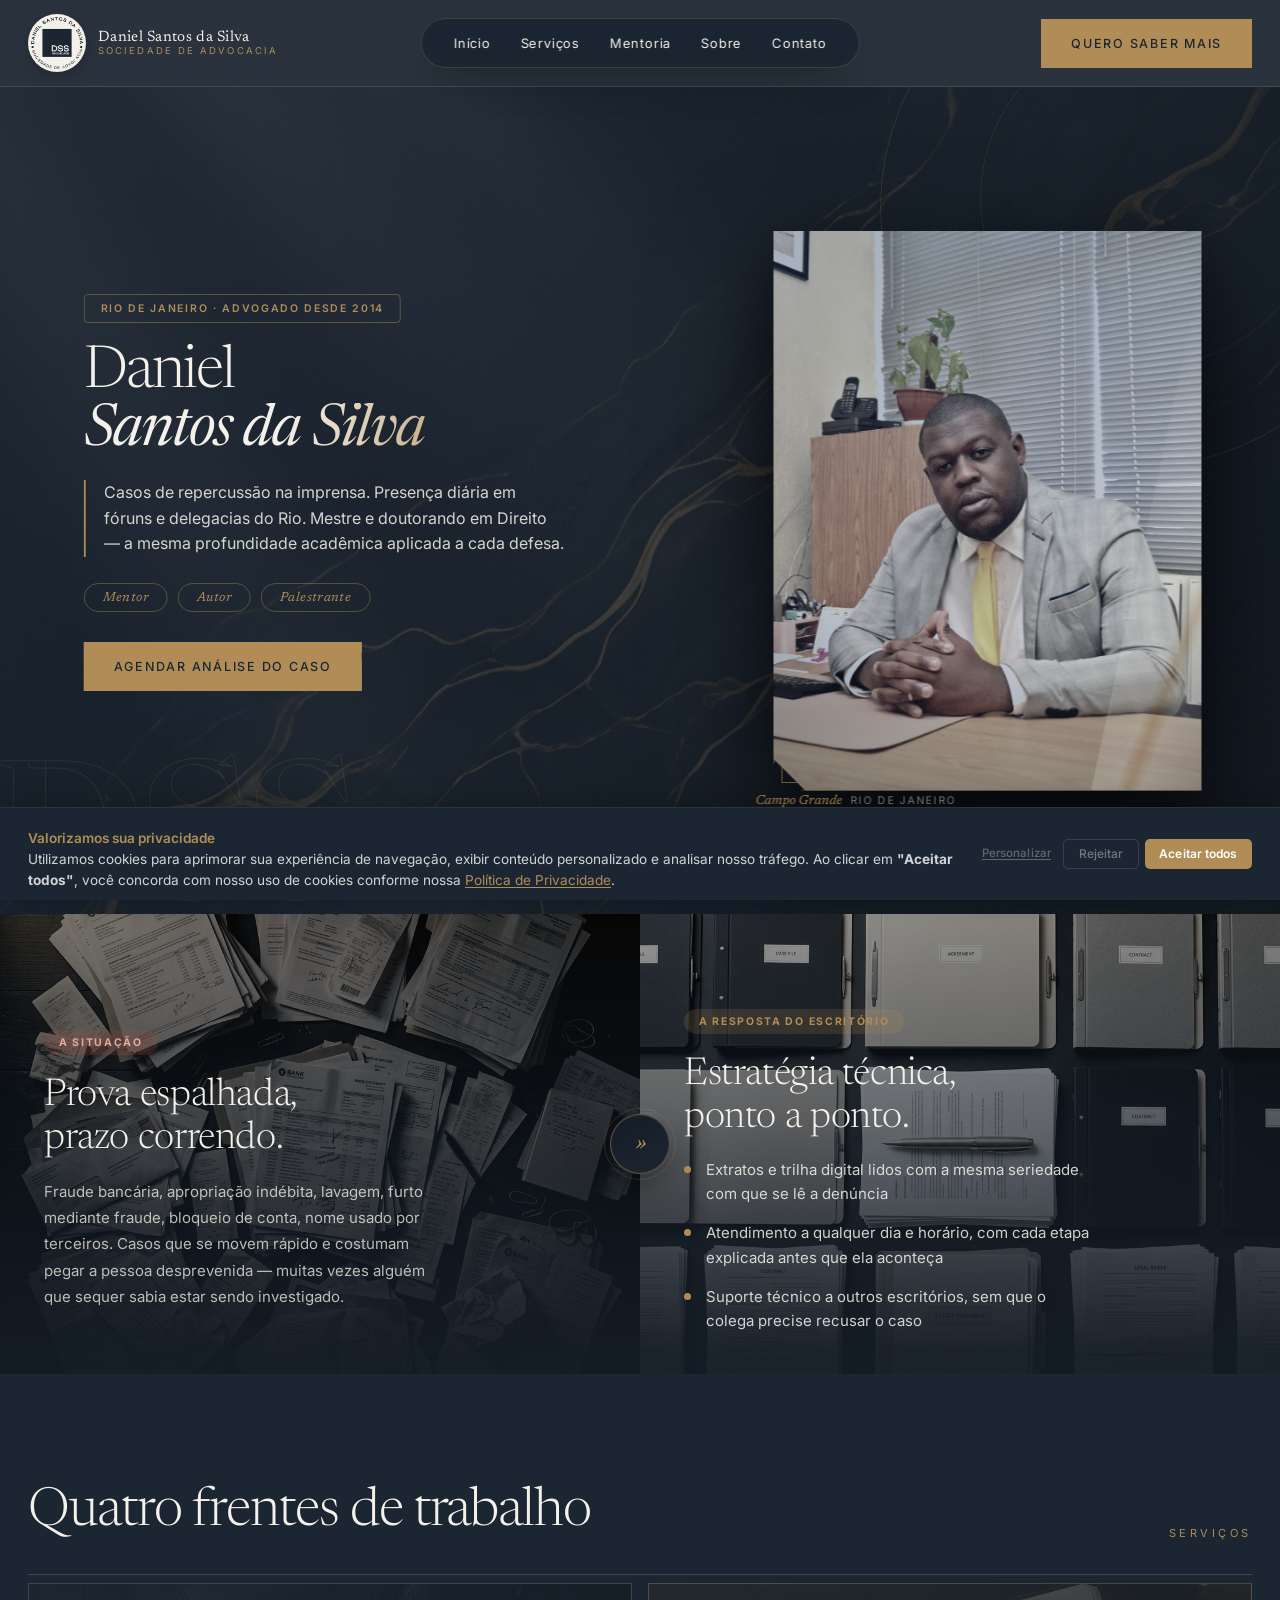
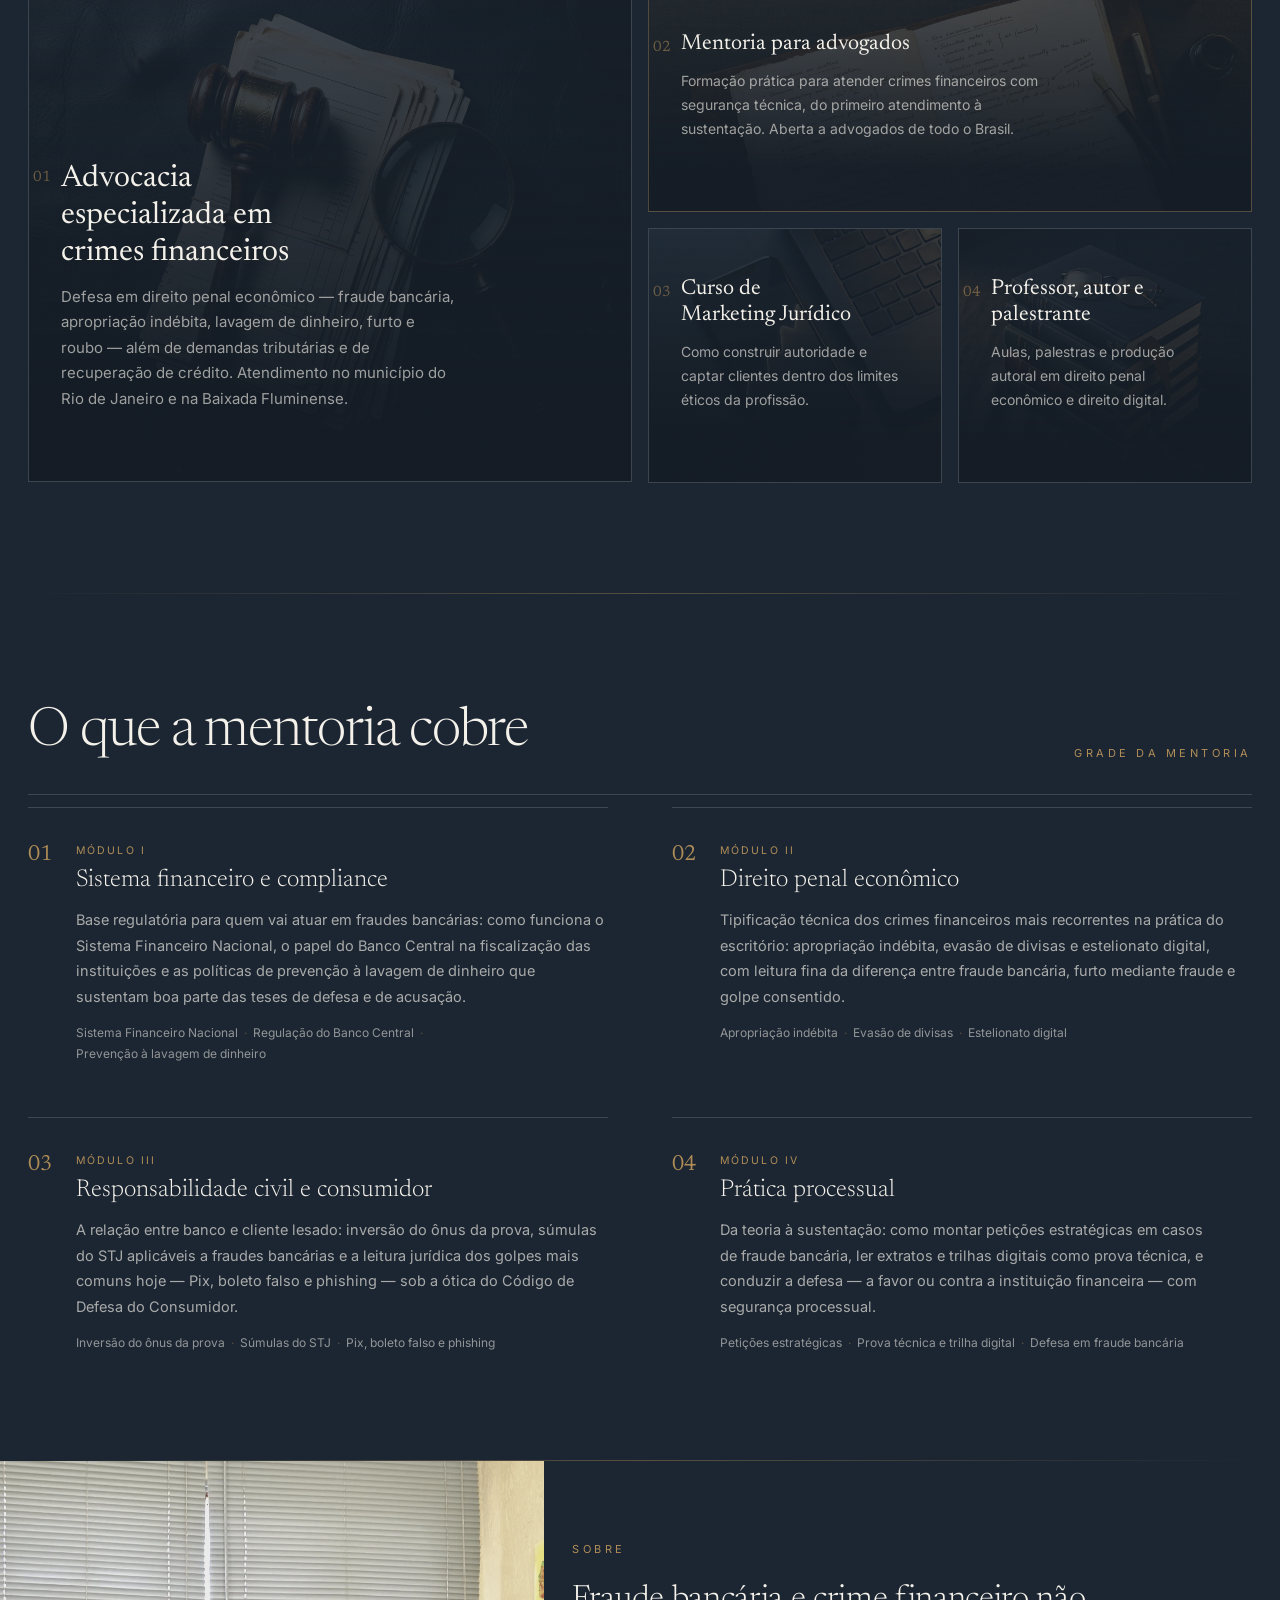
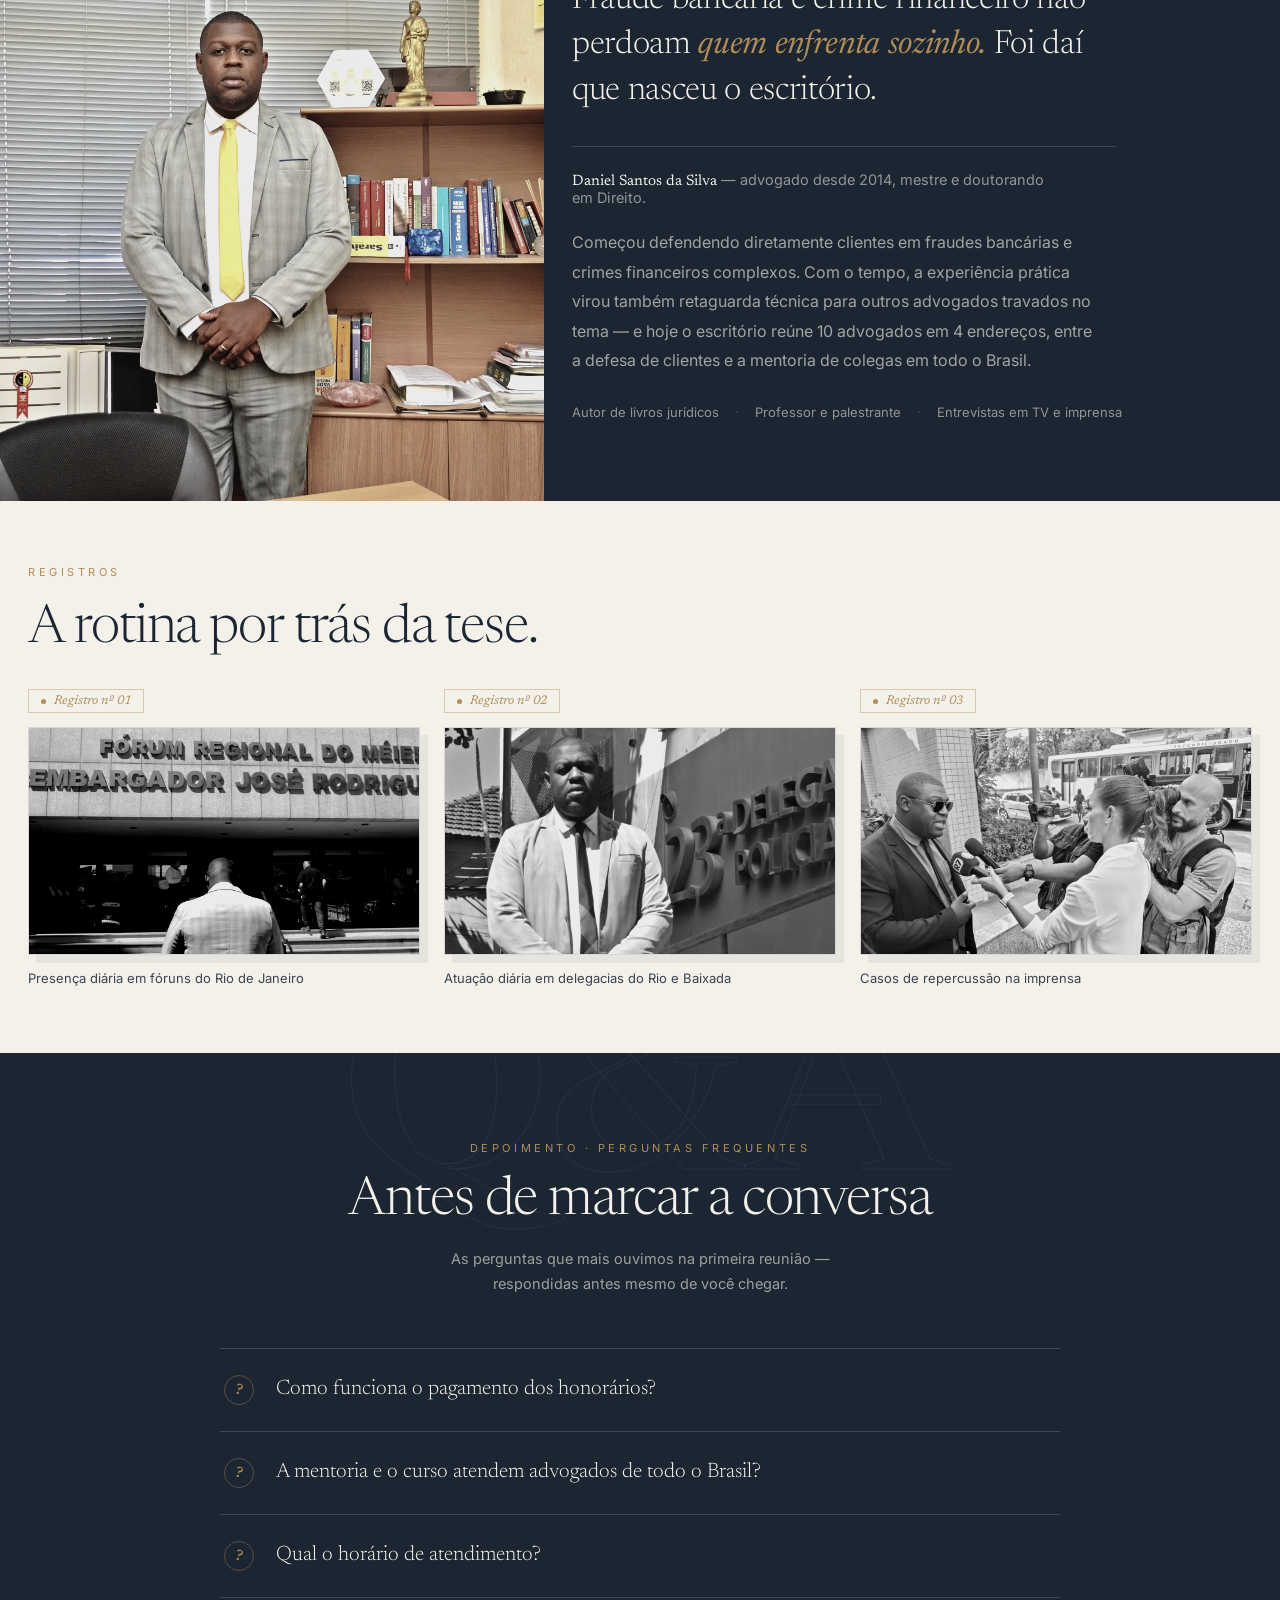
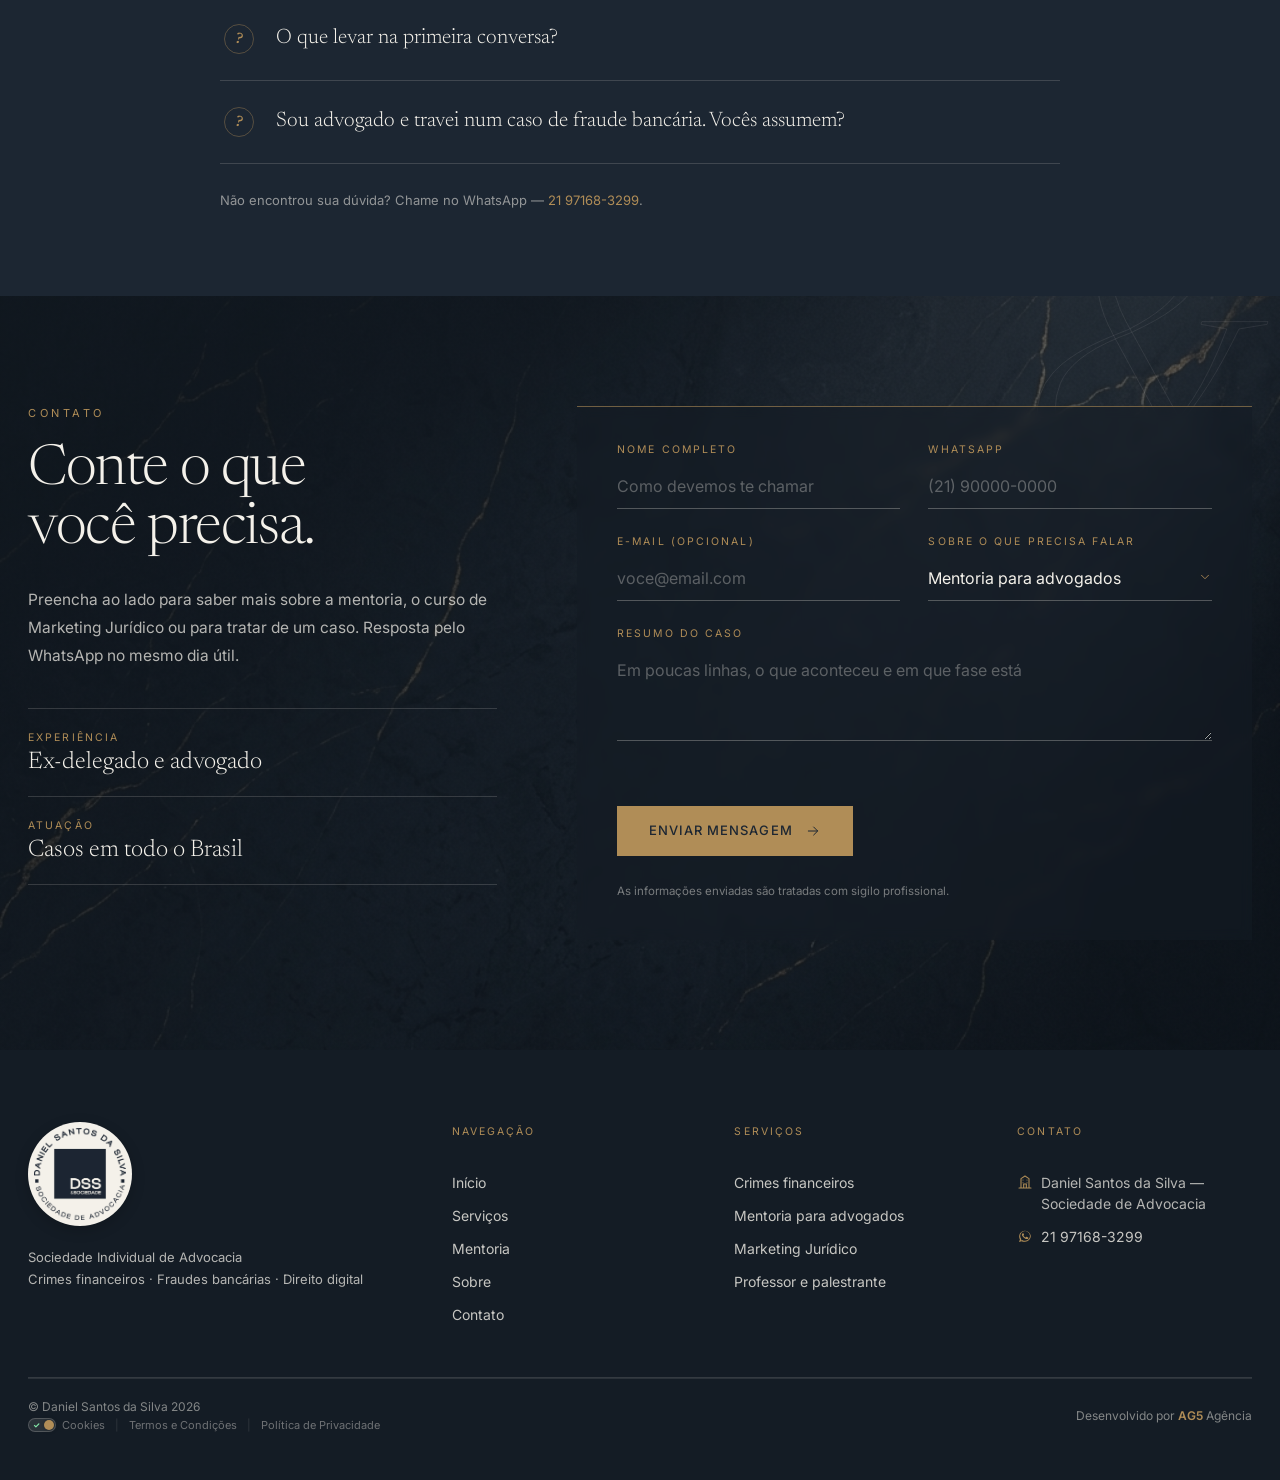
==== index.html @ ee77923a "LP Daniel Santos da Silva — versão inicial" ====
<!DOCTYPE html>
<html lang="pt-BR">
<head>
<meta charset="UTF-8">
<meta name="viewport" content="width=device-width, initial-scale=1">
<title>Daniel Santos da Silva — Advogado especialista em crimes financeiros | Rio de Janeiro</title>
<meta name="description" content="Advocacia especializada em crimes financeiros, fraudes bancárias e direito digital. Mestre e doutorando em Direito. Campo Grande, Rio de Janeiro. 21 97168-3299.">
<link rel="preconnect" href="https://fonts.googleapis.com">
<link rel="preconnect" href="https://fonts.gstatic.com" crossorigin>
<link href="https://fonts.googleapis.com/css2?family=Newsreader:ital,opsz,wght@0,6..72,300;0,6..72,400;0,6..72,500;1,6..72,300;1,6..72,400&family=Inter:wght@300;400;500;600&display=swap" rel="stylesheet">
<link rel="icon" href="assets/favicon-dr-daniel-santos.ico">
<link rel="stylesheet" href="style.css">
<link rel="stylesheet" href="cookie-banner.css">
</head>
<body id="topo">

<header class="nav">
  <div class="nav__inner">
    <a class="brand" href="#topo">
      <span class="brand__mark"><img src="assets/logo-desktop-dr-daniel-santos.webp" alt="DSS &amp; Sociedade de Advocacia"></span>
      <span class="brand__text">
        <span class="brand__name">Daniel Santos da Silva</span>
        <span class="brand__sub">Sociedade de Advocacia</span>
      </span>
    </a>
    <nav class="nav__pill">
      <a href="#topo">Início</a>
      <a href="#servicos">Serviços</a>
      <a href="#grade-mentoria">Mentoria</a>
      <a href="#sobre">Sobre</a>
      <a href="#contato">Contato</a>
    </nav>
    <a class="btn btn--gold-flat nav__cta" href="https://wa.me/5521971683299?text=Ol%C3%A1%2C%20vim%20atrav%C3%A9s%20do%20site%20e%20gostaria%20de%20saber%20mais." target="_blank" rel="noopener"><span>Quero saber mais</span></a>
    <button class="nav__toggle" type="button" aria-expanded="false" aria-controls="drawer" aria-label="Abrir menu"><span></span><span></span><span></span></button>
  </div>
</header>

<main>

<section class="hero">
  <span class="hero__noise" aria-hidden="true"></span>
  <span class="hero__ring hero__ring--lg" aria-hidden="true"></span>
  <span class="hero__ring hero__ring--sm" aria-hidden="true"></span>
  <span class="hero__num" aria-hidden="true">DSS</span>
  <div class="wrap hero__inner">
    <div class="hero__grid">
      <div class="hero__copy">
        <span class="hero__badge">Rio de Janeiro · Advogado desde 2014</span>
        <h1 class="hero__title"><span class="hero__title-ln">Daniel</span><span class="hero__title-ln hero__title-ln--it">Santos da Silva</span></h1>
        <p class="hero__desc">Casos de repercussão na imprensa. Presença diária em fóruns e delegacias do Rio. Mestre e doutorando em Direito — a mesma profundidade acadêmica aplicada a cada defesa.</p>
        <ul class="hero__tags">
          <li>Mentor</li>
          <li>Autor</li>
          <li>Palestrante</li>
        </ul>
        <div class="btn-row">
          <a class="btn btn--gold" href="#contato">Agendar análise do caso</a>
        </div>
      </div>
      <figure class="hero__figure">
        <span class="hero__glow" aria-hidden="true"></span>
        <span class="hero__frame" aria-hidden="true"></span>
        <span class="hero__frame hero__frame--in" aria-hidden="true"></span>
        <span class="hero__corner" aria-hidden="true"></span>
        <div class="hero__ph">
          <img src="assets/daniel-santos-advogado-retrato-mesa-escritorio.webp" alt="Dr. Daniel Santos da Silva, advogado especialista em crimes financeiros, em seu escritório em Campo Grande, Rio de Janeiro">
          <span class="hero__sweep" aria-hidden="true"></span>
        </div>
        <figcaption class="hero__cap"><span>Campo Grande</span>Rio de Janeiro</figcaption>
      </figure>
    </div>
  </div>
</section>

<section class="ds" id="atuacao">
  <article class="ds__half ds__half--problem" data-reveal>
    <img class="ds__bg" src="assets/problema-documentos-financeiros.png" alt="Documentos financeiros e extratos bancários espalhados, representando a confusão de um processo por fraude bancária" loading="lazy">
    <div class="ds__scrim" aria-hidden="true"></div>
    <div class="ds__content">
      <span class="ds__tag ds__tag--problem">A situação</span>
      <h2 class="ds__title">Prova espalhada,<br>prazo correndo.</h2>
      <p class="ds__text">Fraude bancária, apropriação indébita, lavagem, furto mediante fraude, bloqueio de conta, nome usado por terceiros. Casos que se movem rápido e costumam pegar a pessoa desprevenida — muitas vezes alguém que sequer sabia estar sendo investigado.</p>
    </div>
  </article>

  <span class="ds__pivot" aria-hidden="true">
    <span class="ds__pivot-arrow">»</span>
  </span>

  <article class="ds__half ds__half--solution" data-reveal>
    <img class="ds__bg" src="assets/solucao-documentos-organizados.png" alt="Documentos jurídicos e pastas impecavelmente organizados, representando controle e estratégia técnica" loading="lazy">
    <div class="ds__scrim" aria-hidden="true"></div>
    <div class="ds__content">
      <span class="ds__tag ds__tag--solution">A resposta do escritório</span>
      <h2 class="ds__title">Estratégia técnica,<br>ponto a ponto.</h2>
      <ul class="ds__list">
        <li>Extratos e trilha digital lidos com a mesma seriedade com que se lê a denúncia</li>
        <li>Atendimento a qualquer dia e horário, com cada etapa explicada antes que ela aconteça</li>
        <li>Suporte técnico a outros escritórios, sem que o colega precise recusar o caso</li>
      </ul>
    </div>
  </article>
</section>

<section class="section section--dark" id="servicos">
  <div class="wrap">
    <div class="section__head" data-reveal>
      <h2 class="h2">Quatro frentes de trabalho</h2>
      <p class="eyebrow">Serviços</p>
    </div>
    <div class="bento">
      <article class="bento__tile bento__tile--lg bento__tile--has-bg" data-reveal>
        <div class="bento__bg">
          <img src="assets/servico-crimes-financeiros.png" alt="Martelo da justiça ao lado de extratos bancários empilhados e lupa sobre superfície escura com iluminação dourada" loading="lazy" width="800" height="600">
        </div>
        <span class="bento__num">01</span>
        <h3 class="bento__title">Advocacia especializada em crimes financeiros</h3>
        <p class="bento__text">Defesa em direito penal econômico — fraude bancária, apropriação indébita, lavagem de dinheiro, furto e roubo — além de demandas tributárias e de recuperação de crédito. Atendimento no município do Rio de Janeiro e na Baixada Fluminense.</p>
        <span class="bento__arw" aria-hidden="true">↗</span>
      </article>
      <article class="bento__tile bento__tile--gold bento__tile--has-bg" data-reveal>
        <div class="bento__bg">
          <img src="assets/servico-mentoria-advogados.png" alt="Caderno encadernado em couro aberto com anotações manuais, caneta tinteiro e livros jurídicos sobre superfície escura" loading="lazy" width="800" height="600">
        </div>
        <span class="bento__num">02</span>
        <h3 class="bento__title">Mentoria para advogados</h3>
        <p class="bento__text">Formação prática para atender crimes financeiros com segurança técnica, do primeiro atendimento à sustentação. Aberta a advogados de todo o Brasil.</p>
        <span class="bento__arw" aria-hidden="true">↗</span>
      </article>
      <article class="bento__tile bento__tile--has-bg" data-reveal>
        <div class="bento__bg">
          <img src="assets/servico-marketing-juridico.png" alt="Smartphone exibindo gráfico sutil ao lado de teclado de laptop sobre superfície escura com reflexo dourado" loading="lazy" width="800" height="600">
        </div>
        <span class="bento__num">03</span>
        <h3 class="bento__title">Curso de Marketing Jurídico</h3>
        <p class="bento__text">Como construir autoridade e captar clientes dentro dos limites éticos da profissão.</p>
        <span class="bento__arw" aria-hidden="true">↗</span>
      </article>
      <article class="bento__tile bento__tile--has-bg" data-reveal>
        <div class="bento__bg">
          <img src="assets/servico-professor-autor-palestrante.png" alt="Pilha de livros de autoria jurídica com fita marcadora de página e óculos de leitura sobre superfície escura" loading="lazy" width="800" height="600">
        </div>
        <span class="bento__num">04</span>
        <h3 class="bento__title">Professor, autor e palestrante</h3>
        <p class="bento__text">Aulas, palestras e produção autoral em direito penal econômico e direito digital.</p>
        <span class="bento__arw" aria-hidden="true">↗</span>
      </article>
    </div>
  </div>
</section>

<div class="section--dark divider-wrap"><div class="wrap divider" aria-hidden="true"></div></div>

<section class="section section--dark" id="grade-mentoria">
  <div class="wrap">
    <div class="section__head" data-reveal>
      <h2 class="h2">O que a mentoria cobre</h2>
      <p class="eyebrow">Grade da mentoria</p>
    </div>
    <div class="curr">
      <article class="curr__item" data-reveal>
        <span class="curr__num">01</span>
        <div>
          <span class="curr__lbl">Módulo I</span>
          <h3 class="curr__title">Sistema financeiro e compliance</h3>
          <p class="curr__text">Base regulatória para quem vai atuar em fraudes bancárias: como funciona o Sistema Financeiro Nacional, o papel do Banco Central na fiscalização das instituições e as políticas de prevenção à lavagem de dinheiro que sustentam boa parte das teses de defesa e de acusação.</p>
          <ul class="curr__tags"><li>Sistema Financeiro Nacional</li><li>Regulação do Banco Central</li><li>Prevenção à lavagem de dinheiro</li></ul>
        </div>
      </article>

      <article class="curr__item" data-reveal>
        <span class="curr__num">02</span>
        <div>
          <span class="curr__lbl">Módulo II</span>
          <h3 class="curr__title">Direito penal econômico</h3>
          <p class="curr__text">Tipificação técnica dos crimes financeiros mais recorrentes na prática do escritório: apropriação indébita, evasão de divisas e estelionato digital, com leitura fina da diferença entre fraude bancária, furto mediante fraude e golpe consentido.</p>
          <ul class="curr__tags"><li>Apropriação indébita</li><li>Evasão de divisas</li><li>Estelionato digital</li></ul>
        </div>
      </article>

      <article class="curr__item" data-reveal>
        <span class="curr__num">03</span>
        <div>
          <span class="curr__lbl">Módulo III</span>
          <h3 class="curr__title">Responsabilidade civil e consumidor</h3>
          <p class="curr__text">A relação entre banco e cliente lesado: inversão do ônus da prova, súmulas do STJ aplicáveis a fraudes bancárias e a leitura jurídica dos golpes mais comuns hoje — Pix, boleto falso e phishing — sob a ótica do Código de Defesa do Consumidor.</p>
          <ul class="curr__tags"><li>Inversão do ônus da prova</li><li>Súmulas do STJ</li><li>Pix, boleto falso e phishing</li></ul>
        </div>
      </article>

      <article class="curr__item" data-reveal>
        <span class="curr__num">04</span>
        <div>
          <span class="curr__lbl">Módulo IV</span>
          <h3 class="curr__title">Prática processual</h3>
          <p class="curr__text">Da teoria à sustentação: como montar petições estratégicas em casos de fraude bancária, ler extratos e trilhas digitais como prova técnica, e conduzir a defesa — a favor ou contra a instituição financeira — com segurança processual.</p>
          <ul class="curr__tags"><li>Petições estratégicas</li><li>Prova técnica e trilha digital</li><li>Defesa em fraude bancária</li></ul>
        </div>
      </article>
    </div>
  </div>
</section>

<div class="section--dark divider-wrap"><div class="wrap divider" aria-hidden="true"></div></div>

<section class="profile" id="sobre">
  <figure class="profile__pic">
    <img src="assets/daniel-santos-advogado-estante-livros-juridicos.webp" alt="Advogado Daniel Santos da Silva ao lado de estante com livros jurídicos" loading="lazy">
  </figure>
  <div class="profile__content">
    <p class="eyebrow">Sobre</p>
    <blockquote class="profile__quote" data-reveal>
      Fraude bancária e crime financeiro não perdoam <em>quem enfrenta sozinho.</em> Foi daí que nasceu o escritório.
    </blockquote>
    <p class="profile__id" data-reveal><strong>Daniel Santos da Silva</strong> — advogado desde 2014, mestre e doutorando em Direito.</p>
    <p class="profile__text" data-reveal>Começou defendendo diretamente clientes em fraudes bancárias e crimes financeiros complexos. Com o tempo, a experiência prática virou também retaguarda técnica para outros advogados travados no tema — e hoje o escritório reúne 10 advogados em 4 endereços, entre a defesa de clientes e a mentoria de colegas em todo o Brasil.</p>
    <ul class="profile__facts" data-reveal>
      <li>Autor de livros jurídicos</li>
      <li>Professor e palestrante</li>
      <li>Entrevistas em TV e imprensa</li>
    </ul>
  </div>
</section>

<section class="dossie">
  <div class="wrap dossie__head" data-reveal>
    <p class="eyebrow">Registros</p>
    <h2 class="h2">A rotina por trás da tese.</h2>
  </div>
  <div class="wrap dossie__grid">
    <figure class="dossie__file" data-reveal>
      <span class="dossie__tag">Registro nº 01</span>
      <div class="dossie__frame">
        <img src="assets/daniel-santos-advogado-forum-regional-meier.webp" alt="Advogado Daniel Santos da Silva em frente ao Fórum Regional do Méier, Rio de Janeiro" loading="lazy">
      </div>
      <figcaption>Presença diária em fóruns do Rio de Janeiro</figcaption>
    </figure>
    <figure class="dossie__file" data-reveal>
      <span class="dossie__tag">Registro nº 02</span>
      <div class="dossie__frame">
        <img class="pos-low" src="assets/daniel-santos-advogado-23-delegacia-policial.webp" alt="Advogado Daniel Santos da Silva na 23ª Delegacia Policial, Rio de Janeiro" loading="lazy">
      </div>
      <figcaption>Atuação diária em delegacias do Rio e Baixada</figcaption>
    </figure>
    <figure class="dossie__file" data-reveal>
      <span class="dossie__tag">Registro nº 03</span>
      <div class="dossie__frame">
        <img src="assets/daniel-santos-advogado-entrevista-equipe-jornalismo.webp" alt="Advogado Daniel Santos da Silva concedendo entrevista à imprensa sobre caso de repercussão" loading="lazy">
      </div>
      <figcaption>Casos de repercussão na imprensa</figcaption>
    </figure>
  </div>
</section>

<section class="section section--dark depo" id="faq">
  <span class="depo__mark" aria-hidden="true">Q&amp;A</span>
  <div class="wrap depo__head" data-reveal>
    <p class="eyebrow">Depoimento · Perguntas frequentes</p>
    <h2 class="h2">Antes de marcar a conversa</h2>
    <p class="depo__sub">As perguntas que mais ouvimos na primeira reunião — respondidas antes mesmo de você chegar.</p>
  </div>
  <div class="wrap depo__list">
    <button class="depo__row" type="button" data-reveal data-ans="As condições são definidas caso a caso, na primeira conversa, e há possibilidade de acerto ao final do processo. Nada é contratado sem que o valor e a forma de pagamento estejam claros por escrito.">
      <span class="depo__q-tag">?</span>
      <span class="depo__q">Como funciona o pagamento dos honorários?</span>
      <span class="depo__go" aria-hidden="true">Ver resposta<svg viewBox="0 0 24 24" fill="none" stroke="currentColor" stroke-width="1.5" stroke-linecap="round" stroke-linejoin="round" width="13" height="13"><path d="M5 12h14M13 6l6 6-6 6"/></svg></span>
    </button>
    <button class="depo__row" type="button" data-reveal data-ans="Sim. Mentoria, curso e suporte técnico a outros escritórios são 100% remotos e abertos a advogados de qualquer estado.">
      <span class="depo__q-tag">?</span>
      <span class="depo__q">A mentoria e o curso atendem advogados de todo o Brasil?</span>
      <span class="depo__go" aria-hidden="true">Ver resposta<svg viewBox="0 0 24 24" fill="none" stroke="currentColor" stroke-width="1.5" stroke-linecap="round" stroke-linejoin="round" width="13" height="13"><path d="M5 12h14M13 6l6 6-6 6"/></svg></span>
    </button>
    <button class="depo__row" type="button" data-reveal data-ans="O escritório funciona de segunda a sexta, das 09h às 17h. Urgências de clientes em curso são tratadas fora desse horário — é o ponto mais citado nas avaliações.">
      <span class="depo__q-tag">?</span>
      <span class="depo__q">Qual o horário de atendimento?</span>
      <span class="depo__go" aria-hidden="true">Ver resposta<svg viewBox="0 0 24 24" fill="none" stroke="currentColor" stroke-width="1.5" stroke-linecap="round" stroke-linejoin="round" width="13" height="13"><path d="M5 12h14M13 6l6 6-6 6"/></svg></span>
    </button>
    <button class="depo__row" type="button" data-reveal data-ans="Documento de identidade e tudo que já existir sobre o caso: intimações, boletim de ocorrência, extratos, prints de conversas, contratos e e-mails. Quanto mais completa a documentação, mais precisa é a análise.">
      <span class="depo__q-tag">?</span>
      <span class="depo__q">O que levar na primeira conversa?</span>
      <span class="depo__go" aria-hidden="true">Ver resposta<svg viewBox="0 0 24 24" fill="none" stroke="currentColor" stroke-width="1.5" stroke-linecap="round" stroke-linejoin="round" width="13" height="13"><path d="M5 12h14M13 6l6 6-6 6"/></svg></span>
    </button>
    <button class="depo__row" type="button" data-reveal data-ans="O modelo é de parceria: o cliente continua sendo seu, e o escritório entra como suporte técnico especializado na tese, na prova e na estratégia. Também é o conteúdo central da mentoria.">
      <span class="depo__q-tag">?</span>
      <span class="depo__q">Sou advogado e travei num caso de fraude bancária. Vocês assumem?</span>
      <span class="depo__go" aria-hidden="true">Ver resposta<svg viewBox="0 0 24 24" fill="none" stroke="currentColor" stroke-width="1.5" stroke-linecap="round" stroke-linejoin="round" width="13" height="13"><path d="M5 12h14M13 6l6 6-6 6"/></svg></span>
    </button>
  </div>
  <p class="wrap depo__more" data-reveal>Não encontrou sua dúvida? Chame no WhatsApp — <a href="https://wa.me/5521971683299?text=Ol%C3%A1%2C%20vim%20atrav%C3%A9s%20do%20site%20e%20gostaria%20de%20tirar%20uma%20d%C3%BAvida%20sobre%20meu%20caso." target="_blank" rel="noopener">21 97168-3299</a>.</p>
</section>

<section class="section section--dark ctt" id="contato">
  <span class="ctt__mark" aria-hidden="true">&</span>
  <div class="wrap ctt__grid">
    <div class="ctt__intro" data-reveal>
      <p class="eyebrow">Contato</p>
      <h2 class="h2 h2--xl">Conte o que<br>você precisa.</h2>
      <p class="body body--light">Preencha ao lado para saber mais sobre a mentoria, o curso de Marketing Jurídico ou para tratar de um caso. Resposta pelo WhatsApp no mesmo dia útil.</p>
      <div class="ctt__list">
        <div class="ctt__item">
          <span class="ctt__item-lbl">Experiência</span>
          <span class="ctt__item-val">Ex-delegado e advogado</span>
        </div>
        <div class="ctt__item">
          <span class="ctt__item-lbl">Atuação</span>
          <span class="ctt__item-val">Casos em todo o Brasil</span>
        </div>
      </div>
    </div>
    <form class="ctt__form" id="form-contato" novalidate data-reveal>
      <div class="ctt__row">
        <div class="ctt__field">
          <label for="f-nome">Nome completo</label>
          <input type="text" name="nome" required placeholder="Como devemos te chamar" id="f-nome">
        </div>
        <div class="ctt__field">
          <label for="f-tel">WhatsApp</label>
          <input type="tel" name="telefone" required placeholder="(21) 90000-0000" id="f-tel">
        </div>
      </div>
      <div class="ctt__row">
        <div class="ctt__field">
          <label for="f-mail">E-mail (opcional)</label>
          <input type="email" name="email" placeholder="voce@email.com" id="f-mail">
        </div>
        <div class="ctt__field">
          <label for="f-assunto">Sobre o que precisa falar</label>
          <div class="ctt__select-wrap">
            <select name="assunto" id="f-assunto">
              <option>Mentoria para advogados</option>
              <option>Curso de Marketing Jurídico</option>
              <option>Palestra ou aula</option>
              <option>Defesa em crime financeiro / fraude bancária</option>
              <option>Direito tributário ou recuperação de crédito</option>
              <option>Outro assunto</option>
            </select>
            <svg class="ctt__select-ico" viewBox="0 0 24 24" fill="none" stroke="currentColor" stroke-width="1.5" stroke-linecap="round" stroke-linejoin="round" width="14" height="14" aria-hidden="true"><path d="M6 9l6 6 6-6"/></svg>
          </div>
        </div>
      </div>
      <div class="ctt__field">
        <label for="f-msg">Resumo do caso</label>
        <textarea name="mensagem" rows="3" required placeholder="Em poucas linhas, o que aconteceu e em que fase está" id="f-msg"></textarea>
      </div>
      <p class="form__status" id="form-status" role="status" aria-live="polite"></p>
      <button class="ctt__submit" type="submit">
        <span>Enviar mensagem</span>
        <svg viewBox="0 0 24 24" fill="none" stroke="currentColor" stroke-width="1.5" stroke-linecap="round" stroke-linejoin="round" width="16" height="16" aria-hidden="true"><path d="M5 12h14M13 6l6 6-6 6"/></svg>
      </button>
      <p class="form__note">As informações enviadas são tratadas com sigilo profissional.</p>
    </form>
  </div>
</section>

</main>

<footer class="footer">
  <div class="wrap footer__grid">
    <div>
      <span class="brand__mark brand__mark--lg"><img src="assets/logo-desktop-dr-daniel-santos.webp" alt="DSS &amp; Sociedade de Advocacia"></span>
      <p>Sociedade Individual de Advocacia<br>Crimes financeiros · Fraudes bancárias · Direito digital</p>
    </div>
    <div class="footer-list">
      <p class="footer__label">Navegação</p>
      <a href="#topo">Início</a>
      <a href="#servicos">Serviços</a>
      <a href="#grade-mentoria">Mentoria</a>
      <a href="#sobre">Sobre</a>
      <a href="#contato">Contato</a>
    </div>
    <div class="footer-list">
      <p class="footer__label">Serviços</p>
      <a href="#servicos">Crimes financeiros</a>
      <a href="#servicos">Mentoria para advogados</a>
      <a href="#servicos">Marketing Jurídico</a>
      <a href="#servicos">Professor e palestrante</a>
    </div>
    <div class="footer-contact">
      <p class="footer__label">Contato</p>
      <span class="footer-contact__item">
        <svg width="16" height="16" viewBox="0 0 24 24" fill="none" stroke="currentColor" stroke-width="1.6" stroke-linecap="round" stroke-linejoin="round" aria-hidden="true"><path d="M3 21h18M6 21V7l6-4 6 4v14M10 21v-6h4v6M9 9h.01M15 9h.01M9 13h.01M15 13h.01"/></svg>
        <span>Daniel Santos da Silva — Sociedade de Advocacia</span>
      </span>
      <a class="footer-contact__item" href="https://wa.me/5521971683299?text=Ol%C3%A1%2C%20vim%20atrav%C3%A9s%20do%20site%20e%20gostaria%20de%20agendar%20uma%20consulta%20jur%C3%ADdica." target="_blank" rel="noopener">
        <svg width="16" height="16" viewBox="0 0 24 24" fill="currentColor" aria-hidden="true"><path d="M17.6 6.3A8.7 8.7 0 0 0 12 4a8.8 8.8 0 0 0-7.6 13.2L3 21l3.9-1.3A8.8 8.8 0 0 0 12 20.7 8.7 8.7 0 0 0 20.7 12a8.7 8.7 0 0 0-3.1-5.7Zm-5.6 13a7.3 7.3 0 0 1-3.7-1l-.3-.2-2.2.7.7-2.1-.2-.3a7.3 7.3 0 1 1 5.7 2.9Zm4-5.5c-.2-.1-1.3-.6-1.5-.7-.2-.1-.3-.1-.5.1l-.7.8c-.1.2-.3.2-.5.1a6 6 0 0 1-1.8-1.1 6.6 6.6 0 0 1-1.2-1.5c-.1-.2 0-.4.1-.5l.4-.4.2-.4v-.4l-.7-1.6c-.2-.4-.4-.4-.5-.4h-.5c-.2 0-.4.1-.6.3-.2.2-.8.8-.8 1.9s.8 2.2 1 2.4c.1.1 1.7 2.6 4.1 3.6.6.2 1 .4 1.4.5.6.2 1.1.1 1.5.1.5-.1 1.3-.5 1.5-1 .2-.5.2-.9.1-1l-.4-.2Z"/></svg>
        <span>21 97168-3299</span>
      </a>
    </div>
  </div>
  <div class="wrap footer__credits">
    <div class="footer-credits-left">
      <span class="footer__copyright">© Daniel Santos da Silva 2026</span>
      <div class="footer-legal-links">
        <a href="#" id="ck-prefs-link" class="footer__cookie">
          <span id="cookie-toggle" class="footer__cookie-toggle active" aria-hidden="true">
            <span class="footer__cookie-check">✓</span>
            <span class="footer__cookie-cross">✕</span>
            <span id="cookie-toggle-dot" class="footer__cookie-dot"></span>
          </span>
          Cookies
        </a>
        <span class="footer-legal-sep" aria-hidden="true">|</span>
        <a href="termos-e-condicoes.html">Termos e Condições</a>
        <span class="footer-legal-sep" aria-hidden="true">|</span>
        <a href="politica-de-privacidade.html">Política de Privacidade</a>
      </div>
    </div>
    <div class="footer-credits-right">Desenvolvido por <a href="https://www.ag5agencia.com.br" target="_blank" rel="noopener">AG5</a> Agência</div>
  </div>
</footer>

<div class="drawer-overlay" id="drawer-overlay" hidden></div>
<aside class="drawer" id="drawer" aria-hidden="true">
  <div class="drawer__head">
    <span class="brand__mark"><img src="assets/logo-desktop-dr-daniel-santos.webp" alt="DSS &amp; Sociedade de Advocacia"></span>
    <button class="drawer__close" type="button" aria-label="Fechar menu">&times;</button>
  </div>
  <nav class="drawer__menu">
    <a href="#topo">Início</a>
    <a href="#servicos">Serviços</a>
    <a href="#grade-mentoria">Mentoria</a>
    <a href="#sobre">Sobre</a>
    <a href="#contato">Contato</a>
    <a class="btn btn--gold drawer__cta" href="https://wa.me/5521971683299?text=Ol%C3%A1%2C%20vim%20atrav%C3%A9s%20do%20site%20e%20gostaria%20de%20saber%20mais." target="_blank" rel="noopener">Quero saber mais</a>
  </nav>
</aside>

<!-- ========== BANNER DE COOKIES ========== -->
<div id="ck-banner" class="ck-banner" role="dialog" aria-modal="true" aria-label="Aviso de cookies" aria-live="polite" aria-hidden="true">
  <div class="ck-banner__inner">
    <div class="ck-banner__content">
      <h2 class="ck-banner__title">Valorizamos sua privacidade</h2>
      <p class="ck-banner__text">
        Utilizamos cookies para aprimorar sua experiência de navegação, exibir conteúdo
        personalizado e analisar nosso tráfego. Ao clicar em <strong>"Aceitar todos"</strong>,
        você concorda com nosso uso de cookies conforme nossa
        <a href="politica-de-privacidade.html" class="ck-banner__link">Política de Privacidade</a>.
      </p>
    </div>
    <div class="ck-banner__actions">
      <button id="ck-customize" class="ck-btn ck-btn--ghost">Personalizar</button>
      <button id="ck-reject" class="ck-btn ck-btn--outline">Rejeitar</button>
      <button id="ck-accept-all" class="ck-btn ck-btn--primary">Aceitar todos</button>
    </div>
  </div>
</div>

<!-- ========== MODAL DE PERSONALIZAÇÃO DE COOKIES ========== -->
<div id="ck-modal" class="ck-modal" role="dialog" aria-modal="true" aria-label="Personalizar preferências de cookies" aria-hidden="true">
  <div class="ck-modal__overlay" id="ck-modal-overlay"></div>
  <div class="ck-modal__box">

    <div class="ck-modal__header">
      <h2 class="ck-modal__title">Personalizar preferências de consentimento</h2>
      <button class="ck-modal__close" id="ck-modal-close" aria-label="Fechar modal">
        <svg width="18" height="18" viewBox="0 0 24 24" fill="none" aria-hidden="true">
          <path d="M18 6L6 18M6 6l12 12" stroke="currentColor" stroke-width="2" stroke-linecap="round" stroke-linejoin="round" />
        </svg>
      </button>
    </div>

    <div class="ck-modal__body">
      <p class="ck-modal__intro">
        Utilizamos cookies para ajudar você a navegar com eficiência e executar certas funções.
        Os cookies classificados como <strong>"Necessário"</strong> são essenciais para o
        funcionamento básico do site e não podem ser desativados.
      </p>

      <div class="ck-category">
        <div class="ck-category__header">
          <div class="ck-category__info">
            <h3 class="ck-category__name">Necessário</h3>
            <p class="ck-category__desc">Essenciais para o funcionamento do site. Não armazenam dados pessoalmente identificáveis.</p>
          </div>
          <span class="ck-category__badge">Sempre ativo</span>
        </div>
      </div>

      <div class="ck-category">
        <div class="ck-category__header">
          <div class="ck-category__info">
            <h3 class="ck-category__name">Funcional</h3>
            <p class="ck-category__desc">Ajudam a executar funcionalidades como compartilhamento em mídia social e recursos de terceiros.</p>
          </div>
          <label class="ck-toggle" aria-label="Ativar cookies funcionais">
            <input type="checkbox" id="ck-functional" name="functional">
            <span class="ck-toggle__slider"></span>
          </label>
        </div>
      </div>

      <div class="ck-category">
        <div class="ck-category__header">
          <div class="ck-category__info">
            <h3 class="ck-category__name">Analítico</h3>
            <p class="ck-category__desc">Usados para entender como os visitantes interagem com o site (visitantes, taxa de rejeição, etc.).</p>
          </div>
          <label class="ck-toggle" aria-label="Ativar cookies analíticos">
            <input type="checkbox" id="ck-analytics" name="analytics">
            <span class="ck-toggle__slider"></span>
          </label>
        </div>
      </div>

      <div class="ck-category">
        <div class="ck-category__header">
          <div class="ck-category__info">
            <h3 class="ck-category__name">Desempenho</h3>
            <p class="ck-category__desc">Analisam índices de desempenho do site para oferecer melhor experiência ao visitante.</p>
          </div>
          <label class="ck-toggle" aria-label="Ativar cookies de desempenho">
            <input type="checkbox" id="ck-performance" name="performance">
            <span class="ck-toggle__slider"></span>
          </label>
        </div>
      </div>

      <div class="ck-category">
        <div class="ck-category__header">
          <div class="ck-category__info">
            <h3 class="ck-category__name">Publicidade</h3>
            <p class="ck-category__desc">Entregam anúncios personalizados com base nas páginas visitadas anteriormente.</p>
          </div>
          <label class="ck-toggle" aria-label="Ativar cookies de publicidade">
            <input type="checkbox" id="ck-advertising" name="advertising">
            <span class="ck-toggle__slider"></span>
          </label>
        </div>
      </div>

    </div>

    <div class="ck-modal__footer">
      <button id="ck-modal-reject" class="ck-btn ck-btn--outline">Rejeitar</button>
      <button id="ck-modal-save" class="ck-btn ck-btn--ghost">Salvar Preferências</button>
      <button id="ck-modal-accept-all" class="ck-btn ck-btn--primary">Aceitar todos</button>
    </div>

  </div>
</div>

<!-- Modal de Dúvidas -->
<div class="obj-modal" id="obj-modal" aria-hidden="true">
  <div class="obj-modal__overlay" id="obj-modal-overlay"></div>
  <div class="obj-modal__box" role="dialog" aria-modal="true" aria-labelledby="obj-modal-q">
    <button class="obj-modal__close" id="obj-modal-close" aria-label="Fechar">
      <svg viewBox="0 0 24 24" fill="none" stroke="currentColor" stroke-width="2" stroke-linecap="round" width="16" height="16" aria-hidden="true"><path d="M18 6L6 18M6 6l12 12"/></svg>
    </button>
    <span class="obj-modal__mark" aria-hidden="true">?</span>
    <p class="obj-modal__q" id="obj-modal-q"></p>
    <span class="obj-modal__lbl">Resposta direta</span>
    <p class="obj-modal__a" id="obj-modal-a"></p>
  </div>
</div>

<!-- WhatsApp Premium Experience -->
<div class="wa-premium-container">
  <!-- Balão de Mensagem Glassmorphism -->
  <div id="wa-message-bubble" class="wa-bubble">
    <button class="wa-close" id="wa-close-btn" aria-label="Fechar balão de mensagem">
      <svg viewBox="0 0 24 24" fill="none" stroke="currentColor" stroke-width="2.5" stroke-linecap="round" width="14" height="14" aria-hidden="true"><path d="M18 6L6 18M6 6l12 12"/></svg>
    </button>
    <div class="wa-content">
      <div class="wa-header">
        <div class="wa-avatar-wrapper">
          <img src="assets/daniel-santos-advogado-retrato-perfil-estudio.webp" alt="Dr. Daniel Santos" class="wa-avatar" width="48" height="48">
        </div>
        <div class="wa-info">
          <span class="wa-name">Dr. Daniel Santos</span>
        </div>
      </div>
      <div id="wa-typing" class="wa-typing">
        <span></span><span></span><span></span>
      </div>
      <div id="wa-real-message" class="wa-message-text" style="display:none;">
        <p>Olá! Estamos à disposição para esclarecer suas dúvidas. <strong>Atendimento humanizado.</strong></p>
      </div>
    </div>
  </div>

  <!-- Botão Flutuante Redondo (SVG oficial WhatsApp com cauda) -->
  <a href="https://wa.me/5521971683299?text=Ol%C3%A1%2C%20vim%20atrav%C3%A9s%20do%20site%20e%20gostaria%20de%20agendar%20uma%20consulta%20jur%C3%ADdica."
     class="wa-float-btn" target="_blank" rel="noopener noreferrer"
     id="wa-main-btn" aria-label="Fale conosco pelo WhatsApp">
    <svg viewBox="0 0 24 24" fill="currentColor" aria-hidden="true" width="30" height="30">
      <path d="M17.472 14.382c-.297-.149-1.758-.867-2.03-.967-.273-.099-.471-.148-.67.15-.197.297-.767.966-.94 1.164-.173.199-.347.223-.644.075-.297-.15-1.255-.463-2.39-1.475-.883-.788-1.48-1.761-1.653-2.059-.173-.297-.018-.458.13-.606.134-.133.298-.347.446-.52.149-.174.198-.298.298-.497.099-.198.05-.371-.025-.52-.075-.149-.669-1.612-.916-2.207-.242-.579-.487-.5-.669-.51-.173-.008-.371-.01-.57-.01-.198 0-.52.074-.792.372-.272.297-1.04 1.016-1.04 2.479 0 1.462 1.065 2.875 1.213 3.074.149.198 2.096 3.2 5.077 4.487.709.306 1.262.489 1.694.625.712.227 1.36.195 1.871.118.571-.085 1.758-.719 2.006-1.413.248-.694.248-1.289.173-1.413-.074-.124-.272-.198-.57-.347m-5.421 7.403h-.004a9.87 9.87 0 01-5.031-1.378l-.361-.214-3.741.982.998-3.648-.235-.374a9.86 9.86 0 01-1.51-5.26c.001-5.45 4.436-9.884 9.888-9.884 2.64 0 5.122 1.03 6.988 2.898a9.825 9.825 0 012.893 6.994c-.003 5.45-4.437 9.884-9.885 9.884m8.413-18.297A11.815 11.815 0 0012.05 0C5.495 0 .16 5.335.157 11.892c0 2.096.547 4.142 1.588 5.945L.057 24l6.305-1.654a11.882 11.882 0 005.683 1.448h.005c6.554 0 11.89-5.335 11.893-11.893a11.821 11.821 0 00-3.48-8.413z"/>
    </svg>
    <span class="wa-badge" id="wa-notification" aria-hidden="true">1</span>
  </a>
</div>

<script src="script.js"></script>
<script src="cookie-banner.js" defer></script>
</body>
</html>
---- style.css ----
:root{
  --ink:#1c2632;
  --ink-deep:#141c25;
  --paper:#F4F1EA;
  --gold:#B08D57;
  --gray:#3A4450;
  --white:#fff;
  --wrap:1280px;
  --pad-y:110px;
  --pad-x:28px;
  --serif:"Newsreader",Georgia,serif;
  --sans:"Inter",system-ui,-apple-system,sans-serif;
  --ease:cubic-bezier(.16,1,.3,1);
}
*,*::before,*::after{box-sizing:border-box}
html{scroll-behavior:smooth;scrollbar-width:thin;scrollbar-color:var(--gold) var(--ink)}
::-webkit-scrollbar{width:10px}
::-webkit-scrollbar-track{background:var(--ink)}
::-webkit-scrollbar-thumb{background:var(--gold);border:2px solid var(--ink);border-radius:999px}
::-webkit-scrollbar-thumb:hover{background:#c9a876}
::-webkit-scrollbar-button{display:none;height:0;width:0}
body{margin:0;background:var(--paper);color:var(--ink);font-family:var(--sans);font-size:16px;-webkit-font-smoothing:antialiased;text-wrap:pretty}
img{max-width:100%;display:block}
a{color:var(--gold);text-decoration:none;transition:color .25s ease}
a:hover{color:#8f6f3f}
::selection{background:var(--gold);color:#fff}
.wrap{max-width:var(--wrap);margin:0 auto;width:100%}

/* ---------- reveal ---------- */
[data-reveal]{opacity:0;transform:translateY(28px);transition:opacity .55s ease-out,transform .55s ease-out;will-change:transform,opacity}
[data-reveal].is-in{opacity:1;transform:none}
@keyframes heroUp{from{opacity:0;transform:translateY(24px)}to{opacity:1;transform:none}}
@keyframes heroImg{from{opacity:0;transform:scale(.96)}to{opacity:1;transform:scale(1)}}
@keyframes heroImgShift{from{opacity:0;transform:translateX(-16%) translateY(26px)}to{opacity:1;transform:translateX(-16%) translateY(0)}}
@keyframes heroSweep{from{transform:translateX(-140%) skewX(-12deg)}to{transform:translateX(220%) skewX(-12deg)}}
@media (prefers-reduced-motion:reduce){
  html{scroll-behavior:auto}
  *{animation:none!important;transition:none!important}
  [data-reveal]{opacity:1;transform:none}
}

/* ---------- type ---------- */
.eyebrow{font-size:11px;letter-spacing:.32em;text-transform:uppercase;color:var(--gold);margin:0 0 22px}
.h2{font-family:var(--serif);font-weight:300;font-size:clamp(34px,4.2vw,60px);line-height:1.05;letter-spacing:-.02em;margin:0}
.h2--xl{font-size:clamp(36px,4.4vw,64px);letter-spacing:-.025em;margin-bottom:26px}
.body{font-size:15.5px;line-height:1.8;color:var(--gray);margin:28px 0 0;max-width:46ch}
.body--light{color:rgba(244,241,234,.72);margin:0 0 18px}

/* ---------- buttons ---------- */
.btn{display:inline-block;position:relative;overflow:hidden;font-size:12.5px;letter-spacing:.14em;text-transform:uppercase;padding:17px 30px;font-weight:500;border:0;cursor:pointer;transition:background .3s ease,color .3s ease,border-color .3s ease}
.btn--gold{background:var(--gold);color:var(--ink)}
.btn--gold::before{content:"";position:absolute;inset:0;background:var(--paper);transform:translateX(-102%);transition:transform .4s var(--ease);z-index:0}
.btn--gold{isolation:isolate}
.btn--gold:hover::before{transform:translateX(0)}
.btn--gold:hover{color:var(--ink)}
.btn--gold-flat{background:var(--gold);color:var(--ink);display:inline-flex;align-items:center;gap:10px}
.btn--gold-flat:hover{color:var(--ink)}
.btn--gold-flat svg{transition:transform .3s var(--ease)}
.btn--gold-flat:hover svg{transform:translateX(4px)}
.btn--dark{background:var(--ink);color:var(--paper);padding:16px 28px}
.btn--dark:hover{background:var(--gold);color:var(--ink)}
.btn--outline-light{border:1px solid rgba(244,241,234,.3);color:var(--paper)}
.btn--outline-light:hover{border-color:var(--gold);color:var(--gold)}
.btn--outline-dark{border:1px solid rgba(28,38,50,.3);color:var(--ink);padding:16px 28px}
.btn--outline-dark:hover{border-color:var(--gold);color:var(--gold)}
.btn--ghost-gold{border:1px solid var(--gold);color:var(--gold);font-size:12px;padding:10px 18px}
.btn--ghost-gold:hover{background:var(--gold);color:var(--ink)}
.btn--block{width:100%;text-align:center}
.btn-row{display:flex;flex-wrap:wrap;gap:14px}

/* ---------- nav (pill flutuante) ---------- */
.nav{position:sticky;top:0;z-index:50;background:rgba(28,38,50,.94);backdrop-filter:blur(10px);border-bottom:1px solid rgba(244,241,234,.12)}
.nav__inner{position:relative;display:flex;align-items:center;justify-content:space-between;gap:20px;max-width:var(--wrap);margin:0 auto;padding:14px var(--pad-x)}
.brand{display:flex;align-items:center;gap:12px;color:var(--paper);pointer-events:auto}
.brand:hover{color:var(--paper)}
.brand__mark{display:block;width:58px;height:58px;border-radius:50%;background:var(--paper);padding:3px;flex:none;box-shadow:0 4px 14px rgba(0,0,0,.18)}
.brand__mark img{width:100%;height:100%;object-fit:contain}
.brand__mark--lg{width:104px;height:104px;padding:6px;margin-bottom:20px}
.brand__text{display:flex;flex-direction:column;line-height:1.15}
.brand__name{font-family:var(--serif);font-size:15px;letter-spacing:.02em}
.brand__sub{font-size:9.5px;letter-spacing:.22em;text-transform:uppercase;color:var(--gold)}
.nav__pill{position:absolute;left:50%;top:50%;transform:translate(-50%,-50%);display:flex;align-items:center;gap:30px;background:rgba(28,38,50,.86);backdrop-filter:blur(14px);border:1px solid rgba(176,141,87,.28);border-radius:999px;padding:14px 32px;box-shadow:0 16px 40px -16px rgba(0,0,0,.5);pointer-events:auto}
.nav__pill a{position:relative;color:var(--paper);font-size:13px;letter-spacing:.06em;padding:2px 0}
.nav__pill a::after{content:"";position:absolute;left:0;right:100%;bottom:-2px;height:1px;background:var(--gold);transition:right .3s var(--ease)}
.nav__pill a:hover::after{right:0}
.nav__pill a:hover{color:var(--gold)}
.nav__cta{pointer-events:auto;flex:none}
.nav__toggle{display:none;flex-direction:column;gap:5px;background:none;border:0;padding:8px;cursor:pointer;pointer-events:auto}
.nav__toggle span{display:block;width:24px;height:1.5px;background:var(--paper);transition:transform .3s var(--ease),opacity .2s ease}
.nav__toggle[aria-expanded="true"] span:nth-child(1){transform:translateY(6.5px) rotate(45deg)}
.nav__toggle[aria-expanded="true"] span:nth-child(2){opacity:0}
.nav__toggle[aria-expanded="true"] span:nth-child(3){transform:translateY(-6.5px) rotate(-45deg)}

/* ---------- drawer (menu mobile) ---------- */
.drawer-overlay{position:fixed;inset:0;background:rgba(20,28,37,.6);backdrop-filter:blur(2px);z-index:9998;opacity:0;transition:opacity .35s ease}
.drawer-overlay.is-open{opacity:1}
.drawer{position:fixed;top:0;right:0;bottom:0;width:min(340px,84vw);background:var(--ink);z-index:9999;display:flex;flex-direction:column;transform:translateX(100%);transition:transform .4s var(--ease);box-shadow:-24px 0 48px rgba(0,0,0,.28)}
.drawer.is-open{transform:translateX(0)}
.drawer__head{display:flex;align-items:center;justify-content:space-between;padding:24px var(--pad-x);border-bottom:1px solid rgba(244,241,234,.14)}
.drawer__close{background:none;border:0;color:var(--paper);font-size:30px;line-height:1;cursor:pointer;padding:4px 8px;transition:color .25s ease}
.drawer__close:hover{color:var(--gold)}
.drawer__menu{display:flex;flex-direction:column;padding:12px var(--pad-x) 32px;overflow-y:auto}
.drawer__menu a{color:var(--paper);font-size:16px;letter-spacing:.03em;padding:16px 0;border-bottom:1px solid rgba(244,241,234,.1);opacity:.82;transition:opacity .25s ease,color .25s ease}
.drawer__menu a:hover{opacity:1;color:var(--gold)}
.drawer__cta{margin-top:22px;text-align:center;border:0}
body.drawer-open{overflow:hidden}
@media (min-width:1025px){
  .drawer,.drawer-overlay{display:none}
}

/* ---------- hero ---------- */
.hero{position:relative;background:linear-gradient(135deg, rgba(28, 38, 50, 0.82) 0%, rgba(20, 28, 37, 0.65) 100%), url("assets/hero-bg-luxury.png") center/cover no-repeat;color:var(--paper);padding:48px var(--pad-x) 64px;overflow:hidden;min-height:calc(100vh - 73px);display:flex;align-items:center}
.hero__noise{position:absolute;inset:0;pointer-events:none;opacity:.05;mix-blend-mode:overlay;background-image:url("data:image/svg+xml,%3Csvg xmlns='http://www.w3.org/2000/svg' width='120' height='120'%3E%3Cfilter id='n'%3E%3CfeTurbulence type='fractalNoise' baseFrequency='0.9' numOctaves='2' stitchTiles='stitch'/%3E%3C/filter%3E%3Crect width='100%25' height='100%25' filter='url(%23n)'/%3E%3C/svg%3E")}
.hero__ring{position:absolute;border-radius:50%;pointer-events:none}
.hero__ring--lg{top:-140px;right:-120px;width:520px;height:520px;border:1px solid rgba(176,141,87,.18)}
.hero__ring--sm{top:-60px;right:-40px;width:340px;height:340px;border:1px solid rgba(176,141,87,.12)}
.hero__num{position:absolute;left:-.04em;bottom:-.18em;font-family:var(--serif);font-weight:600;font-size:clamp(110px,15vw,200px);line-height:1;letter-spacing:-.04em;color:transparent;-webkit-text-stroke:1px rgba(176,141,87,.14);pointer-events:none;user-select:none}
.hero__inner{position:relative;width:100%}
.hero__grid{display:grid;grid-template-columns:minmax(0,1.3fr) minmax(0,.7fr);gap:0;align-items:center;min-height:min(560px,calc(100vh - 210px))}
.hero__copy{display:flex;flex-direction:column;justify-content:center;transform:translateX(7%)}
.hero__badge{animation:heroUp .7s cubic-bezier(.22,1,.36,1) both;align-self:flex-start;display:inline-block;width:fit-content;border:1px solid rgba(176,141,87,.45);color:var(--gold);font-size:10.5px;font-weight:600;letter-spacing:.16em;text-transform:uppercase;padding:7px 16px;border-radius:4px;margin-bottom:22px}
.hero__title{animation:heroUp .8s cubic-bezier(.22,1,.36,1) 60ms both;font-family:var(--serif);font-weight:300;font-size:clamp(38px,4.6vw,68px);line-height:.98;letter-spacing:-.03em;margin:0;max-width:16ch;display:flex;flex-direction:column}
.hero__title-ln--it{font-style:italic;font-weight:400;color:var(--gold)}
@supports (background-clip:text) or (-webkit-background-clip:text){
  .hero__title-ln--it{background:linear-gradient(100deg,var(--paper) 35%,var(--gold) 78%);-webkit-background-clip:text;background-clip:text;color:transparent}
}
.hero__desc{animation:heroUp .7s cubic-bezier(.22,1,.36,1) 130ms both;font-size:16px;line-height:1.6;color:rgba(244,241,234,.86);max-width:48ch;margin:20px 0 0;padding-left:18px;border-left:2px solid var(--gold)}
.hero__tags{display:flex;flex-wrap:wrap;gap:10px;list-style:none;margin:26px 0 0;padding:0}
.hero__tags li{font-family:var(--serif);font-style:italic;font-size:13px;letter-spacing:.03em;color:var(--gold);padding:7px 18px;border:1px solid rgba(176,141,87,.4);border-radius:999px;transition:background .3s ease,color .3s ease,border-color .3s ease}
.hero__tags li:hover{background:var(--gold);color:var(--ink);border-color:var(--gold)}
.hero__copy .btn-row{margin-top:30px}
.hero__figure{position:relative;margin:0;height:100%;min-height:380px;filter:drop-shadow(0 50px 60px rgba(0,0,0,.55)) drop-shadow(0 20px 26px rgba(0,0,0,.4));animation:heroImgShift 1s var(--ease) 260ms both}
.hero__glow{position:absolute;inset:-46px -26px -26px 24px;background:radial-gradient(closest-side,rgba(176,141,87,.5),transparent 72%);filter:blur(22px);pointer-events:none;z-index:0}
.hero__frame{position:absolute;inset:18px -18px -18px 18px;border:1px solid rgba(176,141,87,.5);z-index:1;clip-path:polygon(0 0,100% 0,100% 100%,28px 100%,0 calc(100% - 28px))}
.hero__frame::after{content:"";position:absolute;inset:0;box-shadow:inset 0 0 0 1px rgba(176,141,87,.15);clip-path:inherit}
.hero__frame--in{inset:26px -10px -10px 26px;border-color:rgba(176,141,87,.25)}
.hero__corner{position:absolute;left:26px;bottom:-10px;width:28px;height:28px;border-left:1px solid rgba(176,141,87,.6);border-bottom:1px solid rgba(176,141,87,.6);z-index:1;pointer-events:none}
.hero__ph{position:absolute;inset:18px -18px -18px 18px;z-index:1;overflow:hidden;clip-path:polygon(0 0,100% 0,100% 100%,32px 100%,0 calc(100% - 32px))}
.hero__ph::before{content:"";position:absolute;inset:0;z-index:2;pointer-events:none;background:radial-gradient(120% 100% at 50% 20%,transparent 55%,rgba(20,28,37,.45) 100%),linear-gradient(160deg,rgba(24,56,110,.32),rgba(24,56,110,.14))}
.hero__ph::after{content:"";position:absolute;inset:0;z-index:2;pointer-events:none;opacity:.08;mix-blend-mode:overlay;background-image:url("data:image/svg+xml,%3Csvg xmlns='http://www.w3.org/2000/svg' width='120' height='120'%3E%3Cfilter id='n'%3E%3CfeTurbulence type='fractalNoise' baseFrequency='0.9' numOctaves='2' stitchTiles='stitch'/%3E%3C/filter%3E%3Crect width='100%25' height='100%25' filter='url(%23n)'/%3E%3C/svg%3E")}
.hero__sweep{position:absolute;inset:0;z-index:3;pointer-events:none;width:40%;background:linear-gradient(100deg,transparent,rgba(244,241,234,.22) 45%,rgba(176,141,87,.3) 50%,rgba(244,241,234,.22) 55%,transparent);animation:heroSweep 1.6s cubic-bezier(.65,0,.35,1) 900ms 1 both}
.hero__figure img{position:relative;z-index:1;display:block;width:100%;height:100%;min-height:380px;object-fit:cover;object-position:58% 20%;filter:saturate(.4) contrast(1.14) brightness(.9);transition:transform 1.2s var(--ease),filter .8s ease}
.hero__figure:hover img{filter:saturate(.5) contrast(1.14) brightness(.98)}
.hero__cap{position:absolute;left:0;bottom:-34px;z-index:1;font-size:10.5px;letter-spacing:.16em;text-transform:uppercase;color:rgba(244,241,234,.5);display:flex;align-items:baseline;gap:8px}
.hero__cap span{color:var(--gold);font-family:var(--serif);font-style:italic;font-size:13px;letter-spacing:0;text-transform:none}

/* ---------- sections ---------- */
.section{padding:var(--pad-y) var(--pad-x)}
.divider-wrap{padding:0 var(--pad-x)}
.divider{height:1px;background:linear-gradient(90deg,transparent,rgba(176,141,87,.4) 50%,transparent)}
.section--paper{background:var(--paper)}
.section--dark{background:var(--ink);color:var(--paper)}
.section__head{display:flex;flex-wrap:wrap;gap:24px;align-items:flex-end;justify-content:space-between;border-bottom:1px solid rgba(244,241,234,.16);padding-bottom:34px}
.section__head .eyebrow{margin:0}
.section__head--paper{border:0;padding:0;margin-bottom:50px}
.section__head--paper .h2{max-width:16ch}
.section__note{font-size:13px;line-height:1.7;color:var(--gray);margin:0;max-width:34ch}
.section__note strong{color:var(--ink)}
.section__foot{margin:34px 0 0;font-size:13px;color:var(--gray)}
.section__foot a{border-bottom:1px solid rgba(176,141,87,.5)}
.split{display:grid;align-items:start;gap:80px}
.split--a{grid-template-columns:minmax(0,.85fr) minmax(0,1.15fr)}
.split--b{grid-template-columns:minmax(0,.6fr) minmax(0,1.4fr);gap:72px}
.split--c{grid-template-columns:minmax(0,.85fr) minmax(0,1.15fr);gap:64px;align-items:center}
.split--d{grid-template-columns:minmax(0,1fr) minmax(0,1fr)}

/* ---------- dor & solução (split full-bleed) ---------- */
.ds{position:relative;display:grid;grid-template-columns:1fr 1fr;min-height:460px}
.ds__half{position:relative;overflow:hidden;display:flex;align-items:flex-end}
.ds__bg{position:absolute;inset:0;width:100%;height:100%;object-fit:cover;transition:transform 1.2s var(--ease)}
.ds__half--problem .ds__bg{filter:saturate(.3) contrast(1.12) brightness(.62)}
.ds__half--solution .ds__bg{filter:saturate(.4) contrast(1.08) brightness(.7) sepia(.06)}
.ds__half:hover .ds__bg{transform:scale(1.015)}
.ds__half[data-reveal]{transform:translateY(12px)}
.ds__half[data-reveal].is-in{transform:none}
.ds__scrim{position:absolute;inset:0;pointer-events:none}
.ds__half--problem .ds__scrim{background:linear-gradient(0deg,rgba(20,28,37,.95) 5%,rgba(20,28,37,.55) 55%,rgba(28,26,25,.25) 100%)}
.ds__half--solution .ds__scrim{background:linear-gradient(0deg,rgba(20,28,37,.95) 5%,rgba(28,38,50,.5) 55%,rgba(20,28,37,.15) 100%)}
.ds__content{position:relative;z-index:1;padding:40px 44px;max-width:500px}
.ds__half--problem .ds__content{padding-bottom:64px}
.ds__tag{display:inline-block;font-size:10.5px;font-weight:700;letter-spacing:.16em;text-transform:uppercase;padding:6px 15px;border-radius:999px;margin-bottom:20px}
.ds__tag--problem{color:#e7a894;background:rgba(161,75,61,.22)}
.ds__tag--solution{color:var(--gold);background:rgba(176,141,87,.18)}
.ds__title{font-family:var(--serif);font-weight:300;font-size:clamp(28px,3vw,42px);line-height:1.12;letter-spacing:-.01em;margin:0 0 18px;color:var(--paper)}
.ds__text{font-size:15px;line-height:1.75;color:rgba(244,241,234,.75);margin:0;max-width:44ch}
.ds__list{list-style:none;margin:0;padding:0;display:flex;flex-direction:column;gap:14px}
.ds__list li{position:relative;padding-left:22px;font-size:15px;line-height:1.65;color:rgba(244,241,234,.85)}
.ds__list li::before{content:"";position:absolute;left:0;top:8px;width:7px;height:7px;border-radius:50%;background:var(--gold)}
.ds__pivot{position:absolute;left:50%;top:50%;z-index:3;transform:translate(-50%,-50%);display:flex;align-items:center;justify-content:center;pointer-events:none}
.ds__pivot-arrow{position:relative;flex:none;width:60px;height:60px;display:flex;align-items:center;justify-content:center;border-radius:50%;background:linear-gradient(150deg,var(--ink-deep),var(--ink));border:1px solid rgba(176,141,87,.45);box-shadow:0 16px 34px -10px rgba(0,0,0,.65),inset 0 0 0 1px rgba(176,141,87,.08);color:var(--gold);font-family:var(--serif);font-style:italic;font-size:22px;letter-spacing:-3px}
.ds__pivot-arrow::before{content:"";position:absolute;inset:-7px;border-radius:50%;border:1px solid rgba(176,141,87,.2)}

/* ---------- services (bento mosaic) ---------- */
.bento{display:grid;grid-template-columns:repeat(4,1fr);grid-template-rows:repeat(2,minmax(180px,auto));gap:16px;margin-top:8px}
.bento__tile{position:relative;overflow:hidden;display:flex;flex-direction:column;justify-content:flex-end;padding:32px;background:rgba(244,241,234,.03);border:1px solid rgba(244,241,234,.12);transition:background .4s ease,border-color .4s ease,transform .4s var(--ease)}
.bento__tile:hover{background:rgba(244,241,234,.06);border-color:rgba(176,141,87,.4);transform:translateY(-4px)}
.bento__tile--lg{grid-column:span 2;grid-row:span 2}
.bento__tile--gold{grid-column:span 2;background:linear-gradient(150deg,rgba(176,141,87,.16),rgba(176,141,87,.04));border-color:rgba(176,141,87,.3)}
.bento__tile--gold:hover{background:linear-gradient(150deg,rgba(176,141,87,.24),rgba(176,141,87,.08))}
.bento__num{position:absolute;top:24px;right:28px;font-family:var(--serif);font-size:15px;color:rgba(176,141,87,.55)}
.bento__title{font-family:var(--serif);font-weight:400;font-size:clamp(20px,1.7vw,27px);line-height:1.2;margin:0 0 12px;max-width:22ch}
.bento__tile--lg .bento__title{font-size:clamp(26px,2.4vw,36px);max-width:16ch}
.bento__text{font-size:14px;line-height:1.7;color:rgba(244,241,234,.62);margin:0;max-width:40ch}
.bento__tile--lg .bento__text{font-size:15px;max-width:44ch}
.bento__arw{position:absolute;bottom:26px;right:28px;width:38px;height:38px;display:flex;align-items:center;justify-content:center;border-radius:50%;border:1px solid rgba(176,141,87,.35);color:var(--gold);font-size:16px;opacity:0;transform:translate(-6px,6px);transition:opacity .35s ease,transform .35s var(--ease)}
.bento__tile--has-bg{position:relative}
.bento__bg{position:absolute;inset:0;z-index:0;overflow:hidden}
.bento__bg img{width:100%;height:100%;object-fit:cover;opacity:.28;filter:contrast(1.1) brightness(.9);transition:transform .6s var(--ease),opacity .6s ease}
.bento__tile--has-bg:hover .bento__bg img{transform:scale(1.015);opacity:.34}
.bento__tile--has-bg::after{content:"";position:absolute;inset:0;z-index:1;background:linear-gradient(180deg,rgba(20,28,37,.3) 0%,rgba(20,28,37,.94) 82%);pointer-events:none}
.bento__tile--has-bg .bento__num,.bento__tile--has-bg .bento__title,.bento__tile--has-bg .bento__text,.bento__tile--has-bg .bento__arw{position:relative;z-index:2}

/* ---------- grade da mentoria ---------- */
.curr{display:grid;grid-template-columns:1fr 1fr;gap:56px 64px;margin-top:12px}
.curr__item{display:flex;gap:24px;padding-top:36px;border-top:1px solid rgba(244,241,234,.16)}
.curr__num{flex:none;font-family:var(--serif);font-size:22px;color:var(--gold)}
.curr__lbl{display:block;font-size:10.5px;letter-spacing:.2em;text-transform:uppercase;color:var(--gold);margin-bottom:8px}
.curr__title{font-family:var(--serif);font-weight:300;font-size:clamp(21px,1.9vw,26px);line-height:1.25;margin:0 0 12px;color:var(--paper)}
.curr__text{font-size:14.5px;line-height:1.75;color:rgba(244,241,234,.65);margin:0}
.curr__tags{list-style:none;display:flex;flex-wrap:wrap;gap:6px;margin:16px 0 0;padding:0}
.curr__tags li{font-size:12px;color:rgba(244,241,234,.55)}
.curr__tags li:not(:last-child)::after{content:"·";margin-left:6px;color:rgba(176,141,87,.4)}

/* ---------- dossiê (registros) ---------- */
.dossie{background:var(--paper);padding:64px 0}
.dossie__head{padding:0 var(--pad-x);margin-bottom:32px}
.dossie__head .h2{max-width:20ch}
.dossie__grid{padding:0 var(--pad-x);display:grid;grid-template-columns:repeat(3,1fr);gap:24px}
.dossie__file{position:relative;margin:0;display:flex;flex-direction:column}
.dossie__tag{display:inline-flex;align-self:flex-start;align-items:center;gap:8px;font-family:var(--serif);font-style:italic;font-size:12.5px;color:var(--gold);border:1px solid rgba(176,141,87,.4);padding:5px 12px;margin-bottom:14px;background:var(--paper)}
.dossie__tag::before{content:"";width:5px;height:5px;border-radius:50%;background:var(--gold)}
.dossie__frame{position:relative;overflow:hidden;height:228px;border:1px solid rgba(28,38,50,.12);box-shadow:8px 8px 0 rgba(28,38,50,.06)}
.dossie__frame img{width:100%;height:100%;object-fit:cover;filter:grayscale(1) contrast(1.08) brightness(.92);transition:transform 1.1s var(--ease),filter .7s ease}
.dossie__frame img.pos-low{object-position:50% 30%}
.dossie__file:hover .dossie__frame img{transform:scale(1.045);filter:grayscale(0) saturate(.7) contrast(1.04) brightness(.98)}
.dossie__file figcaption{margin-top:14px;font-size:13px;line-height:1.5;color:var(--gray)}

/* ---------- sobre (perfil editorial) ---------- */
.profile{position:relative;display:grid;grid-template-columns:minmax(0,.85fr) minmax(0,1.15fr);background:var(--ink);color:var(--paper);min-height:640px}
.profile__pic{position:relative;margin:0;overflow:hidden}
.profile__pic img{width:100%;height:100%;object-fit:cover;object-position:65% 15%;filter:grayscale(.3) saturate(.7) contrast(1.08) brightness(.92)}
.profile__content{position:relative;display:flex;flex-direction:column;justify-content:center;padding:80px var(--pad-x);max-width:600px}
.profile__quote{margin:0 0 32px;font-family:var(--serif);font-weight:300;font-size:clamp(24px,2.6vw,34px);line-height:1.36;letter-spacing:-.01em;color:var(--paper)}
.profile__quote em{font-style:italic;font-weight:400;color:var(--gold)}
.profile__id{margin:0 0 22px;padding-top:24px;font-size:14.5px;color:rgba(244,241,234,.55);border-top:1px solid rgba(244,241,234,.16)}
.profile__id strong{font-family:var(--serif);font-weight:400;font-size:15px;color:var(--paper)}
.profile__text{margin:0 0 28px;font-size:16px;line-height:1.85;color:rgba(244,241,234,.62);max-width:52ch}
.profile__facts{list-style:none;display:flex;flex-wrap:nowrap;gap:16px;margin:0;padding:0;font-size:13px;color:rgba(244,241,234,.55);white-space:nowrap}
.profile__facts li:not(:last-child)::after{content:"·";margin-left:16px;color:rgba(176,141,87,.4)}

/* ---------- testimonials ---------- */
.masonry{columns:3;column-gap:22px}
.quote{break-inside:avoid;margin:0 0 22px;background:var(--white);border:1px solid rgba(28,38,50,.1);padding:26px 28px}
.quote p{font-size:15px;line-height:1.7;color:var(--gray);margin:0 0 16px}
.quote footer{font-size:11px;letter-spacing:.16em;text-transform:uppercase;color:var(--gold)}
.quote--serif{padding:30px}
.quote--serif p{font-family:var(--serif);font-size:18.5px;line-height:1.57;color:var(--ink);margin-bottom:18px}
.quote--dark{background:var(--ink);border-color:var(--ink);padding:30px}
.quote--dark p{font-family:var(--serif);font-size:17px;line-height:1.6;color:var(--paper)}
.quote--gold{background:var(--gold);border-color:var(--gold)}
.quote--gold p{font-family:var(--serif);font-style:italic;font-size:22px;line-height:1.4;color:var(--ink)}
.quote--gold footer{color:rgba(28,38,50,.72)}
.quote--short{padding:22px 26px}
.quote--short p{font-family:var(--serif);font-style:italic;font-size:20px;line-height:1.4;color:var(--ink);margin-bottom:14px}
.quote--muted{background:rgba(28,38,50,.06);border-color:transparent}

/* ---------- dúvidas (depoimento / interrogatório) ---------- */
#faq{padding-top:88px;padding-bottom:88px}
.depo{position:relative;overflow:hidden}
.depo__mark{position:absolute;top:-.28em;left:50%;transform:translateX(-50%);font-family:var(--serif);font-weight:600;font-size:clamp(160px,20vw,320px);line-height:1;color:transparent;-webkit-text-stroke:1px rgba(244,241,234,.06);pointer-events:none;user-select:none;letter-spacing:-.02em}
.depo__head{position:relative;text-align:center;margin-bottom:52px}
.depo__head .eyebrow{margin-bottom:18px}
.depo__head .h2{margin:0 auto}
.depo__sub{max-width:46ch;margin:18px auto 0;font-size:14.5px;line-height:1.7;color:rgba(244,241,234,.6)}
.depo__list{position:relative;max-width:840px;border-top:1px solid rgba(244,241,234,.16)}
.depo__row{display:flex;align-items:center;gap:22px;width:100%;background:none;border:0;border-bottom:1px solid rgba(244,241,234,.16);cursor:pointer;text-align:left;padding:26px 4px;transition:padding-left .3s var(--ease)}
.depo__row:hover{padding-left:14px}
.depo__q-tag{flex:none;font-family:var(--serif);font-style:italic;font-weight:600;font-size:15px;color:var(--gold);border:1px solid rgba(176,141,87,.4);width:30px;height:30px;border-radius:50%;display:flex;align-items:center;justify-content:center;transition:background .3s ease,color .3s ease}
.depo__row:hover .depo__q-tag{background:var(--gold);color:var(--ink)}
.depo__q{flex:1;min-width:0;margin:0;font-family:var(--serif);font-weight:300;font-size:clamp(17px,1.7vw,21px);line-height:1.4;color:var(--paper);transition:color .3s ease}
.depo__row:hover .depo__q{color:var(--gold)}
.depo__go{flex:none;display:inline-flex;align-items:center;gap:6px;font-size:11px;letter-spacing:.12em;text-transform:uppercase;color:rgba(244,241,234,.4);opacity:0;transform:translateX(-6px);transition:opacity .3s ease,transform .3s var(--ease)}
.depo__row:hover .depo__go{opacity:1;transform:translateX(0);color:var(--gold)}
.depo__more{margin:28px auto 0;max-width:840px;font-size:13px;color:rgba(244,241,234,.55)}

/* ---------- modal de dúvidas ---------- */
.obj-modal{position:fixed;inset:0;z-index:9500;display:flex;align-items:center;justify-content:center;padding:24px;opacity:0;pointer-events:none;transition:opacity .3s ease}
.obj-modal.is-open{opacity:1;pointer-events:auto}
.obj-modal__overlay{position:fixed;inset:0;background:rgba(20,28,37,.75);backdrop-filter:blur(3px)}
.obj-modal__box{position:relative;z-index:1;background:var(--ink);border:1px solid rgba(176,141,87,.35);max-width:560px;width:100%;padding:48px 44px 44px;box-shadow:0 40px 80px -20px rgba(0,0,0,.6);transform:translateY(16px) scale(.97);transition:transform .35s var(--ease)}
.obj-modal.is-open .obj-modal__box{transform:translateY(0) scale(1)}
.obj-modal__close{position:absolute;top:18px;right:18px;width:34px;height:34px;display:flex;align-items:center;justify-content:center;border-radius:50%;background:rgba(244,241,234,.08);color:var(--paper);border:0;cursor:pointer;transition:background .25s ease,color .25s ease}
.obj-modal__close:hover{background:var(--gold);color:var(--ink)}
.obj-modal__mark{display:block;font-family:var(--serif);font-style:italic;font-weight:600;font-size:44px;color:transparent;-webkit-text-stroke:1px rgba(176,141,87,.5);margin-bottom:8px}
.obj-modal__q{margin:0 0 24px;font-family:var(--serif);font-style:italic;font-weight:300;font-size:clamp(20px,2.2vw,26px);line-height:1.35;color:var(--paper)}
.obj-modal__lbl{display:block;font-size:10px;font-weight:700;letter-spacing:.18em;text-transform:uppercase;color:var(--gold);margin-bottom:10px}
.obj-modal__a{margin:0;padding-left:18px;border-left:2px solid var(--gold);font-size:15px;line-height:1.8;color:rgba(244,241,234,.75)}

/* ---------- location ---------- */
.address{font-family:var(--serif);font-size:21px;line-height:1.6;color:var(--ink);margin:0 0 10px}
#localizacao .body{margin:0 0 32px}
.map{border:1px solid rgba(28,38,50,.14)}
.map iframe{display:block;width:100%;height:430px;border:0;filter:grayscale(.75) contrast(1.05)}

/* ---------- contato (editorial, ultra premium) ---------- */
.ctt{position:relative;overflow:hidden;background:linear-gradient(135deg, rgba(20, 28, 37, 0.78) 0%, rgba(20, 28, 37, 0.6) 100%), url("assets/contato-bg-luxury.png") center/cover no-repeat}
.ctt__mark{position:absolute;top:-.22em;right:2%;font-family:var(--serif);font-style:italic;font-weight:300;font-size:clamp(220px,26vw,420px);line-height:1;color:transparent;-webkit-text-stroke:1px rgba(244,241,234,.08);pointer-events:none;user-select:none;z-index:0}
.ctt__grid{position:relative;z-index:1;display:grid;grid-template-columns:minmax(0,.82fr) minmax(0,1.18fr);gap:80px;align-items:start}
.ctt__intro .h2--xl{line-height:1.05}
.ctt__list{margin-top:38px;display:grid;gap:0;border-top:1px solid rgba(244,241,234,.16)}
.ctt__item{display:flex;flex-direction:column;gap:6px;padding:22px 0;border-bottom:1px solid rgba(244,241,234,.16)}
.ctt__item-lbl{font-size:10.5px;letter-spacing:.2em;text-transform:uppercase;color:var(--gold)}
.ctt__item-val{font-family:var(--serif);font-size:24px;font-weight:300;color:var(--paper)}

.ctt__form{position:relative;border-top:1px solid rgba(176,141,87,.6);background:rgba(20,28,37,.55);backdrop-filter:blur(6px);-webkit-backdrop-filter:blur(6px);padding:36px 40px 40px;display:grid;gap:26px}
.ctt__row{display:grid;grid-template-columns:1fr 1fr;gap:28px}
.ctt__field{display:grid;gap:10px}
.ctt__field label{font-size:10.5px;letter-spacing:.2em;text-transform:uppercase;color:var(--gold)}
.ctt__field input,.ctt__field select,.ctt__field textarea{width:100%;background:transparent;border:0;border-bottom:1px solid rgba(244,241,234,.28);color:var(--paper);font:400 16px/1.5 var(--sans);padding:8px 0 10px;outline:none;transition:border-color .25s ease}
.ctt__field textarea{resize:vertical;min-height:50px}
.ctt__field input::placeholder,.ctt__field textarea::placeholder{color:rgba(244,241,234,.32)}
.ctt__field select{cursor:pointer;appearance:none;-webkit-appearance:none;padding-right:22px}
.ctt__field select option{background:var(--ink)}
.ctt__select-wrap{position:relative}
.ctt__select-ico{position:absolute;right:0;top:12px;color:var(--gold);pointer-events:none}
.ctt__field input:focus,.ctt__field textarea:focus,.ctt__field select:focus{border-bottom-color:var(--gold)}
.ctt__field input.is-error,.ctt__field textarea.is-error{border-bottom-color:#e0a05a}
.ctt__submit{justify-self:start;display:inline-flex;align-items:center;gap:12px;background:var(--gold);color:var(--ink);border:0;padding:17px 32px;font:500 13px/1 var(--sans);letter-spacing:.08em;text-transform:uppercase;cursor:pointer;transition:gap .25s var(--ease),background .25s ease}
.ctt__submit svg{transition:transform .25s var(--ease)}
.ctt__submit:hover{gap:18px;background:#c9a876}
.ctt__submit:hover svg{transform:translateX(3px)}
.form__status{margin:0;font-size:12.5px;line-height:1.6;color:rgba(244,241,234,.45);min-height:1em}
.form__status.is-error{color:#e0a05a}
.form__status.is-ok{color:var(--gold)}
.form__note{margin:0;font-size:11.5px;line-height:1.6;color:rgba(244,241,234,.45)}

/* ---------- footer ---------- */
.footer{background:var(--ink-deep);color:rgba(244,241,234,.72);padding:72px var(--pad-x) 28px;font-size:13.5px}
.footer__grid{display:grid;grid-template-columns:minmax(0,1.2fr) repeat(3,minmax(0,.75fr));gap:48px;padding-bottom:52px;border-bottom:1px solid rgba(244,241,234,.14)}
.footer p{margin:0;line-height:1.9}
.footer__grid>div>p:not(.footer__label):not(.footer__name){font-size:13px;line-height:1.7}
.footer-list{display:flex;flex-direction:column;gap:12px}
.footer-list a{font-size:14px;line-height:1.5}
.footer a{color:rgba(244,241,234,.8)}
.footer a:hover{color:var(--gold)}
.footer__name{font-family:var(--serif);font-size:21px;color:var(--paper);margin-bottom:8px!important}
.footer__label{font-size:10.5px;letter-spacing:.2em;text-transform:uppercase;color:var(--gold);margin-bottom:18px!important}
.footer__hours{font-size:11.5px;color:rgba(244,241,234,.4);margin-top:22px!important}
.footer-contact{display:flex;flex-direction:column;gap:12px}
.footer-contact__item{display:inline-flex;align-items:flex-start;gap:8px;font-size:14px;line-height:1.5;color:rgba(244,241,234,.72)}
a.footer-contact__item:hover{color:var(--gold)}
.footer-contact__item svg{flex:none;margin-top:2px;color:var(--gold)}
.footer__credits{border-top:1px solid rgba(244,241,234,.1);padding:20px 0;display:flex;align-items:center;justify-content:space-between;gap:16px;flex-wrap:wrap}
.footer-credits-left{display:flex;flex-direction:column;gap:4px}
.footer__copyright{font-size:12px;color:rgba(244,241,234,.5)}
.footer-credits-right{font-size:12px;color:rgba(244,241,234,.5);white-space:nowrap}
.footer-credits-right a{color:var(--gold);font-weight:600}
.footer-credits-right a:hover{color:#c9a876}
.footer-legal-links{display:flex;flex-wrap:wrap;align-items:center;gap:0;font-size:11px;color:rgba(244,241,234,.4)}
.footer-legal-links a{color:inherit;text-decoration:none;transition:color .3s ease}
.footer-legal-links a:hover{color:var(--gold)}
.footer-legal-sep{margin:0 10px;opacity:.3}
.footer__cookie{display:inline-flex;align-items:center;gap:6px;color:inherit!important;font-weight:400!important}
.footer__cookie-toggle{position:relative;display:inline-flex;align-items:center;width:28px;height:14px;background:rgba(244,241,234,.1);border-radius:10px;padding:2px;border:1px solid rgba(244,241,234,.2);font-size:8px;font-weight:700;transition:border-color .2s ease}
.footer__cookie:hover .footer__cookie-toggle{border-color:rgba(244,241,234,.4)}
.footer__cookie-check{color:#86EFAC;margin-left:2px}
.footer__cookie-cross{color:#FCA5A5;margin-left:auto;margin-right:2px}
.footer__cookie-dot{position:absolute;left:2px;width:10px;height:10px;background:#888;border-radius:50%;box-shadow:0 0 5px rgba(0,0,0,.3);transition:left .2s ease,background .2s ease}
.footer__cookie-toggle.active .footer__cookie-dot{left:15px;background:var(--gold)}
.footer__cookie-toggle.inactive .footer__cookie-dot{left:2px;background:#888}
.footer__cookie:hover .footer__cookie-dot{box-shadow:0 0 8px rgba(176,141,87,.5)}
@media (max-width:767px){
  .footer__credits{flex-direction:column;align-items:flex-start;gap:16px}
  .footer-credits-right{text-align:left}
}

/* ---------- responsive ---------- */
@media (max-width:1024px){
  :root{--pad-y:74px}
  .split,.hero__grid,.ctt__grid{grid-template-columns:minmax(0,1fr);gap:44px}
  .hero{min-height:0}
  .hero__grid{min-height:0}
  .hero__figure{height:auto;min-height:380px}
  .hero__figure img{min-height:380px}
  .bento{grid-template-columns:repeat(2,1fr)}
  .bento__tile--lg{grid-column:span 2;grid-row:span 1}
  .bento__tile--gold{grid-column:span 2}
  .profile{grid-template-columns:minmax(0,.9fr) minmax(0,1.1fr)}
  .footer__grid{grid-template-columns:repeat(2,minmax(0,1fr))}
  .masonry{columns:2}
  .nav__toggle{display:flex}
  .nav__pill{display:none}
  .nav__cta{display:none}
}
@media (max-width:768px){
  :root{--pad-x:20px;--pad-y:64px}
  .profile{grid-template-columns:1fr;min-height:0}
  .profile__pic{height:320px}
  .profile__content{padding:44px 22px}
  #faq{padding-top:48px;padding-bottom:48px}
  .depo__row{padding:18px 0;gap:14px}
  .depo__go{display:none}
  .depo__mark{font-size:140px}
  .obj-modal__box{padding:36px 26px 30px}
  .obj-modal__mark{font-size:34px}
  .hero{min-height:100svh;padding:0;display:block}
  .hero__ring,.hero__num,.hero__glow,.hero__corner,.hero__cap{display:none}
  .hero__inner{position:relative;min-height:100svh;display:flex;flex-direction:column;justify-content:flex-end;padding:32px 20px 40px}
  .hero__grid{display:block;margin-top:0}
  .hero__figure{position:absolute;inset:0;margin:0;z-index:0;animation:none;transform:none!important}
  .hero__frame{display:none}
  .hero__ph{position:absolute;inset:0;clip-path:none;height:100%}
  .hero__figure img{width:100%;height:100%;object-position:58% 20%;filter:saturate(.6) contrast(1.05) brightness(.9);box-shadow:none}
  .hero__figure::after{content:"";position:absolute;inset:0;background:linear-gradient(180deg,rgba(20,28,37,.15) 0%,rgba(20,28,37,.55) 45%,var(--ink) 92%),linear-gradient(100deg,rgba(20,28,37,.75) 0%,rgba(20,28,37,.15) 65%)}
  .hero__badge,.hero__title,.hero__desc,.hero__copy{position:relative;z-index:1}
  .hero__title{max-width:100%}
  .hero__copy{margin-top:18px}
  .masonry{columns:1}
  .footer__grid{grid-template-columns:minmax(0,1fr)}
  .dossie__grid{grid-template-columns:1fr;gap:20px}
  .dossie__frame{height:254px}
  .bento{grid-template-columns:1fr;grid-template-rows:none}
  .bento__tile--lg,.bento__tile--gold{grid-column:span 1;grid-row:span 1}
  .bento__tile{min-height:200px}
  .bento__arw{display:none}
  .svc__num{font-size:58px}
  .curr{grid-template-columns:1fr;gap:32px}
  .ds{grid-template-columns:1fr;min-height:0}
  .ds__half{min-height:480px}
  .ds__content{padding:40px 22px;max-width:100%}
  .ds__pivot{top:100%}
  .ds__pivot-arrow{transform:rotate(90deg)}
  .ctt__row{grid-template-columns:1fr;gap:22px}
  .ctt__form{padding:30px 22px 34px}
  .ctt__mark{font-size:200px;top:-.1em;right:-4%;opacity:.6}
  .ctt__item-val{font-size:20px}
}
@media (max-width:480px){
  .brand__sub{display:none}
  .btn{width:100%;text-align:center}
  .footer__credits{flex-direction:column;gap:8px}
}

/* ═══════════════════════════════════════════════════════
   WHATSAPP PREMIUM — Balão + botão flutuante (AG5 V4)
═══════════════════════════════════════════════════════ */
.wa-premium-container{position:fixed;bottom:25px;right:20px;z-index:2000;font-family:var(--sans)}

/* Balão Glassmorphism */
.wa-bubble{width:280px;position:absolute;bottom:68px;right:0;background:rgba(255,252,246,.98);backdrop-filter:blur(10px);-webkit-backdrop-filter:blur(10px);border:1px solid rgba(176,141,87,.25);border-radius:1rem;box-shadow:0 12px 32px -12px rgba(28,24,12,.18);padding:1rem 1.15rem;opacity:0;visibility:hidden;transform:translateY(20px) scale(.95);transition:all .6s cubic-bezier(.34,1.56,.64,1)}

/* Cauda triangular conectando o balão ao botão */
.wa-bubble::before{content:'';position:absolute;bottom:-10px;right:16px;width:20px;height:20px;background:inherit;border-right:1px solid rgba(176,141,87,.35);border-bottom:1px solid rgba(176,141,87,.35);transform:rotate(45deg);border-bottom-right-radius:4px;z-index:-1}

.wa-bubble.show{opacity:1;visibility:visible;transform:translateY(0) scale(1)}

/* Cabeçalho */
.wa-header{display:flex;align-items:center;gap:12px;margin-bottom:12px;padding-bottom:10px;border-bottom:1px solid rgba(0,0,0,.06)}
.wa-avatar-wrapper{position:relative;flex-shrink:0}
.wa-avatar{width:44px;height:44px;border-radius:50%;object-fit:cover;object-position:top;border:2px solid #25d366;display:block}
.wa-name{display:block;font-weight:700;color:#1a1a1a;font-size:14px;letter-spacing:.01em}

/* Digitação */
.wa-typing{display:flex;gap:4px;padding:6px 0}
.wa-typing span{width:5px;height:5px;background:#25d366;border-radius:50%;animation:wa-typing-ani 1.4s infinite;opacity:.4}
.wa-typing span:nth-child(2){animation-delay:.2s}
.wa-typing span:nth-child(3){animation-delay:.4s}
@keyframes wa-typing-ani{0%,100%{transform:translateY(0);opacity:.4}50%{transform:translateY(-4px);opacity:1}}

/* Mensagem */
.wa-message-text p{margin:0;font-size:13px;color:#333;line-height:1.5}
.wa-message-text p strong{color:var(--gold);font-weight:700}

/* Botão flutuante redondo */
.wa-float-btn{width:54px;height:54px;background:#25D366;color:#fff!important;border-radius:50%;display:flex;align-items:center;justify-content:center;box-shadow:0 8px 24px rgba(37,211,102,.3);text-decoration:none;transition:all .6s ease;opacity:0;visibility:hidden;transform:translateY(20px) scale(.8);position:relative}
.wa-float-btn.visible{opacity:1;visibility:visible;transform:translateY(0) scale(1)}
.wa-float-btn:hover{transform:scale(1.1) translateY(-3px)}
.wa-float-btn svg{display:block}

/* Badge de notificação (compacto — não invasivo; oculto em modo Compliance via JS) */
.wa-badge{position:absolute;top:-1px;right:-1px;background:#ff3b30;color:#fff;font-size:9px;line-height:1;width:15px;height:15px;border-radius:50%;display:flex;align-items:center;justify-content:center;font-weight:700;border:1.5px solid #fff;opacity:0;transform:scale(0);transition:all .4s ease}
.wa-badge.show{opacity:1;transform:scale(1)}

/* Botão fechar */
.wa-close{position:absolute;top:10px;right:10px;background:none;border:none;color:#999;cursor:pointer;padding:5px;transition:color .3s;display:flex;align-items:center;justify-content:center}
.wa-close:hover{color:#666}

/* Classes utilitárias (PageSpeed fix — evita inline style/forced reflow) */
.wa-typing.is-hidden{display:none!important}
.wa-message-text.is-visible{display:block!important;opacity:0;transition:opacity 500ms ease}
.wa-message-text.is-visible.is-in{opacity:1}

@media (max-width:480px){
  .wa-premium-container{bottom:16px;right:16px}
  .wa-bubble{width:260px;bottom:72px}
}
---- cookie-banner.css ----
/* ==========================================================
   COOKIE BANNER UNIVERSAL — Skill Profissional (Versão AG5)
   Versão: 2.1.0
   Compatível com: Qualquer site HTML/CSS/JS
   Sem dependências externas
   ========================================================== */

:root {
    /* ── Cores principais (sincronizadas com a paleta do site Daniel Santos da Silva) ── */
    --ck-bg: #1c2632;
    /* var(--ink) — grafite-azulado do projeto */
    --ck-accent: #B08D57;
    /* var(--gold) — dourado-bronze do projeto */
    --ck-accent-dark: #8f6f3f;
    /* mesmo tom usado no hover de links (a:hover) do projeto */
    --ck-accent-rgb: 176, 141, 87;
    /* RGB correspondente ao #B08D57 */

    /* ── Texto ── */
    --ck-text-primary: rgba(255, 255, 255, 0.95);
    --ck-text-muted: rgba(255, 255, 255, 0.8);
    /* Contraste aumentado para melhor legibilidade */
    --ck-text-link: var(--ck-accent);

    /* ── Modal (fundo claro) ── */
    --ck-modal-bg: #ffffff;
    --ck-modal-footer-bg: #f8f9fa;
    --ck-modal-border: rgba(0, 0, 0, 0.1);
    --ck-modal-text: #1a1a1a;
    --ck-modal-text-muted: #4a4a4a;
    /* Escurecido para melhor leitura */
    --ck-modal-category-name: #111111;

    /* ── Toggle ── */
    --ck-toggle-off: #d0d5db;
    --ck-toggle-on: var(--ck-accent);

    /* ── Layout ── */
    --ck-radius: 12px;
    --ck-radius-sm: 5px;
    --ck-max-width: 1280px;
    --ck-modal-max-width: 520px;

    /* ── Animação ── */
    --ck-transition: 280ms cubic-bezier(0.4, 0, 0.2, 1);
    --ck-ease-out: cubic-bezier(0.16, 1, 0.3, 1);

    /* ── Z-index ── */
    --ck-z-banner: 9000;
    --ck-z-overlay: 9050;
    --ck-z-modal: 9100;
    --ck-z-float: 8999;
}

/* ============================================================
   BANNER DE ACEITE
   ============================================================ */
.ck-banner {
    position: fixed;
    bottom: 0;
    left: 0;
    right: 0;
    z-index: var(--ck-z-banner);
    background: var(--ck-bg);
    border-top: 1px solid rgba(var(--ck-accent-rgb), 0.12);
    box-shadow: 0 -4px 24px rgba(0, 0, 0, 0.22);
    transform: translateY(100%);
    transition: transform 0.42s var(--ck-ease-out);
    font-family: 'Inter', -apple-system, BlinkMacSystemFont, 'Segoe UI', sans-serif;
    backdrop-filter: blur(10px);
    -webkit-backdrop-filter: blur(10px);
}

.ck-banner.ck-banner--visible {
    transform: translateY(0);
}

.ck-banner.ck-banner--hidden {
    transform: translateY(100%);
    pointer-events: none;
}

.ck-banner__inner {
    max-width: var(--ck-max-width);
    margin: 0 auto;
    padding: 10px 28px;
    display: flex;
    align-items: center;
    gap: 16px;
}

.ck-banner__content {
    flex: 1;
    min-width: 0;
}

.ck-banner__title {
    font-size: 0.85rem;
    font-weight: 600;
    color: var(--ck-accent);
    margin-bottom: 2px;
    line-height: 1.3;
}

.ck-banner__text {
    font-size: 0.85rem;
    color: var(--ck-text-muted);
    line-height: 1.5;
    margin: 0;
}

.ck-banner__link {
    color: var(--ck-text-link);
    text-decoration: underline;
    text-underline-offset: 2px;
    transition: color var(--ck-transition);
}

.ck-banner__link:hover {
    color: var(--ck-accent);
}

.ck-banner__actions {
    display: flex;
    align-items: center;
    gap: 6px;
    flex-shrink: 0;
}

/* ============================================================
   BOTÕES
   ============================================================ */
.ck-btn {
    display: inline-flex;
    align-items: center;
    justify-content: center;
    padding: 0.38rem 0.9rem;
    font-family: inherit;
    font-size: 0.75rem;
    font-weight: 500;
    border-radius: var(--ck-radius-sm);
    border: none;
    cursor: pointer;
    transition: all var(--ck-transition);
    white-space: nowrap;
    line-height: 1;
    min-height: 30px;
    letter-spacing: 0.1px;
}

/* Primário — Accent */
.ck-btn--primary {
    background: var(--ck-accent);
    color: #fff;
    font-weight: 600;
}

.ck-btn--primary:hover {
    background: var(--ck-accent-dark);
    transform: translateY(-1px);
}

/* Outline — Borda sutil */
.ck-btn--outline {
    background: transparent;
    border: 1px solid rgba(255, 255, 255, 0.12);
    color: rgba(255, 255, 255, 0.38);
}

.ck-btn--outline:hover {
    border-color: rgba(255, 255, 255, 0.28);
    color: rgba(255, 255, 255, 0.65);
}

/* Ghost — Link underline */
.ck-btn--ghost {
    background: transparent;
    color: rgba(255, 255, 255, 0.3);
    border: none;
    padding: 0.38rem 0.4rem;
    text-decoration: underline;
    text-underline-offset: 2px;
    font-size: 0.72rem;
}

/* ============================================================
   MODAL DE PERSONALIZAÇÃO
   ============================================================ */
.ck-modal {
    position: fixed;
    inset: 0;
    z-index: var(--ck-z-modal);
    display: flex;
    align-items: center;
    justify-content: center;
    padding: 20px;
    font-family: 'Inter', -apple-system, BlinkMacSystemFont, 'Segoe UI', sans-serif;
    pointer-events: none;
    opacity: 0;
    transition: opacity var(--ck-transition);
}

.ck-modal.ck-modal--visible {
    pointer-events: all;
    opacity: 1;
}

.ck-modal__overlay {
    position: fixed;
    inset: 0;
    background: rgba(0, 0, 0, 0.55);
    z-index: var(--ck-z-overlay);
    cursor: pointer;
}

.ck-modal__box {
    position: relative;
    z-index: calc(var(--ck-z-modal) + 10);
    background: var(--ck-modal-bg);
    border-radius: var(--ck-radius);
    box-shadow: 0 24px 64px rgba(0, 0, 0, 0.22);
    width: 100%;
    max-width: var(--ck-modal-max-width);
    max-height: 88vh;
    display: flex;
    flex-direction: column;
    overflow: hidden;
    transform: translateY(14px) scale(0.98);
    transition: transform var(--ck-transition);
    border-top: 2px solid var(--ck-accent);
}

.ck-modal.ck-modal--visible .ck-modal__box {
    transform: translateY(0) scale(1);
}

.ck-modal__header {
    display: flex;
    align-items: center;
    justify-content: space-between;
    gap: 12px;
    padding: 14px 18px 11px;
    border-bottom: 1px solid var(--ck-modal-border);
    background: var(--ck-bg);
}

.ck-modal__title {
    font-size: 0.88rem;
    font-weight: 600;
    color: var(--ck-accent);
    margin: 0;
    line-height: 1.3;
}

.ck-modal__close {
    display: flex;
    align-items: center;
    justify-content: center;
    width: 26px;
    height: 26px;
    border-radius: 50%;
    background: rgba(255, 255, 255, 0.08);
    color: rgba(255, 255, 255, 0.55);
    border: none;
    cursor: pointer;
    flex-shrink: 0;
    transition: all var(--ck-transition);
}

.ck-modal__body {
    flex: 1;
    overflow-y: auto;
    padding: 14px 18px;
}

.ck-modal__intro {
    font-size: 0.9rem;
    color: var(--ck-modal-text-muted);
    line-height: 1.6;
    margin-bottom: 12px;
    padding-bottom: 10px;
    border-bottom: 1px solid var(--ck-modal-border);
}

.ck-category__header {
    display: flex;
    align-items: center;
    justify-content: space-between;
    gap: 12px;
    padding: 9px 0;
}

.ck-category__name {
    font-size: 0.8rem;
    font-weight: 600;
    color: var(--ck-modal-category-name);
    margin-bottom: 1px;
}

.ck-category__desc {
    font-size: 0.85rem;
    color: #555;
    line-height: 1.5;
    margin: 0;
}

.ck-category__badge {
    display: inline-flex;
    align-items: center;
    padding: 2px 7px;
    background: rgba(var(--ck-accent-rgb), 0.1);
    color: var(--ck-accent-dark);
    font-size: 0.65rem;
    font-weight: 600;
    border-radius: 20px;
}

.ck-toggle {
    position: relative;
    display: inline-block;
    width: 34px;
    height: 19px;
    cursor: pointer;
}

.ck-toggle input {
    opacity: 0;
    width: 0;
    height: 0;
}

.ck-toggle__slider {
    position: absolute;
    inset: 0;
    background: var(--ck-toggle-off);
    border-radius: 20px;
    transition: background var(--ck-transition);
}

.ck-toggle__slider::before {
    content: '';
    position: absolute;
    width: 13px;
    height: 13px;
    left: 3px;
    top: 3px;
    background: #fff;
    border-radius: 50%;
    transition: transform var(--ck-transition);
}

.ck-toggle input:checked+.ck-toggle__slider {
    background: var(--ck-toggle-on);
}

.ck-toggle input:checked+.ck-toggle__slider::before {
    transform: translateX(15px);
}

.ck-modal__footer {
    display: flex;
    align-items: center;
    justify-content: flex-end;
    gap: 7px;
    padding: 10px 18px;
    border-top: 1px solid var(--ck-modal-border);
    background: var(--ck-modal-footer-bg);
}

/* ============================================================
   TOAST DE FEEDBACK
   ============================================================ */
.ck-toast {
    position: fixed;
    bottom: 20px;
    left: 50%;
    transform: translateX(-50%) translateY(16px);
    background: var(--ck-bg);
    color: var(--ck-accent);
    font-size: 0.82rem;
    font-weight: 600;
    padding: 8px 18px;
    border-radius: var(--ck-radius-sm);
    border: 1px solid rgba(var(--ck-accent-rgb), 0.28);
    box-shadow: 0 8px 24px rgba(0, 0, 0, 0.25);
    z-index: 9999;
    opacity: 0;
    transition: all 300ms ease;
    white-space: nowrap;
}

.ck-toast.ck-toast--visible {
    opacity: 1;
    transform: translateX(-50%) translateY(0);
}

@media (max-width: 767px) {
    .ck-banner__inner {
        flex-direction: column;
        align-items: flex-start;
        padding: 10px 16px;
    }

    .ck-banner__actions {
        width: 100%;
        gap: 5px;
    }

    .ck-banner__actions .ck-btn {
        flex: 1;
    }

    .ck-modal {
        align-items: flex-end;
        padding: 0;
    }

    .ck-modal__box {
        max-width: 100%;
        border-radius: var(--ck-radius) var(--ck-radius) 0 0;
    }

    .ck-modal__footer {
        flex-direction: column;
    }

    .ck-modal__footer .ck-btn {
        width: 100%;
    }
}
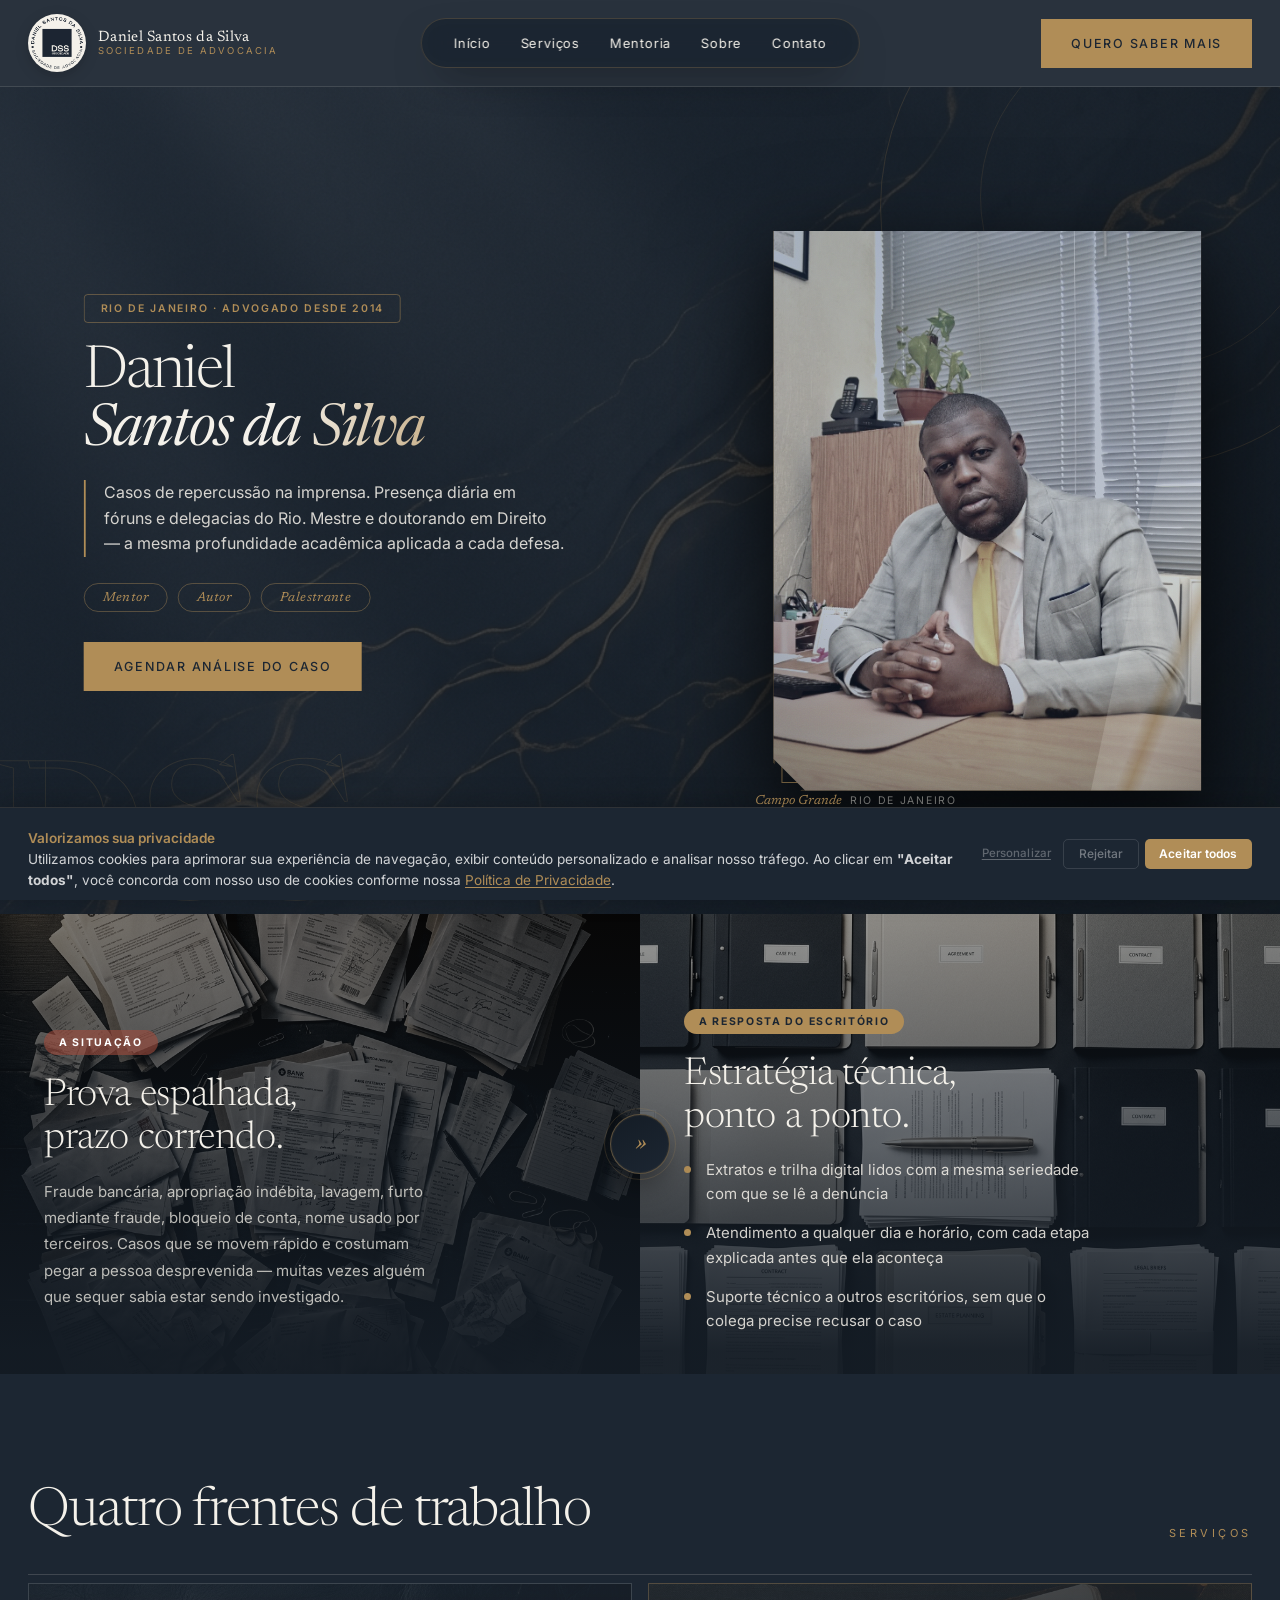
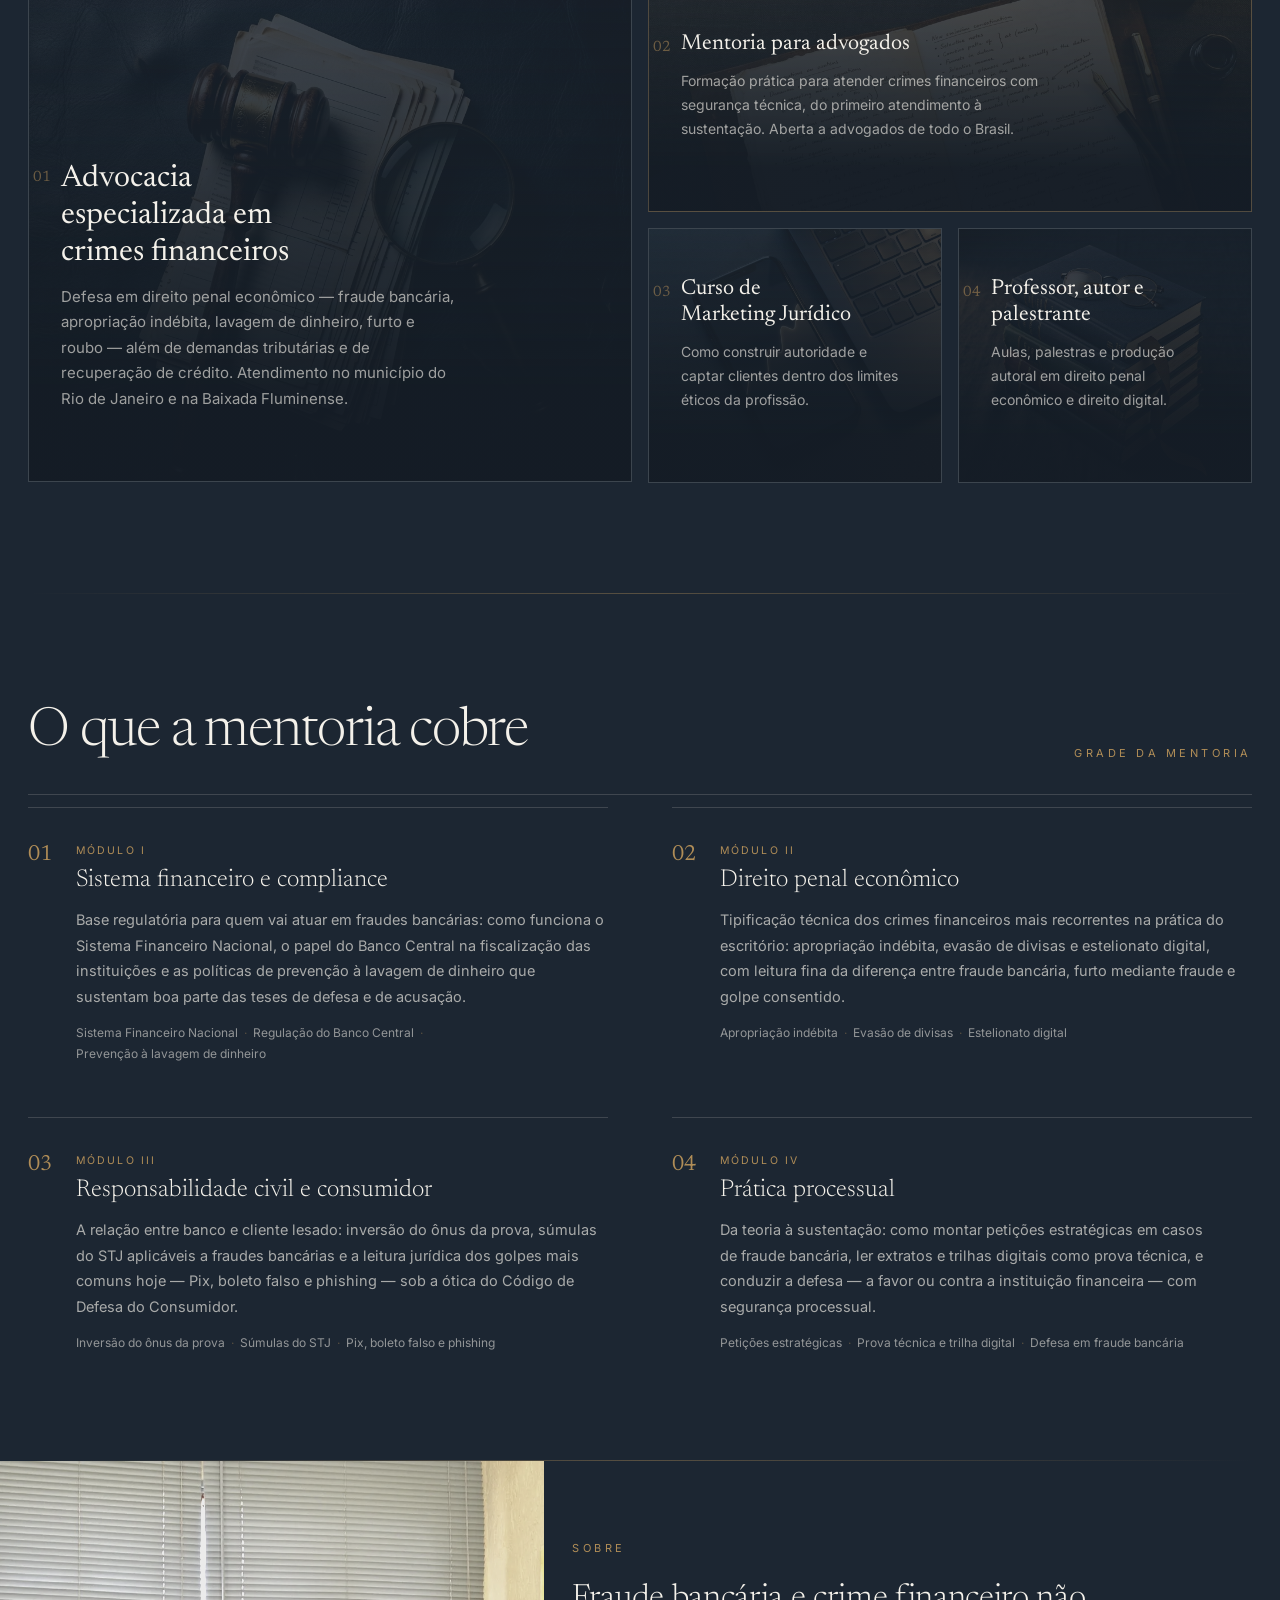
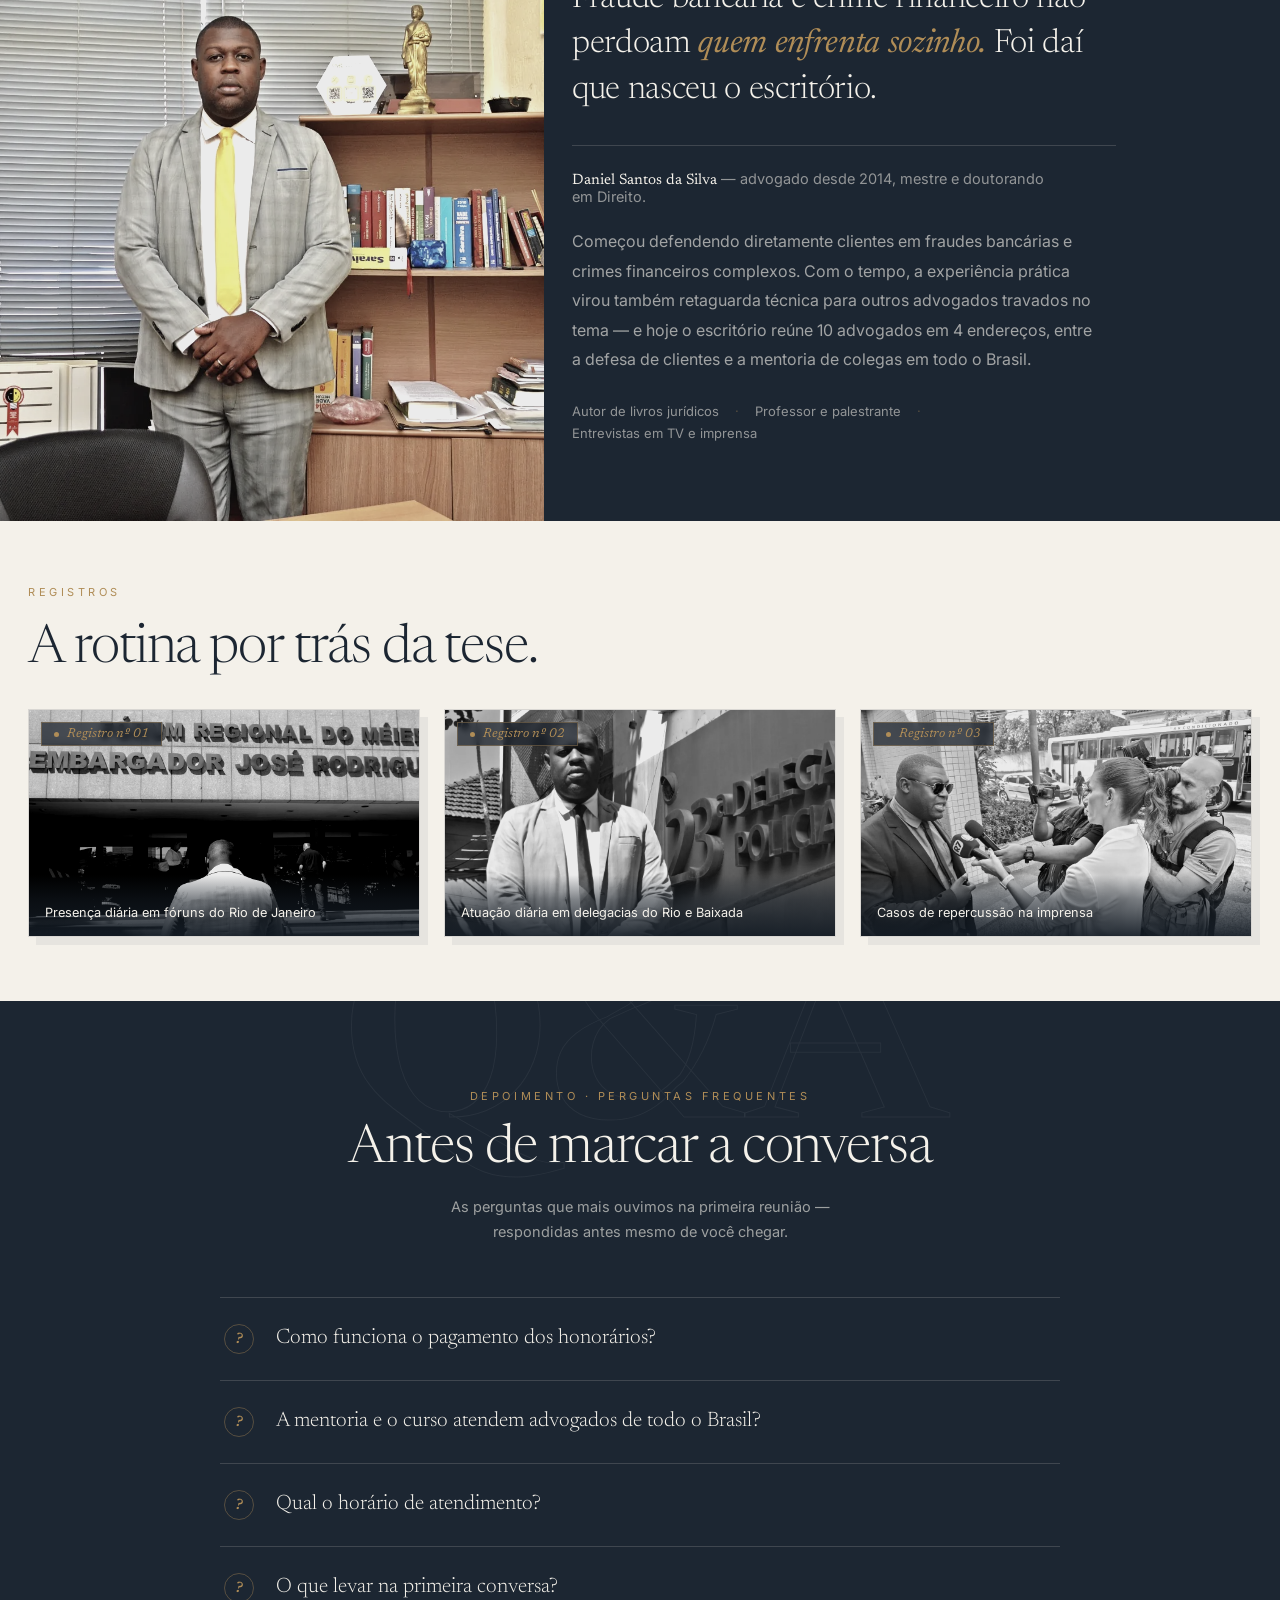
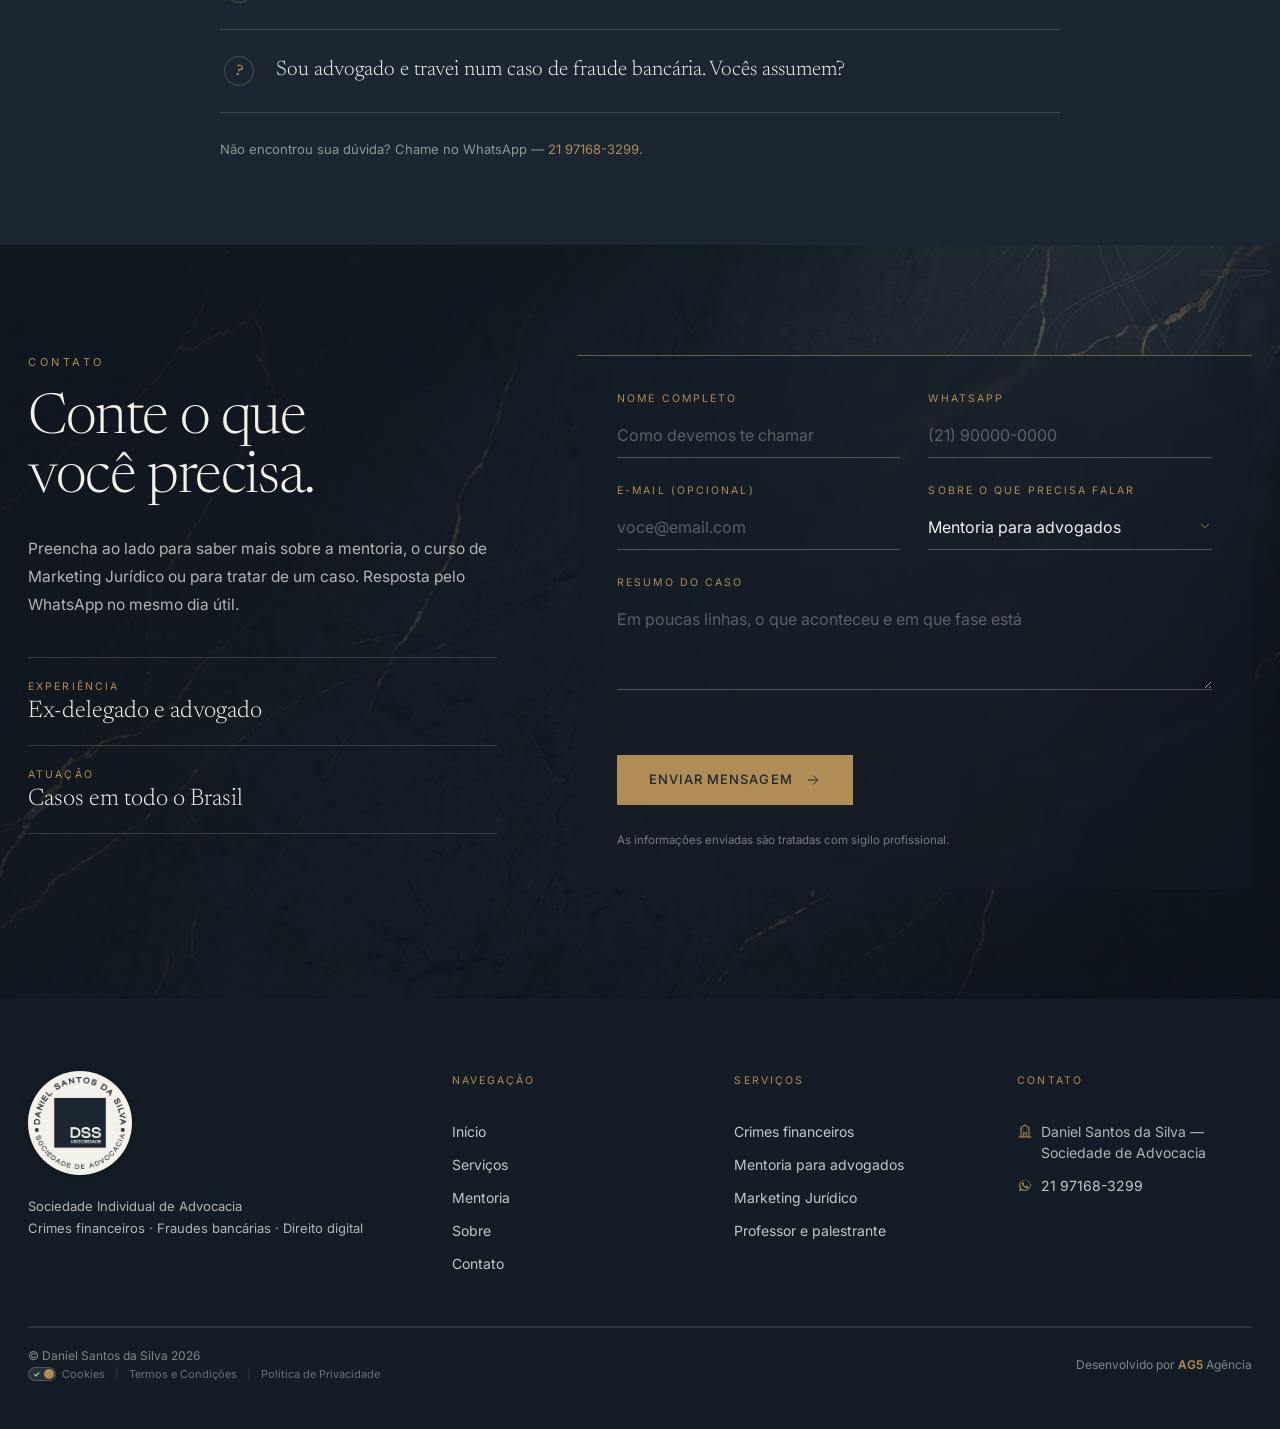
==== commit 9880799f: "feat: implement mobile lightbox for gallery images and lock hero height to prevent iOS zoom issues" ====
--- a/index.html
+++ b/index.html
@@ -229,25 +229,25 @@
   </div>
   <div class="wrap dossie__grid">
     <figure class="dossie__file" data-reveal>
-      <span class="dossie__tag">Registro nº 01</span>
-      <div class="dossie__frame">
+      <div class="dossie__frame" data-lightbox data-src="assets/daniel-santos-advogado-forum-regional-meier.webp" data-caption="Presença diária em fóruns do Rio de Janeiro">
+        <span class="dossie__tag">Registro nº 01</span>
         <img src="assets/daniel-santos-advogado-forum-regional-meier.webp" alt="Advogado Daniel Santos da Silva em frente ao Fórum Regional do Méier, Rio de Janeiro" loading="lazy">
-      </div>
-      <figcaption>Presença diária em fóruns do Rio de Janeiro</figcaption>
+        <figcaption>Presença diária em fóruns do Rio de Janeiro</figcaption>
+      </div>
     </figure>
     <figure class="dossie__file" data-reveal>
-      <span class="dossie__tag">Registro nº 02</span>
-      <div class="dossie__frame">
+      <div class="dossie__frame" data-lightbox data-src="assets/daniel-santos-advogado-23-delegacia-policial.webp" data-caption="Atuação diária em delegacias do Rio e Baixada">
+        <span class="dossie__tag">Registro nº 02</span>
         <img class="pos-low" src="assets/daniel-santos-advogado-23-delegacia-policial.webp" alt="Advogado Daniel Santos da Silva na 23ª Delegacia Policial, Rio de Janeiro" loading="lazy">
-      </div>
-      <figcaption>Atuação diária em delegacias do Rio e Baixada</figcaption>
+        <figcaption>Atuação diária em delegacias do Rio e Baixada</figcaption>
+      </div>
     </figure>
     <figure class="dossie__file" data-reveal>
-      <span class="dossie__tag">Registro nº 03</span>
-      <div class="dossie__frame">
+      <div class="dossie__frame" data-lightbox data-src="assets/daniel-santos-advogado-entrevista-equipe-jornalismo.webp" data-caption="Casos de repercussão na imprensa">
+        <span class="dossie__tag">Registro nº 03</span>
         <img src="assets/daniel-santos-advogado-entrevista-equipe-jornalismo.webp" alt="Advogado Daniel Santos da Silva concedendo entrevista à imprensa sobre caso de repercussão" loading="lazy">
-      </div>
-      <figcaption>Casos de repercussão na imprensa</figcaption>
+        <figcaption>Casos de repercussão na imprensa</figcaption>
+      </div>
     </figure>
   </div>
 </section>
@@ -421,7 +421,7 @@
     <a href="#grade-mentoria">Mentoria</a>
     <a href="#sobre">Sobre</a>
     <a href="#contato">Contato</a>
-    <a class="btn btn--gold drawer__cta" href="https://wa.me/5521971683299?text=Ol%C3%A1%2C%20vim%20atrav%C3%A9s%20do%20site%20e%20gostaria%20de%20saber%20mais." target="_blank" rel="noopener">Quero saber mais</a>
+    <a class="drawer__cta" href="https://wa.me/5521971683299?text=Ol%C3%A1%2C%20vim%20atrav%C3%A9s%20do%20site%20e%20gostaria%20de%20saber%20mais." target="_blank" rel="noopener">Quero saber mais</a>
   </nav>
 </aside>
 
@@ -539,6 +539,18 @@
   </div>
 </div>
 
+<!-- Lightbox de Registros (somente mobile) -->
+<div class="lightbox" id="lightbox" aria-hidden="true">
+  <div class="lightbox__overlay" id="lightbox-overlay"></div>
+  <div class="lightbox__box" role="dialog" aria-modal="true" aria-label="Imagem ampliada">
+    <button class="lightbox__close" id="lightbox-close" aria-label="Fechar">
+      <svg viewBox="0 0 24 24" fill="none" stroke="currentColor" stroke-width="2" stroke-linecap="round" width="18" height="18" aria-hidden="true"><path d="M18 6L6 18M6 6l12 12"/></svg>
+    </button>
+    <img id="lightbox-img" src="" alt="">
+    <p class="lightbox__caption" id="lightbox-caption"></p>
+  </div>
+</div>
+
 <!-- Modal de Dúvidas -->
 <div class="obj-modal" id="obj-modal" aria-hidden="true">
   <div class="obj-modal__overlay" id="obj-modal-overlay"></div>
--- a/style.css
+++ b/style.css
@@ -47,12 +47,12 @@
 .body--light{color:rgba(244,241,234,.72);margin:0 0 18px}
 
 /* ---------- buttons ---------- */
-.btn{display:inline-block;position:relative;overflow:hidden;font-size:12.5px;letter-spacing:.14em;text-transform:uppercase;padding:17px 30px;font-weight:500;border:0;cursor:pointer;transition:background .3s ease,color .3s ease,border-color .3s ease}
+.btn{display:inline-block;position:relative;z-index:0;overflow:hidden;font-size:12.5px;letter-spacing:.14em;text-transform:uppercase;padding:17px 30px;font-weight:500;border:0;cursor:pointer;transition:background .3s ease,color .3s ease,border-color .3s ease}
 .btn--gold{background:var(--gold);color:var(--ink)}
-.btn--gold::before{content:"";position:absolute;inset:0;background:var(--paper);transform:translateX(-102%);transition:transform .4s var(--ease);z-index:0}
+.btn--gold::before{content:"";position:absolute;inset:0;background:var(--ink);transform:translateX(-102%);transition:transform .4s var(--ease);z-index:-1}
 .btn--gold{isolation:isolate}
 .btn--gold:hover::before{transform:translateX(0)}
-.btn--gold:hover{color:var(--ink)}
+.btn--gold:hover{color:var(--paper)}
 .btn--gold-flat{background:var(--gold);color:var(--ink);display:inline-flex;align-items:center;gap:10px}
 .btn--gold-flat:hover{color:var(--ink)}
 .btn--gold-flat svg{transition:transform .3s var(--ease)}
@@ -102,7 +102,8 @@
 .drawer__menu{display:flex;flex-direction:column;padding:12px var(--pad-x) 32px;overflow-y:auto}
 .drawer__menu a{color:var(--paper);font-size:16px;letter-spacing:.03em;padding:16px 0;border-bottom:1px solid rgba(244,241,234,.1);opacity:.82;transition:opacity .25s ease,color .25s ease}
 .drawer__menu a:hover{opacity:1;color:var(--gold)}
-.drawer__cta{margin-top:22px;text-align:center;border:0}
+a.drawer__cta{display:block;margin-top:22px;padding:17px 30px;text-align:center;font-size:12.5px;letter-spacing:.14em;text-transform:uppercase;font-weight:500;background:#B08D57;color:#1c2632;text-decoration:none;-webkit-tap-highlight-color:transparent;-webkit-touch-callout:none;user-select:none}
+a.drawer__cta:hover,a.drawer__cta:focus,a.drawer__cta:active,a.drawer__cta:visited{background:#B08D57;color:#1c2632;text-decoration:none}
 body.drawer-open{overflow:hidden}
 @media (min-width:1025px){
   .drawer,.drawer-overlay{display:none}
@@ -179,8 +180,8 @@
 .ds__content{position:relative;z-index:1;padding:40px 44px;max-width:500px}
 .ds__half--problem .ds__content{padding-bottom:64px}
 .ds__tag{display:inline-block;font-size:10.5px;font-weight:700;letter-spacing:.16em;text-transform:uppercase;padding:6px 15px;border-radius:999px;margin-bottom:20px}
-.ds__tag--problem{color:#e7a894;background:rgba(161,75,61,.22)}
-.ds__tag--solution{color:var(--gold);background:rgba(176,141,87,.18)}
+.ds__tag--problem{color:#fff;background:rgba(161,75,61,.6)}
+.ds__tag--solution{color:var(--ink);background:var(--gold)}
 .ds__title{font-family:var(--serif);font-weight:300;font-size:clamp(28px,3vw,42px);line-height:1.12;letter-spacing:-.01em;margin:0 0 18px;color:var(--paper)}
 .ds__text{font-size:15px;line-height:1.75;color:rgba(244,241,234,.75);margin:0;max-width:44ch}
 .ds__list{list-style:none;margin:0;padding:0;display:flex;flex-direction:column;gap:14px}
@@ -227,13 +228,13 @@
 .dossie__head .h2{max-width:20ch}
 .dossie__grid{padding:0 var(--pad-x);display:grid;grid-template-columns:repeat(3,1fr);gap:24px}
 .dossie__file{position:relative;margin:0;display:flex;flex-direction:column}
-.dossie__tag{display:inline-flex;align-self:flex-start;align-items:center;gap:8px;font-family:var(--serif);font-style:italic;font-size:12.5px;color:var(--gold);border:1px solid rgba(176,141,87,.4);padding:5px 12px;margin-bottom:14px;background:var(--paper)}
+.dossie__tag{position:absolute;left:12px;top:12px;z-index:1;display:inline-flex;align-items:center;gap:8px;font-family:var(--serif);font-style:italic;font-size:12.75px;color:var(--gold);border:1px solid rgba(176,141,87,.4);padding:5px 12px;background:rgba(20,28,37,.7);backdrop-filter:blur(3px)}
 .dossie__tag::before{content:"";width:5px;height:5px;border-radius:50%;background:var(--gold)}
 .dossie__frame{position:relative;overflow:hidden;height:228px;border:1px solid rgba(28,38,50,.12);box-shadow:8px 8px 0 rgba(28,38,50,.06)}
 .dossie__frame img{width:100%;height:100%;object-fit:cover;filter:grayscale(1) contrast(1.08) brightness(.92);transition:transform 1.1s var(--ease),filter .7s ease}
 .dossie__frame img.pos-low{object-position:50% 30%}
 .dossie__file:hover .dossie__frame img{transform:scale(1.045);filter:grayscale(0) saturate(.7) contrast(1.04) brightness(.98)}
-.dossie__file figcaption{margin-top:14px;font-size:13px;line-height:1.5;color:var(--gray)}
+.dossie__frame figcaption{position:absolute;left:0;right:0;bottom:0;z-index:1;margin:0;padding:28px 16px 14px;font-size:12.75px;line-height:1.5;color:var(--paper);background:linear-gradient(0deg,rgba(20,28,37,.92) 0%,rgba(20,28,37,.5) 60%,transparent 100%)}
 
 /* ---------- sobre (perfil editorial) ---------- */
 .profile{position:relative;display:grid;grid-template-columns:minmax(0,.85fr) minmax(0,1.15fr);background:var(--ink);color:var(--paper);min-height:640px}
@@ -245,7 +246,7 @@
 .profile__id{margin:0 0 22px;padding-top:24px;font-size:14.5px;color:rgba(244,241,234,.55);border-top:1px solid rgba(244,241,234,.16)}
 .profile__id strong{font-family:var(--serif);font-weight:400;font-size:15px;color:var(--paper)}
 .profile__text{margin:0 0 28px;font-size:16px;line-height:1.85;color:rgba(244,241,234,.62);max-width:52ch}
-.profile__facts{list-style:none;display:flex;flex-wrap:nowrap;gap:16px;margin:0;padding:0;font-size:13px;color:rgba(244,241,234,.55);white-space:nowrap}
+.profile__facts{list-style:none;display:flex;flex-wrap:wrap;gap:6px 16px;margin:0;padding:0;font-size:13px;color:rgba(244,241,234,.55)}
 .profile__facts li:not(:last-child)::after{content:"·";margin-left:16px;color:rgba(176,141,87,.4)}
 
 /* ---------- testimonials ---------- */
@@ -282,6 +283,17 @@
 .depo__go{flex:none;display:inline-flex;align-items:center;gap:6px;font-size:11px;letter-spacing:.12em;text-transform:uppercase;color:rgba(244,241,234,.4);opacity:0;transform:translateX(-6px);transition:opacity .3s ease,transform .3s var(--ease)}
 .depo__row:hover .depo__go{opacity:1;transform:translateX(0);color:var(--gold)}
 .depo__more{margin:28px auto 0;max-width:840px;font-size:13px;color:rgba(244,241,234,.55)}
+
+/* ---------- lightbox (registros, só mobile) ---------- */
+.lightbox{position:fixed;inset:0;z-index:9600;display:flex;align-items:center;justify-content:center;padding:20px;opacity:0;pointer-events:none;transition:opacity .3s ease}
+.lightbox.is-open{opacity:1;pointer-events:auto}
+.lightbox__overlay{position:fixed;inset:0;background:rgba(20,28,37,.9);backdrop-filter:blur(3px)}
+.lightbox__box{position:relative;z-index:1;max-width:100%;max-height:100%;transform:scale(.96);transition:transform .35s var(--ease)}
+.lightbox.is-open .lightbox__box{transform:scale(1)}
+.lightbox__box img{display:block;width:100%;max-height:72svh;object-fit:contain;border:1px solid rgba(176,141,87,.35)}
+.lightbox__caption{margin:14px 0 0;text-align:center;font-size:13px;color:var(--paper)}
+.lightbox__close{position:absolute;top:-44px;right:0;width:34px;height:34px;display:flex;align-items:center;justify-content:center;border-radius:50%;background:rgba(244,241,234,.1);color:var(--paper);border:0;cursor:pointer;transition:background .25s ease,color .25s ease}
+.lightbox__close:hover{background:var(--gold);color:var(--ink)}
 
 /* ---------- modal de dúvidas ---------- */
 .obj-modal{position:fixed;inset:0;z-index:9500;display:flex;align-items:center;justify-content:center;padding:24px;opacity:0;pointer-events:none;transition:opacity .3s ease}
@@ -394,31 +406,44 @@
 }
 @media (max-width:768px){
   :root{--pad-x:20px;--pad-y:64px}
-  .profile{grid-template-columns:1fr;min-height:0}
-  .profile__pic{height:320px}
-  .profile__content{padding:44px 22px}
+  .profile{grid-template-columns:1fr;min-height:0;display:flex;flex-direction:column}
+  .profile__pic{height:280px;order:2}
+  .profile__content{display:contents}
+  .profile .eyebrow{order:1;padding:44px 22px 0}
+  .profile__quote{order:1;margin:0;padding:0 22px 24px}
+  .profile__id{order:3;margin:0 22px;padding:24px 0 0;border-top:1px solid rgba(244,241,234,.16)}
+  .profile__text{order:3;margin-top:20px;padding:0 22px;max-width:100%}
+  .profile__facts{order:3;padding:0 22px 44px}
   #faq{padding-top:48px;padding-bottom:48px}
   .depo__row{padding:18px 0;gap:14px}
   .depo__go{display:none}
   .depo__mark{font-size:140px}
   .obj-modal__box{padding:36px 26px 30px}
   .obj-modal__mark{font-size:34px}
-  .hero{min-height:100svh;padding:0;display:block}
+  .hero{min-height:560px;height:560px;padding:0;display:block;overflow:hidden;background:none}
+  .hero::before{content:"";position:absolute;inset:0;z-index:0;background:linear-gradient(135deg, rgba(28, 38, 50, 0.82) 0%, rgba(20, 28, 37, 0.65) 100%), url("assets/hero-bg-luxury.png") center/cover no-repeat}
   .hero__ring,.hero__num,.hero__glow,.hero__corner,.hero__cap{display:none}
-  .hero__inner{position:relative;min-height:100svh;display:flex;flex-direction:column;justify-content:flex-end;padding:32px 20px 40px}
+  .hero__inner{position:relative;z-index:1;height:100%;display:flex;flex-direction:column;justify-content:flex-start;padding:116px 20px 32px}
   .hero__grid{display:block;margin-top:0}
-  .hero__figure{position:absolute;inset:0;margin:0;z-index:0;animation:none;transform:none!important}
+  .hero__figure,.hero__figure *{animation:none!important;transition:none!important}
+  .hero__sweep{display:none!important}
+  .hero__figure{position:absolute;inset:0;margin:0;z-index:0;transform:none!important}
   .hero__frame{display:none}
-  .hero__ph{position:absolute;inset:0;clip-path:none;height:100%}
-  .hero__figure img{width:100%;height:100%;object-position:58% 20%;filter:saturate(.6) contrast(1.05) brightness(.9);box-shadow:none}
-  .hero__figure::after{content:"";position:absolute;inset:0;background:linear-gradient(180deg,rgba(20,28,37,.15) 0%,rgba(20,28,37,.55) 45%,var(--ink) 92%),linear-gradient(100deg,rgba(20,28,37,.75) 0%,rgba(20,28,37,.15) 65%)}
+  .hero__ph{position:absolute;inset:0;clip-path:none;height:100%;background:linear-gradient(180deg,rgba(20,28,37,.78) 0%,rgba(20,28,37,.5) 32%,rgba(20,28,37,.62) 65%,var(--ink) 94%),url("assets/daniel-santos-advogado-retrato-mesa-escritorio.webp");background-repeat:no-repeat;background-position:58% 20%;background-size:cover;background-attachment:fixed;filter:saturate(.6) contrast(1.05) brightness(.9)}
+  .hero__ph img{display:none!important}
+  .hero__figure::after{display:none!important}
   .hero__badge,.hero__title,.hero__desc,.hero__copy{position:relative;z-index:1}
   .hero__title{max-width:100%}
-  .hero__copy{margin-top:18px}
+  .hero__copy{margin-top:18px;transform:none}
+  .hero__badge{margin-bottom:14px;background:rgba(20,28,37,.55);backdrop-filter:blur(4px)}
+  .hero__tags li{background:rgba(20,28,37,.55);backdrop-filter:blur(4px)}
+  .hero__desc{margin-top:14px;font-size:14.5px}
+  .hero__tags{margin-top:16px}
+  .hero__copy .btn-row{margin-top:20px}
   .masonry{columns:1}
   .footer__grid{grid-template-columns:minmax(0,1fr)}
   .dossie__grid{grid-template-columns:1fr;gap:20px}
-  .dossie__frame{height:254px}
+  .dossie__frame{height:254px;cursor:pointer}
   .bento{grid-template-columns:1fr;grid-template-rows:none}
   .bento__tile--lg,.bento__tile--gold{grid-column:span 1;grid-row:span 1}
   .bento__tile{min-height:200px}
@@ -426,9 +451,9 @@
   .svc__num{font-size:58px}
   .curr{grid-template-columns:1fr;gap:32px}
   .ds{grid-template-columns:1fr;min-height:0}
-  .ds__half{min-height:480px}
-  .ds__content{padding:40px 22px;max-width:100%}
-  .ds__pivot{top:100%}
+  .ds__half{min-height:340px}
+  .ds__content{padding:28px 22px;max-width:100%}
+  .ds__pivot{left:50%;top:340px;transform:translate(-50%,-50%)}
   .ds__pivot-arrow{transform:rotate(90deg)}
   .ctt__row{grid-template-columns:1fr;gap:22px}
   .ctt__form{padding:30px 22px 34px}
@@ -436,7 +461,6 @@
   .ctt__item-val{font-size:20px}
 }
 @media (max-width:480px){
-  .brand__sub{display:none}
   .btn{width:100%;text-align:center}
   .footer__credits{flex-direction:column;gap:8px}
 }
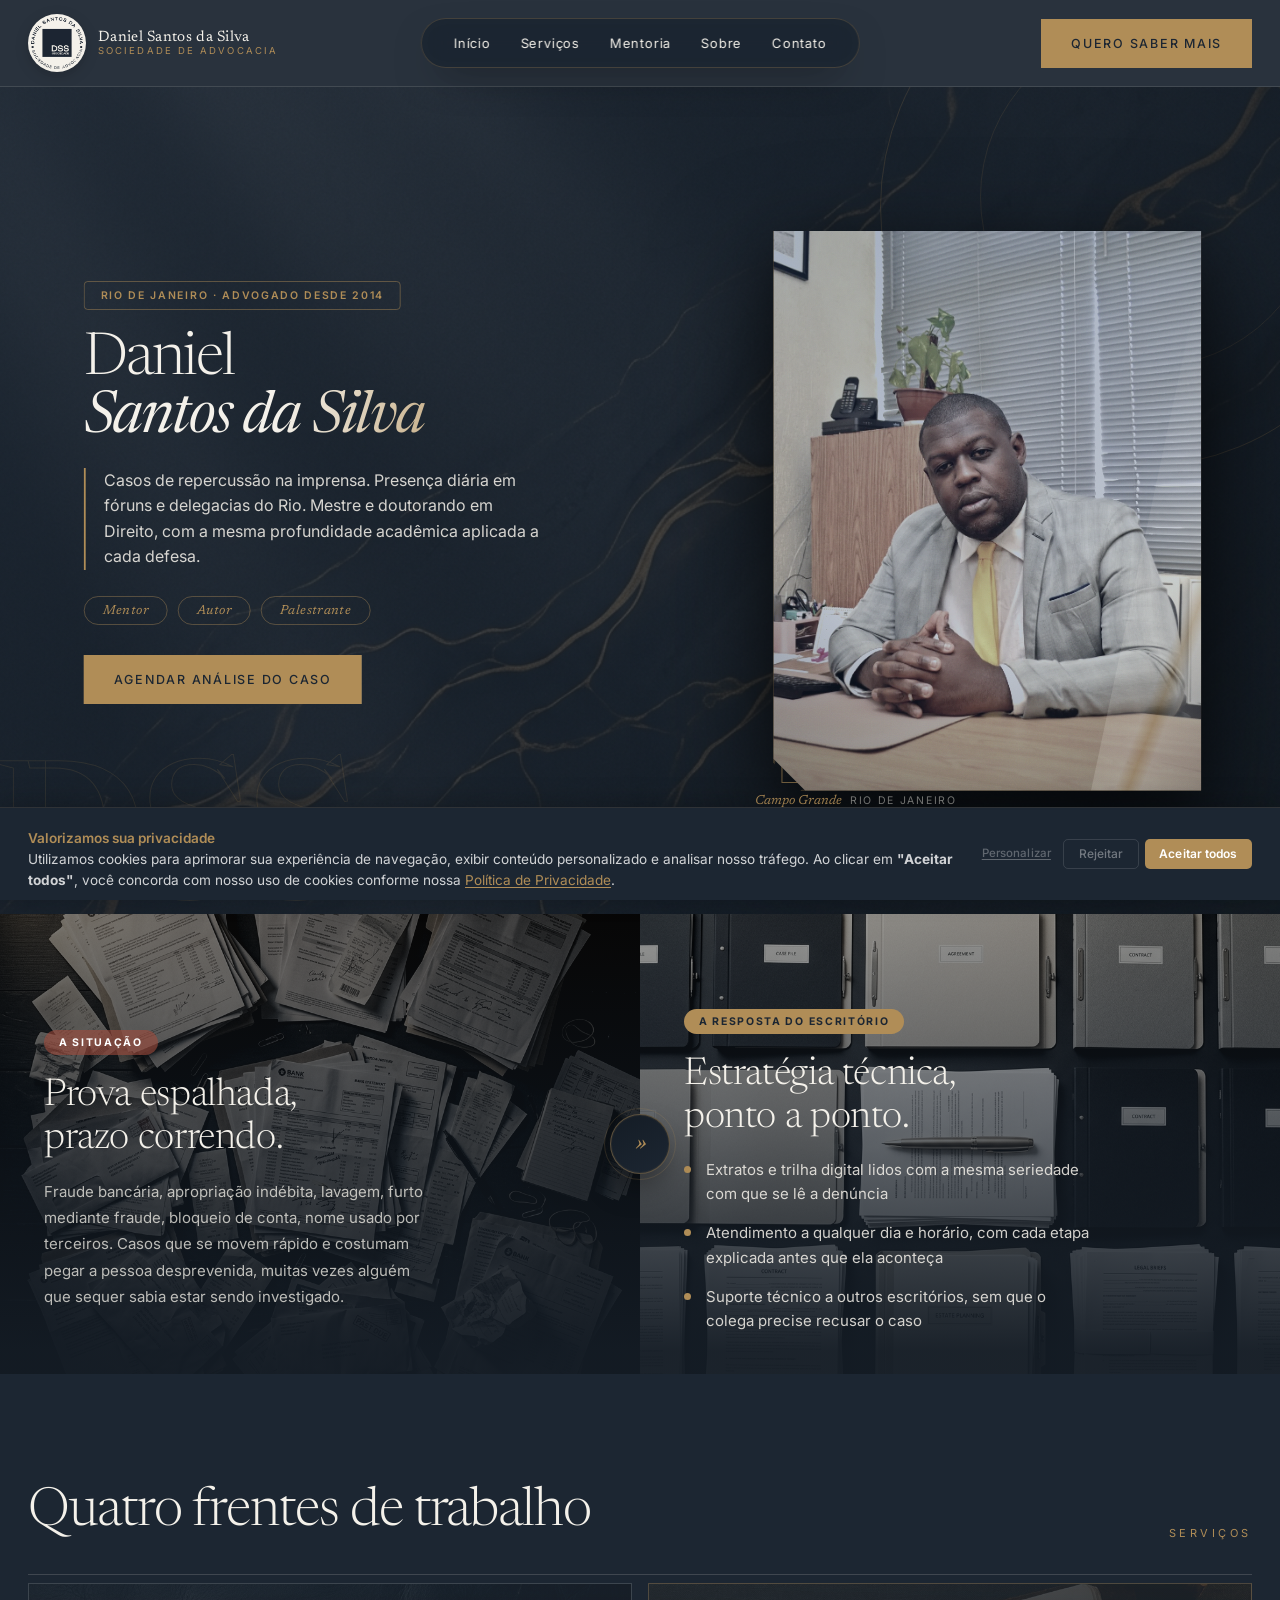
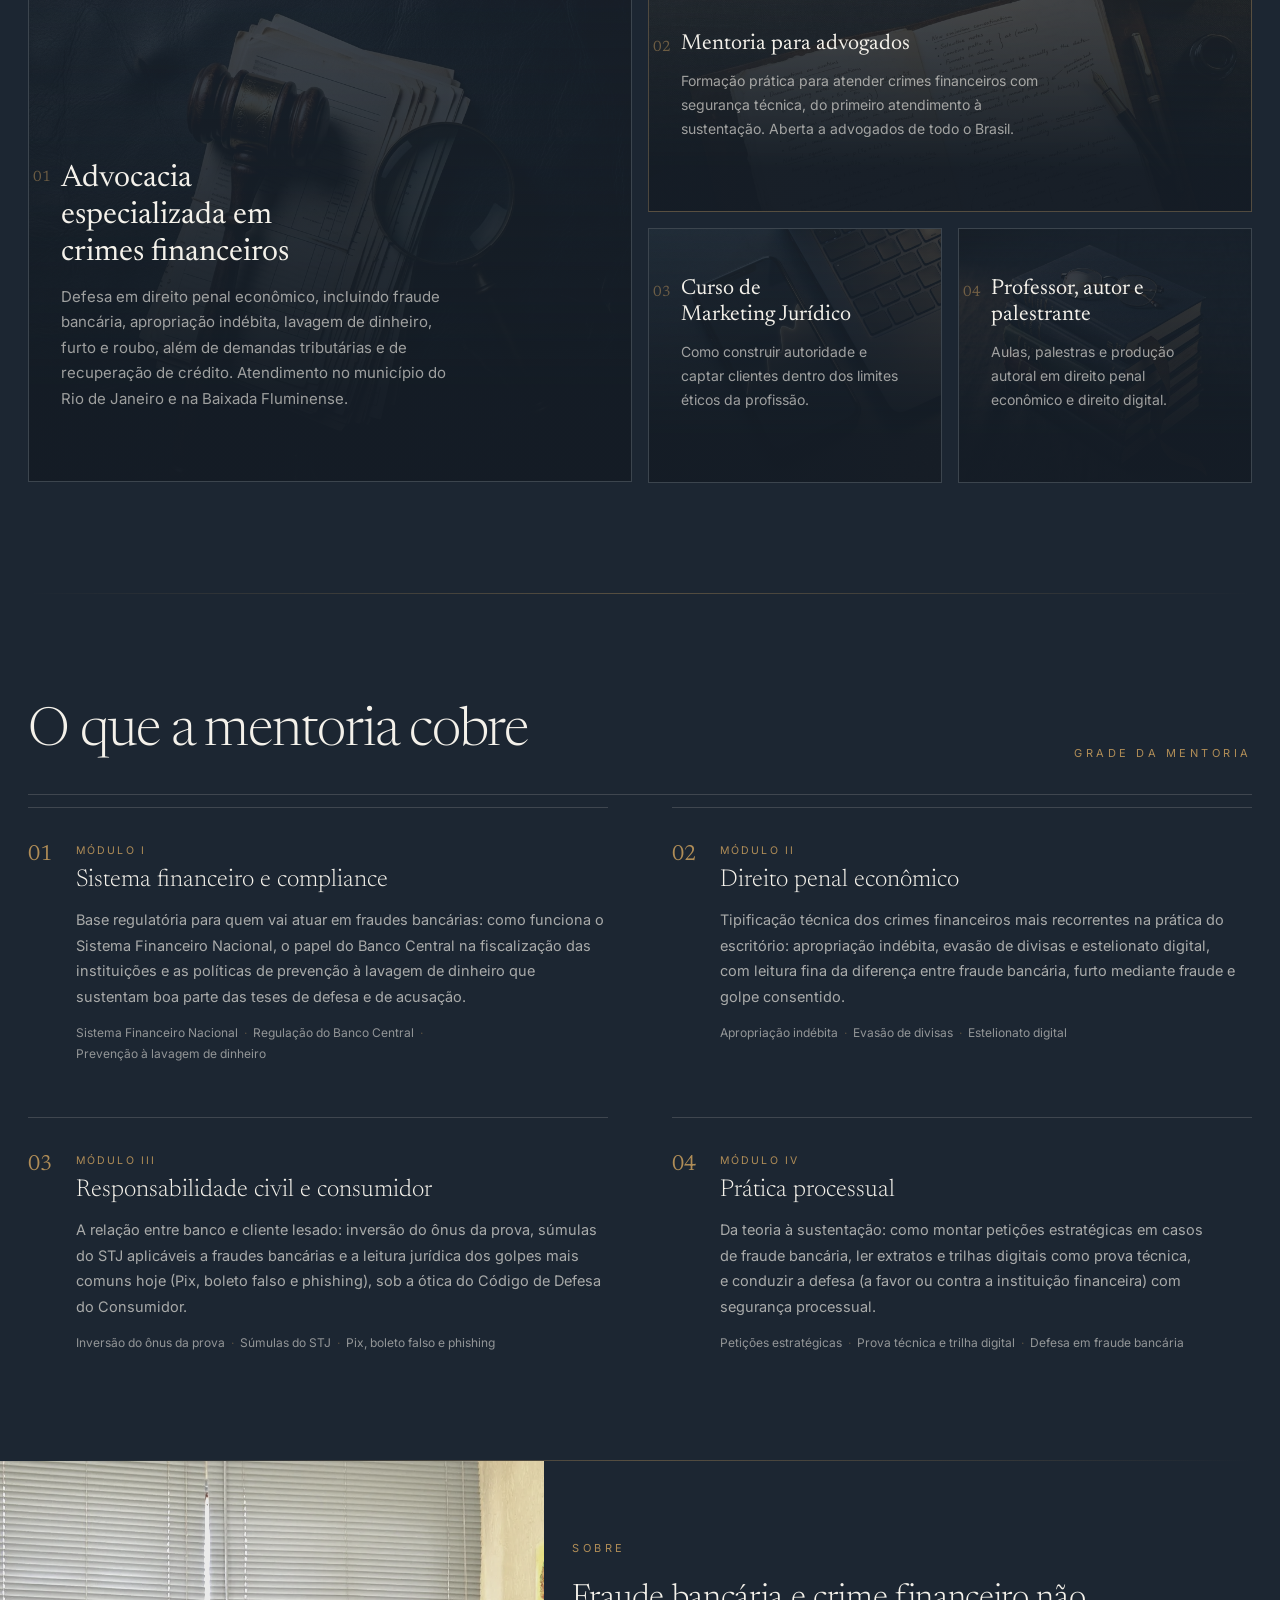
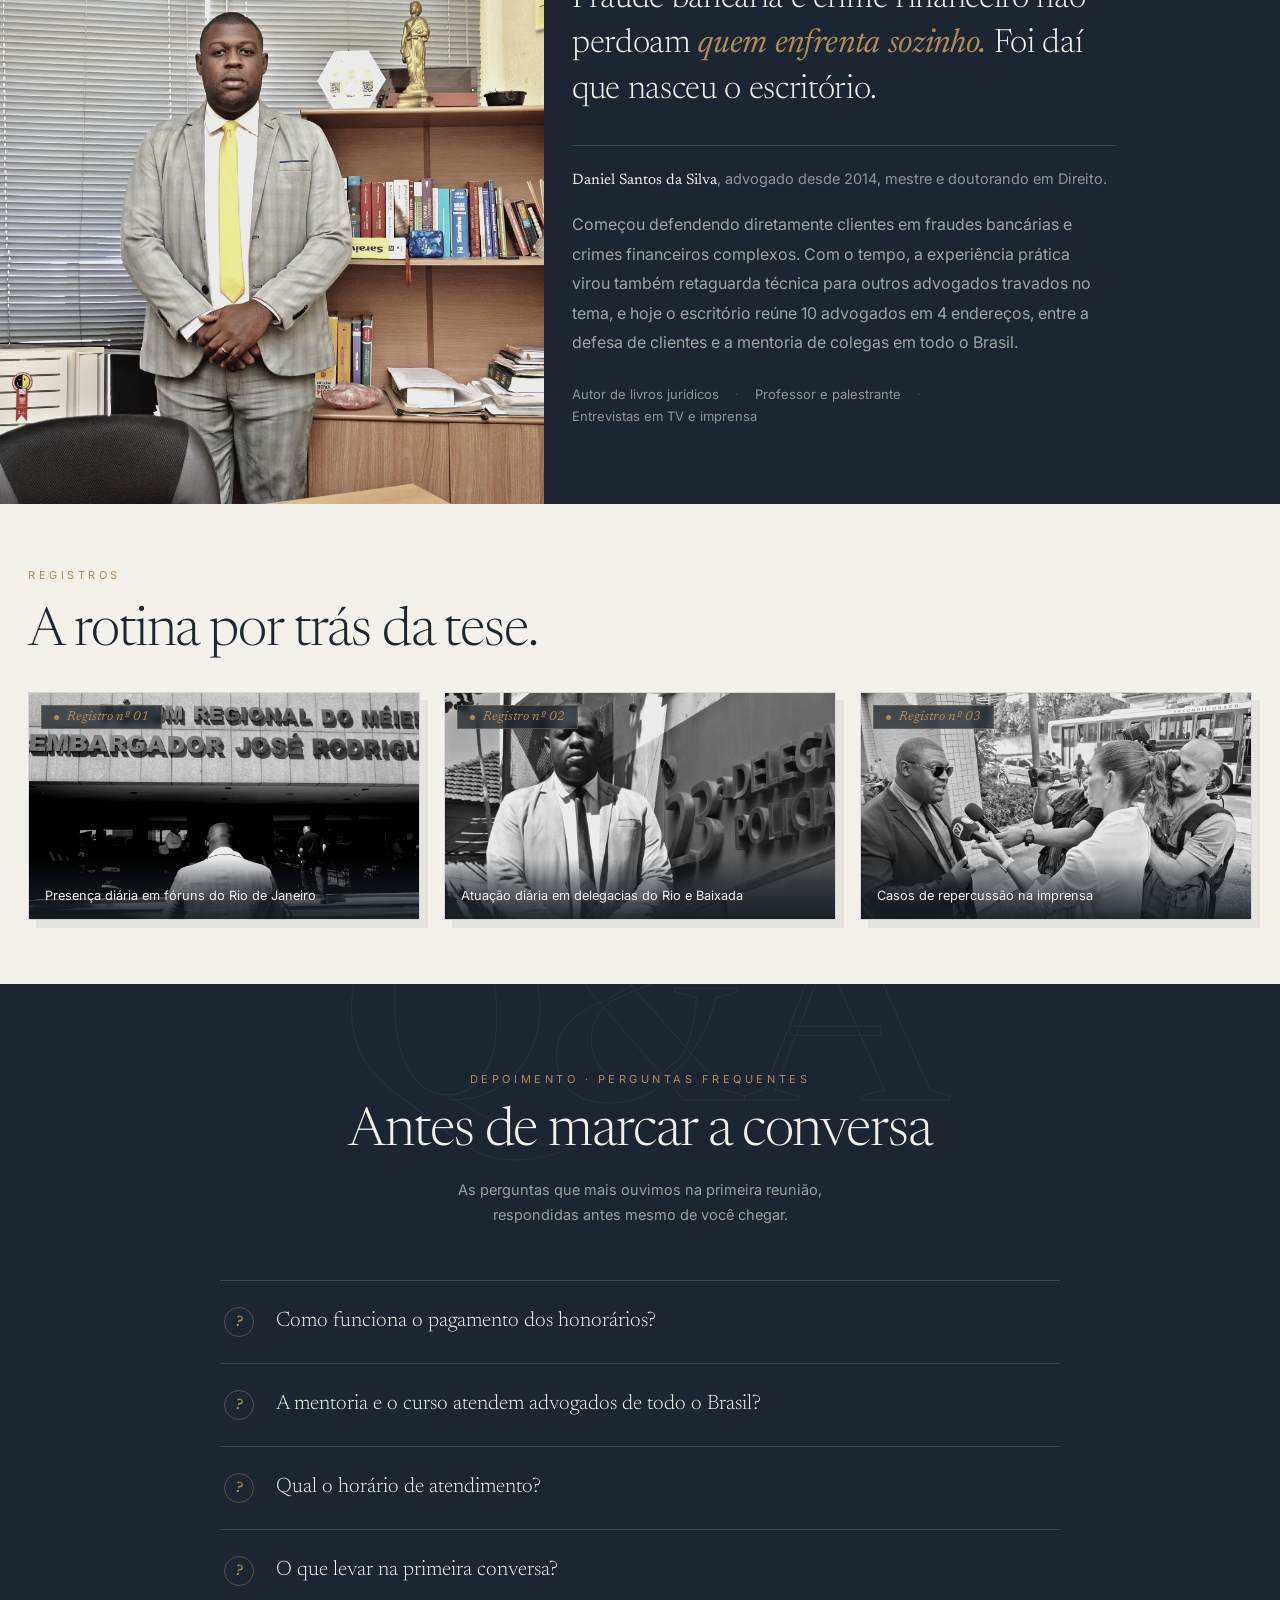
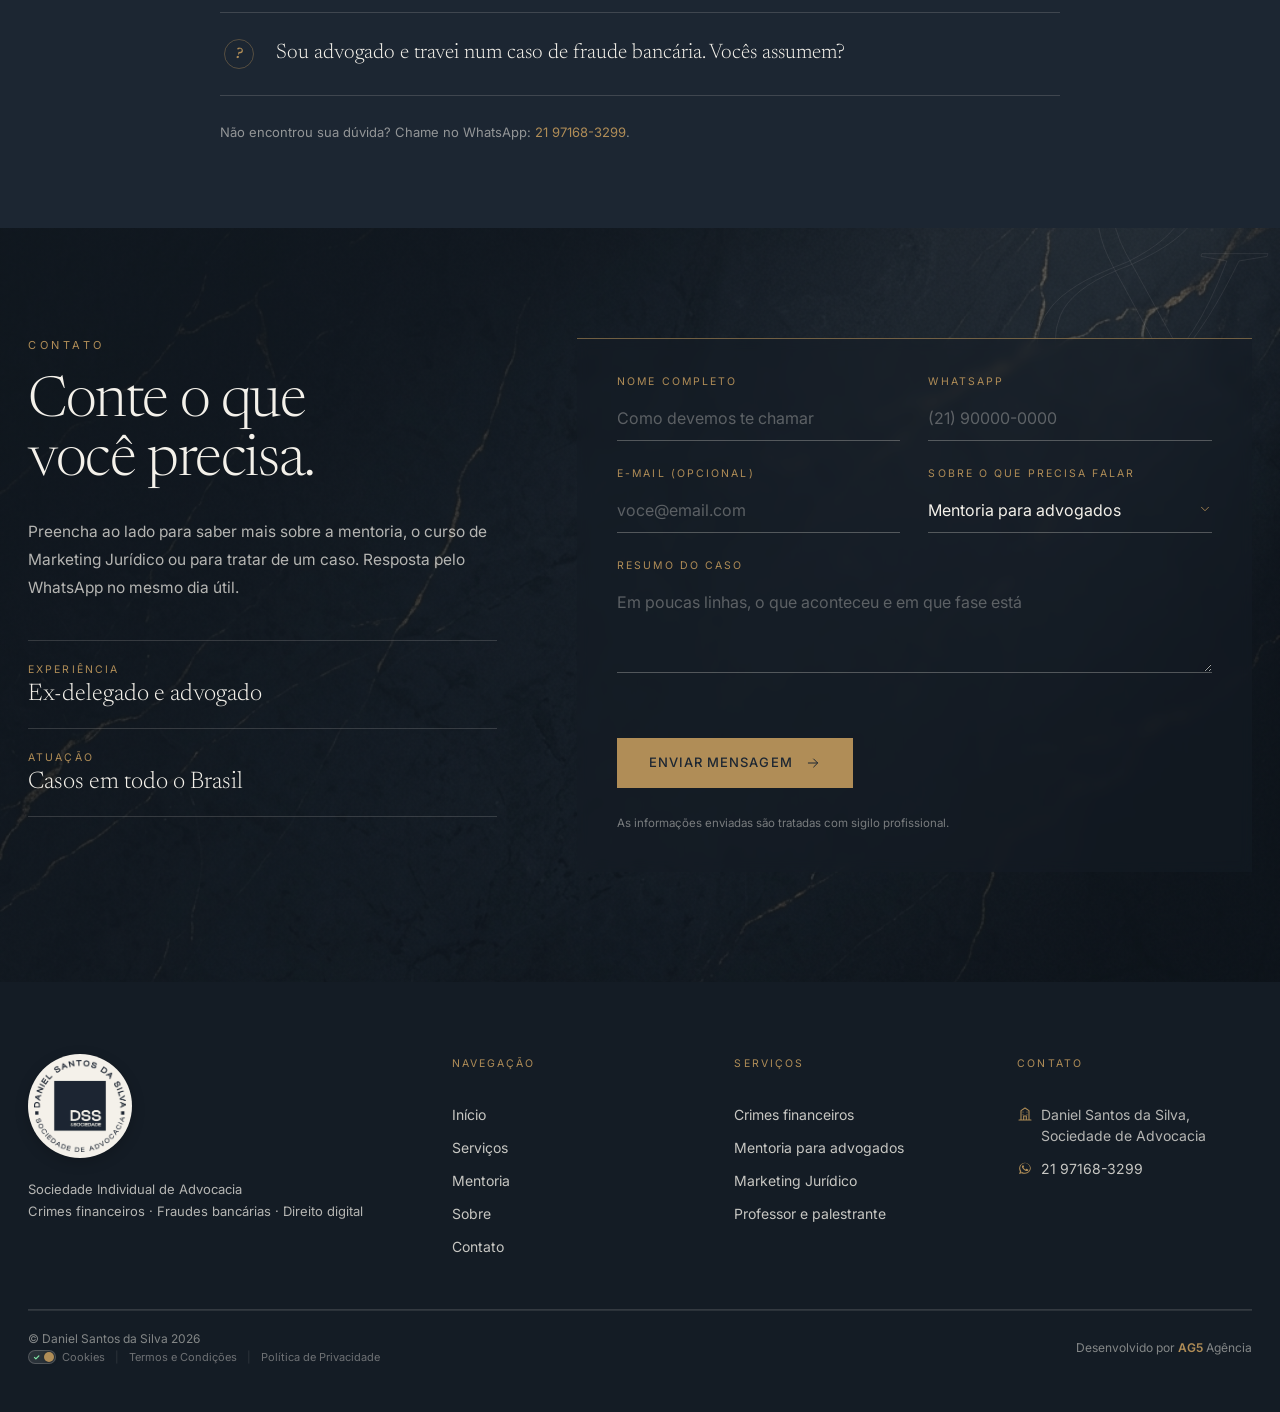
==== commit 48c679c4: "chore: refine copy and text formatting across landing page content" ====
--- a/index.html
+++ b/index.html
@@ -3,7 +3,7 @@
 <head>
 <meta charset="UTF-8">
 <meta name="viewport" content="width=device-width, initial-scale=1">
-<title>Daniel Santos da Silva — Advogado especialista em crimes financeiros | Rio de Janeiro</title>
+<title>Daniel Santos da Silva | Advogado especialista em crimes financeiros | Rio de Janeiro</title>
 <meta name="description" content="Advocacia especializada em crimes financeiros, fraudes bancárias e direito digital. Mestre e doutorando em Direito. Campo Grande, Rio de Janeiro. 21 97168-3299.">
 <link rel="preconnect" href="https://fonts.googleapis.com">
 <link rel="preconnect" href="https://fonts.gstatic.com" crossorigin>
@@ -47,7 +47,7 @@
       <div class="hero__copy">
         <span class="hero__badge">Rio de Janeiro · Advogado desde 2014</span>
         <h1 class="hero__title"><span class="hero__title-ln">Daniel</span><span class="hero__title-ln hero__title-ln--it">Santos da Silva</span></h1>
-        <p class="hero__desc">Casos de repercussão na imprensa. Presença diária em fóruns e delegacias do Rio. Mestre e doutorando em Direito — a mesma profundidade acadêmica aplicada a cada defesa.</p>
+        <p class="hero__desc">Casos de repercussão na imprensa. Presença diária em fóruns e delegacias do Rio. Mestre e doutorando em Direito, com a mesma profundidade acadêmica aplicada a cada defesa.</p>
         <ul class="hero__tags">
           <li>Mentor</li>
           <li>Autor</li>
@@ -79,7 +79,7 @@
     <div class="ds__content">
       <span class="ds__tag ds__tag--problem">A situação</span>
       <h2 class="ds__title">Prova espalhada,<br>prazo correndo.</h2>
-      <p class="ds__text">Fraude bancária, apropriação indébita, lavagem, furto mediante fraude, bloqueio de conta, nome usado por terceiros. Casos que se movem rápido e costumam pegar a pessoa desprevenida — muitas vezes alguém que sequer sabia estar sendo investigado.</p>
+      <p class="ds__text">Fraude bancária, apropriação indébita, lavagem, furto mediante fraude, bloqueio de conta, nome usado por terceiros. Casos que se movem rápido e costumam pegar a pessoa desprevenida, muitas vezes alguém que sequer sabia estar sendo investigado.</p>
     </div>
   </article>
 
@@ -115,7 +115,7 @@
         </div>
         <span class="bento__num">01</span>
         <h3 class="bento__title">Advocacia especializada em crimes financeiros</h3>
-        <p class="bento__text">Defesa em direito penal econômico — fraude bancária, apropriação indébita, lavagem de dinheiro, furto e roubo — além de demandas tributárias e de recuperação de crédito. Atendimento no município do Rio de Janeiro e na Baixada Fluminense.</p>
+        <p class="bento__text">Defesa em direito penal econômico, incluindo fraude bancária, apropriação indébita, lavagem de dinheiro, furto e roubo, além de demandas tributárias e de recuperação de crédito. Atendimento no município do Rio de Janeiro e na Baixada Fluminense.</p>
         <span class="bento__arw" aria-hidden="true">↗</span>
       </article>
       <article class="bento__tile bento__tile--gold bento__tile--has-bg" data-reveal>
@@ -183,7 +183,7 @@
         <div>
           <span class="curr__lbl">Módulo III</span>
           <h3 class="curr__title">Responsabilidade civil e consumidor</h3>
-          <p class="curr__text">A relação entre banco e cliente lesado: inversão do ônus da prova, súmulas do STJ aplicáveis a fraudes bancárias e a leitura jurídica dos golpes mais comuns hoje — Pix, boleto falso e phishing — sob a ótica do Código de Defesa do Consumidor.</p>
+          <p class="curr__text">A relação entre banco e cliente lesado: inversão do ônus da prova, súmulas do STJ aplicáveis a fraudes bancárias e a leitura jurídica dos golpes mais comuns hoje (Pix, boleto falso e phishing), sob a ótica do Código de Defesa do Consumidor.</p>
           <ul class="curr__tags"><li>Inversão do ônus da prova</li><li>Súmulas do STJ</li><li>Pix, boleto falso e phishing</li></ul>
         </div>
       </article>
@@ -193,7 +193,7 @@
         <div>
           <span class="curr__lbl">Módulo IV</span>
           <h3 class="curr__title">Prática processual</h3>
-          <p class="curr__text">Da teoria à sustentação: como montar petições estratégicas em casos de fraude bancária, ler extratos e trilhas digitais como prova técnica, e conduzir a defesa — a favor ou contra a instituição financeira — com segurança processual.</p>
+          <p class="curr__text">Da teoria à sustentação: como montar petições estratégicas em casos de fraude bancária, ler extratos e trilhas digitais como prova técnica, e conduzir a defesa (a favor ou contra a instituição financeira) com segurança processual.</p>
           <ul class="curr__tags"><li>Petições estratégicas</li><li>Prova técnica e trilha digital</li><li>Defesa em fraude bancária</li></ul>
         </div>
       </article>
@@ -212,8 +212,8 @@
     <blockquote class="profile__quote" data-reveal>
       Fraude bancária e crime financeiro não perdoam <em>quem enfrenta sozinho.</em> Foi daí que nasceu o escritório.
     </blockquote>
-    <p class="profile__id" data-reveal><strong>Daniel Santos da Silva</strong> — advogado desde 2014, mestre e doutorando em Direito.</p>
-    <p class="profile__text" data-reveal>Começou defendendo diretamente clientes em fraudes bancárias e crimes financeiros complexos. Com o tempo, a experiência prática virou também retaguarda técnica para outros advogados travados no tema — e hoje o escritório reúne 10 advogados em 4 endereços, entre a defesa de clientes e a mentoria de colegas em todo o Brasil.</p>
+    <p class="profile__id" data-reveal><strong>Daniel Santos da Silva</strong>, advogado desde 2014, mestre e doutorando em Direito.</p>
+    <p class="profile__text" data-reveal>Começou defendendo diretamente clientes em fraudes bancárias e crimes financeiros complexos. Com o tempo, a experiência prática virou também retaguarda técnica para outros advogados travados no tema, e hoje o escritório reúne 10 advogados em 4 endereços, entre a defesa de clientes e a mentoria de colegas em todo o Brasil.</p>
     <ul class="profile__facts" data-reveal>
       <li>Autor de livros jurídicos</li>
       <li>Professor e palestrante</li>
@@ -257,7 +257,7 @@
   <div class="wrap depo__head" data-reveal>
     <p class="eyebrow">Depoimento · Perguntas frequentes</p>
     <h2 class="h2">Antes de marcar a conversa</h2>
-    <p class="depo__sub">As perguntas que mais ouvimos na primeira reunião — respondidas antes mesmo de você chegar.</p>
+    <p class="depo__sub">As perguntas que mais ouvimos na primeira reunião, respondidas antes mesmo de você chegar.</p>
   </div>
   <div class="wrap depo__list">
     <button class="depo__row" type="button" data-reveal data-ans="As condições são definidas caso a caso, na primeira conversa, e há possibilidade de acerto ao final do processo. Nada é contratado sem que o valor e a forma de pagamento estejam claros por escrito.">
@@ -270,7 +270,7 @@
       <span class="depo__q">A mentoria e o curso atendem advogados de todo o Brasil?</span>
       <span class="depo__go" aria-hidden="true">Ver resposta<svg viewBox="0 0 24 24" fill="none" stroke="currentColor" stroke-width="1.5" stroke-linecap="round" stroke-linejoin="round" width="13" height="13"><path d="M5 12h14M13 6l6 6-6 6"/></svg></span>
     </button>
-    <button class="depo__row" type="button" data-reveal data-ans="O escritório funciona de segunda a sexta, das 09h às 17h. Urgências de clientes em curso são tratadas fora desse horário — é o ponto mais citado nas avaliações.">
+    <button class="depo__row" type="button" data-reveal data-ans="O escritório funciona de segunda a sexta, das 09h às 17h. Urgências de clientes em curso são tratadas fora desse horário, ponto que aparece com frequência nas avaliações.">
       <span class="depo__q-tag">?</span>
       <span class="depo__q">Qual o horário de atendimento?</span>
       <span class="depo__go" aria-hidden="true">Ver resposta<svg viewBox="0 0 24 24" fill="none" stroke="currentColor" stroke-width="1.5" stroke-linecap="round" stroke-linejoin="round" width="13" height="13"><path d="M5 12h14M13 6l6 6-6 6"/></svg></span>
@@ -286,7 +286,7 @@
       <span class="depo__go" aria-hidden="true">Ver resposta<svg viewBox="0 0 24 24" fill="none" stroke="currentColor" stroke-width="1.5" stroke-linecap="round" stroke-linejoin="round" width="13" height="13"><path d="M5 12h14M13 6l6 6-6 6"/></svg></span>
     </button>
   </div>
-  <p class="wrap depo__more" data-reveal>Não encontrou sua dúvida? Chame no WhatsApp — <a href="https://wa.me/5521971683299?text=Ol%C3%A1%2C%20vim%20atrav%C3%A9s%20do%20site%20e%20gostaria%20de%20tirar%20uma%20d%C3%BAvida%20sobre%20meu%20caso." target="_blank" rel="noopener">21 97168-3299</a>.</p>
+  <p class="wrap depo__more" data-reveal>Não encontrou sua dúvida? Chame no WhatsApp: <a href="https://wa.me/5521971683299?text=Ol%C3%A1%2C%20vim%20atrav%C3%A9s%20do%20site%20e%20gostaria%20de%20tirar%20uma%20d%C3%BAvida%20sobre%20meu%20caso." target="_blank" rel="noopener">21 97168-3299</a>.</p>
 </section>
 
 <section class="section section--dark ctt" id="contato">
@@ -379,7 +379,7 @@
       <p class="footer__label">Contato</p>
       <span class="footer-contact__item">
         <svg width="16" height="16" viewBox="0 0 24 24" fill="none" stroke="currentColor" stroke-width="1.6" stroke-linecap="round" stroke-linejoin="round" aria-hidden="true"><path d="M3 21h18M6 21V7l6-4 6 4v14M10 21v-6h4v6M9 9h.01M15 9h.01M9 13h.01M15 13h.01"/></svg>
-        <span>Daniel Santos da Silva — Sociedade de Advocacia</span>
+        <span>Daniel Santos da Silva, Sociedade de Advocacia</span>
       </span>
       <a class="footer-contact__item" href="https://wa.me/5521971683299?text=Ol%C3%A1%2C%20vim%20atrav%C3%A9s%20do%20site%20e%20gostaria%20de%20agendar%20uma%20consulta%20jur%C3%ADdica." target="_blank" rel="noopener">
         <svg width="16" height="16" viewBox="0 0 24 24" fill="currentColor" aria-hidden="true"><path d="M17.6 6.3A8.7 8.7 0 0 0 12 4a8.8 8.8 0 0 0-7.6 13.2L3 21l3.9-1.3A8.8 8.8 0 0 0 12 20.7 8.7 8.7 0 0 0 20.7 12a8.7 8.7 0 0 0-3.1-5.7Zm-5.6 13a7.3 7.3 0 0 1-3.7-1l-.3-.2-2.2.7.7-2.1-.2-.3a7.3 7.3 0 1 1 5.7 2.9Zm4-5.5c-.2-.1-1.3-.6-1.5-.7-.2-.1-.3-.1-.5.1l-.7.8c-.1.2-.3.2-.5.1a6 6 0 0 1-1.8-1.1 6.6 6.6 0 0 1-1.2-1.5c-.1-.2 0-.4.1-.5l.4-.4.2-.4v-.4l-.7-1.6c-.2-.4-.4-.4-.5-.4h-.5c-.2 0-.4.1-.6.3-.2.2-.8.8-.8 1.9s.8 2.2 1 2.4c.1.1 1.7 2.6 4.1 3.6.6.2 1 .4 1.4.5.6.2 1.1.1 1.5.1.5-.1 1.3-.5 1.5-1 .2-.5.2-.9.1-1l-.4-.2Z"/></svg>
--- a/style.css
+++ b/style.css
@@ -407,7 +407,8 @@
 @media (max-width:768px){
   :root{--pad-x:20px;--pad-y:64px}
   .profile{grid-template-columns:1fr;min-height:0;display:flex;flex-direction:column}
-  .profile__pic{height:280px;order:2}
+  .profile__pic{height:280px;order:2;margin:0 22px;border:1px solid rgba(176,141,87,.3)}
+  .profile__pic img{transform:scale(1.22);object-position:65% 42%}
   .profile__content{display:contents}
   .profile .eyebrow{order:1;padding:44px 22px 0}
   .profile__quote{order:1;margin:0;padding:0 22px 24px}
@@ -466,7 +467,7 @@
 }
 
 /* ═══════════════════════════════════════════════════════
-   WHATSAPP PREMIUM — Balão + botão flutuante (AG5 V4)
+   WHATSAPP PREMIUM (Balão + botão flutuante, AG5 V4)
 ═══════════════════════════════════════════════════════ */
 .wa-premium-container{position:fixed;bottom:25px;right:20px;z-index:2000;font-family:var(--sans)}
 
@@ -501,7 +502,7 @@
 .wa-float-btn:hover{transform:scale(1.1) translateY(-3px)}
 .wa-float-btn svg{display:block}
 
-/* Badge de notificação (compacto — não invasivo; oculto em modo Compliance via JS) */
+/* Badge de notificação (compacto, não invasivo; oculto em modo Compliance via JS) */
 .wa-badge{position:absolute;top:-1px;right:-1px;background:#ff3b30;color:#fff;font-size:9px;line-height:1;width:15px;height:15px;border-radius:50%;display:flex;align-items:center;justify-content:center;font-weight:700;border:1.5px solid #fff;opacity:0;transform:scale(0);transition:all .4s ease}
 .wa-badge.show{opacity:1;transform:scale(1)}
 
@@ -509,7 +510,7 @@
 .wa-close{position:absolute;top:10px;right:10px;background:none;border:none;color:#999;cursor:pointer;padding:5px;transition:color .3s;display:flex;align-items:center;justify-content:center}
 .wa-close:hover{color:#666}
 
-/* Classes utilitárias (PageSpeed fix — evita inline style/forced reflow) */
+/* Classes utilitárias (PageSpeed fix, evita inline style/forced reflow) */
 .wa-typing.is-hidden{display:none!important}
 .wa-message-text.is-visible{display:block!important;opacity:0;transition:opacity 500ms ease}
 .wa-message-text.is-visible.is-in{opacity:1}
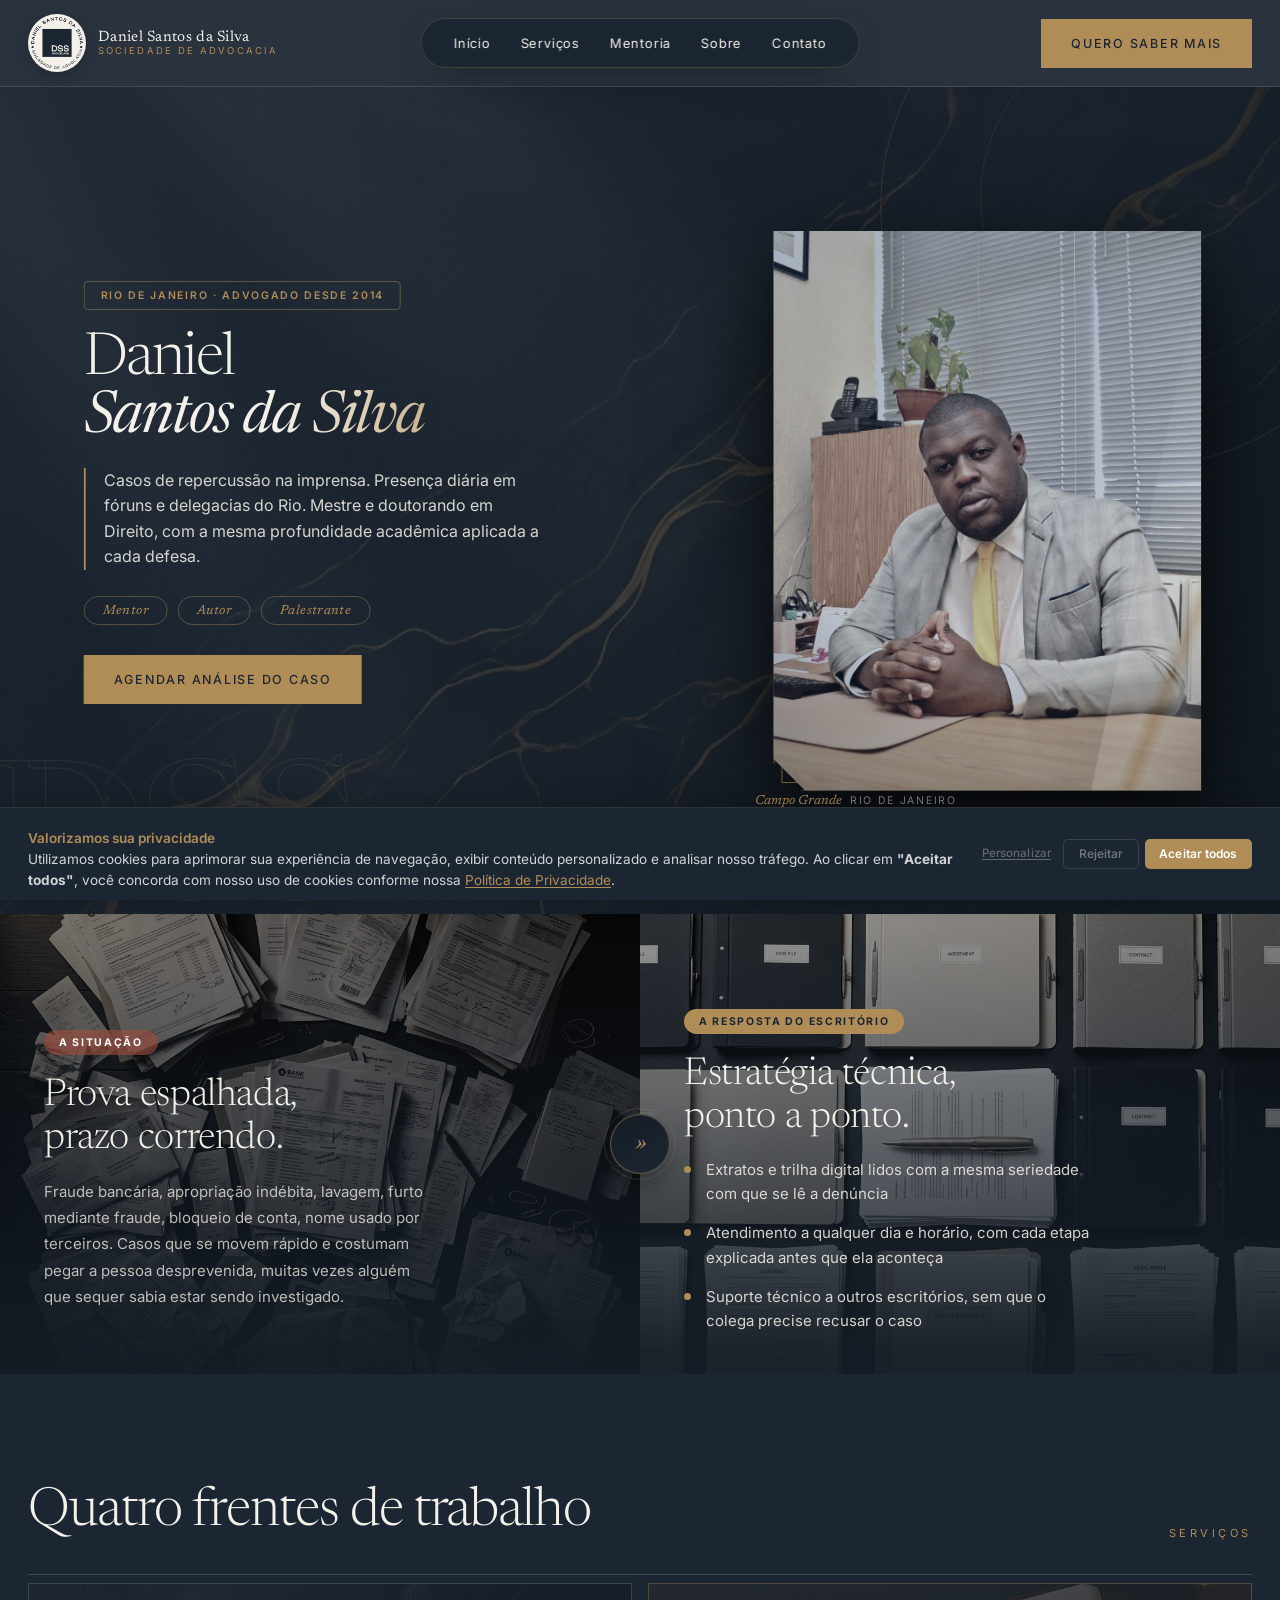
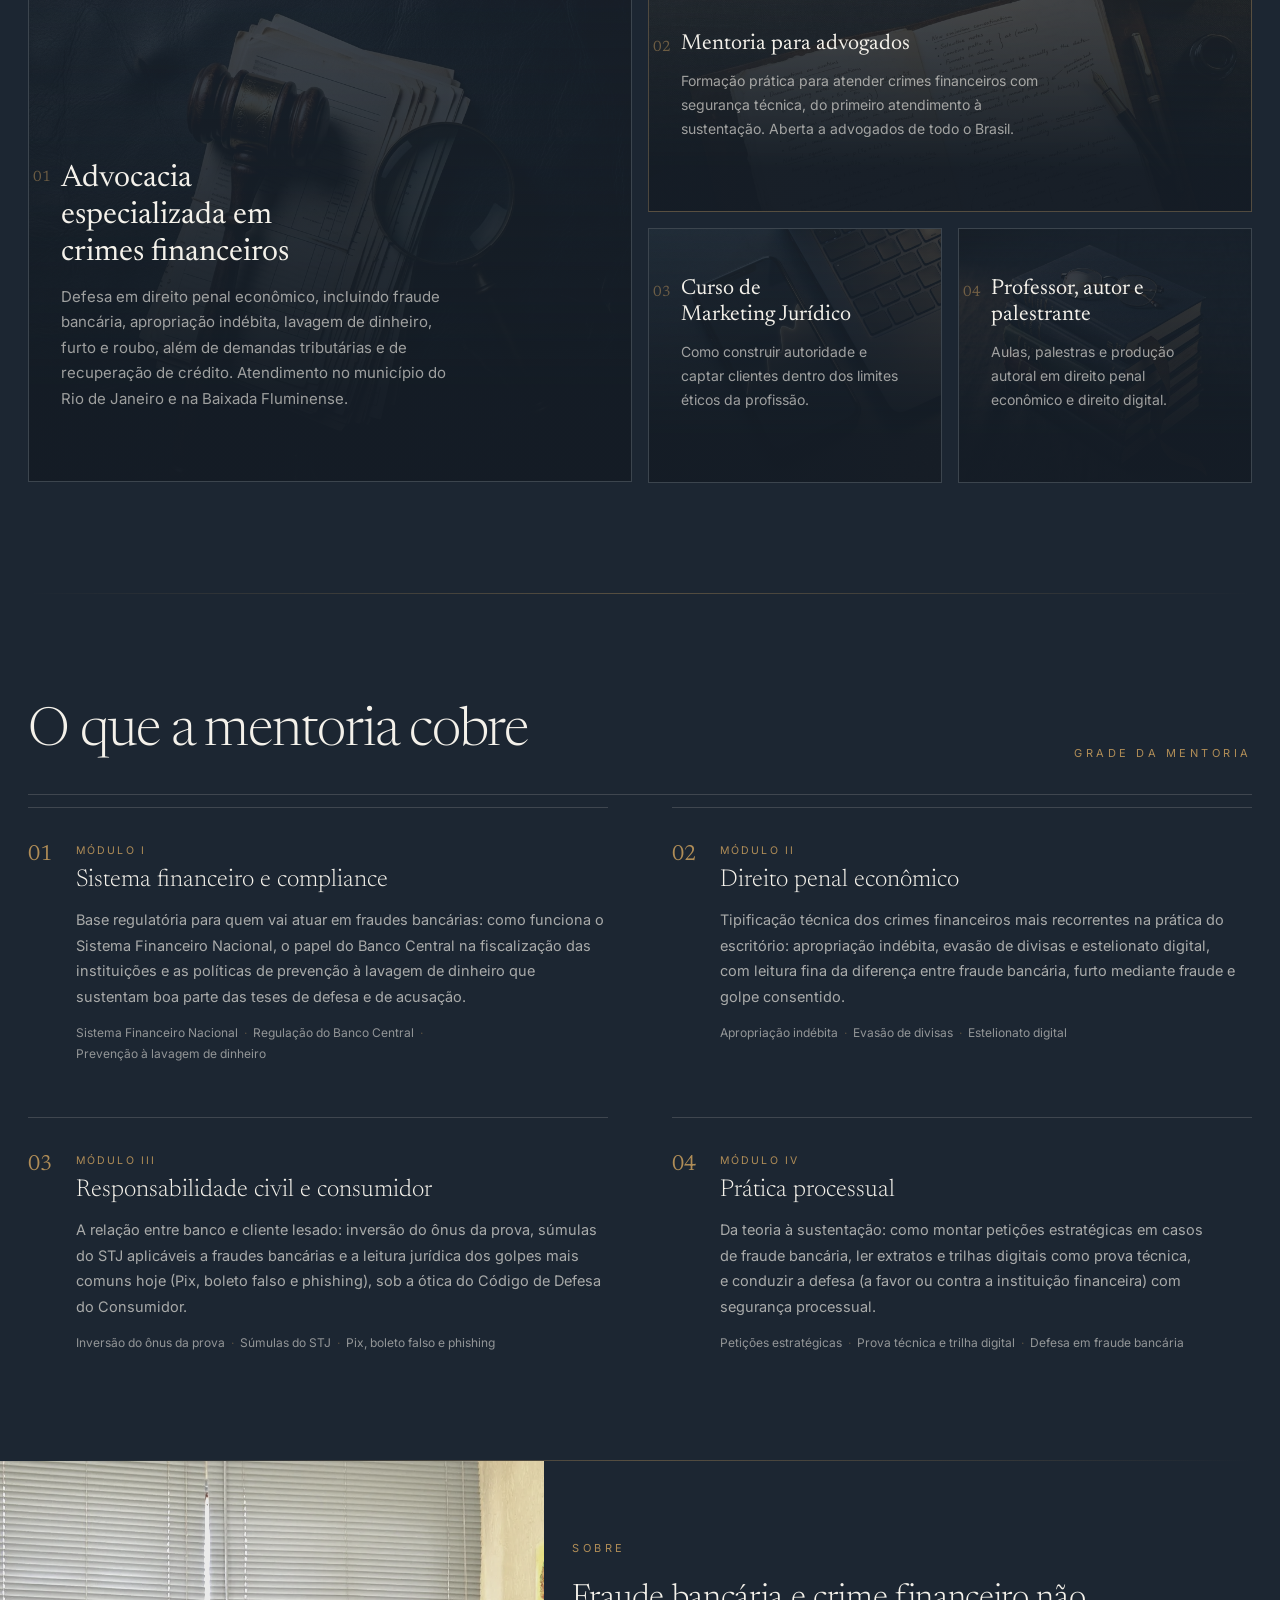
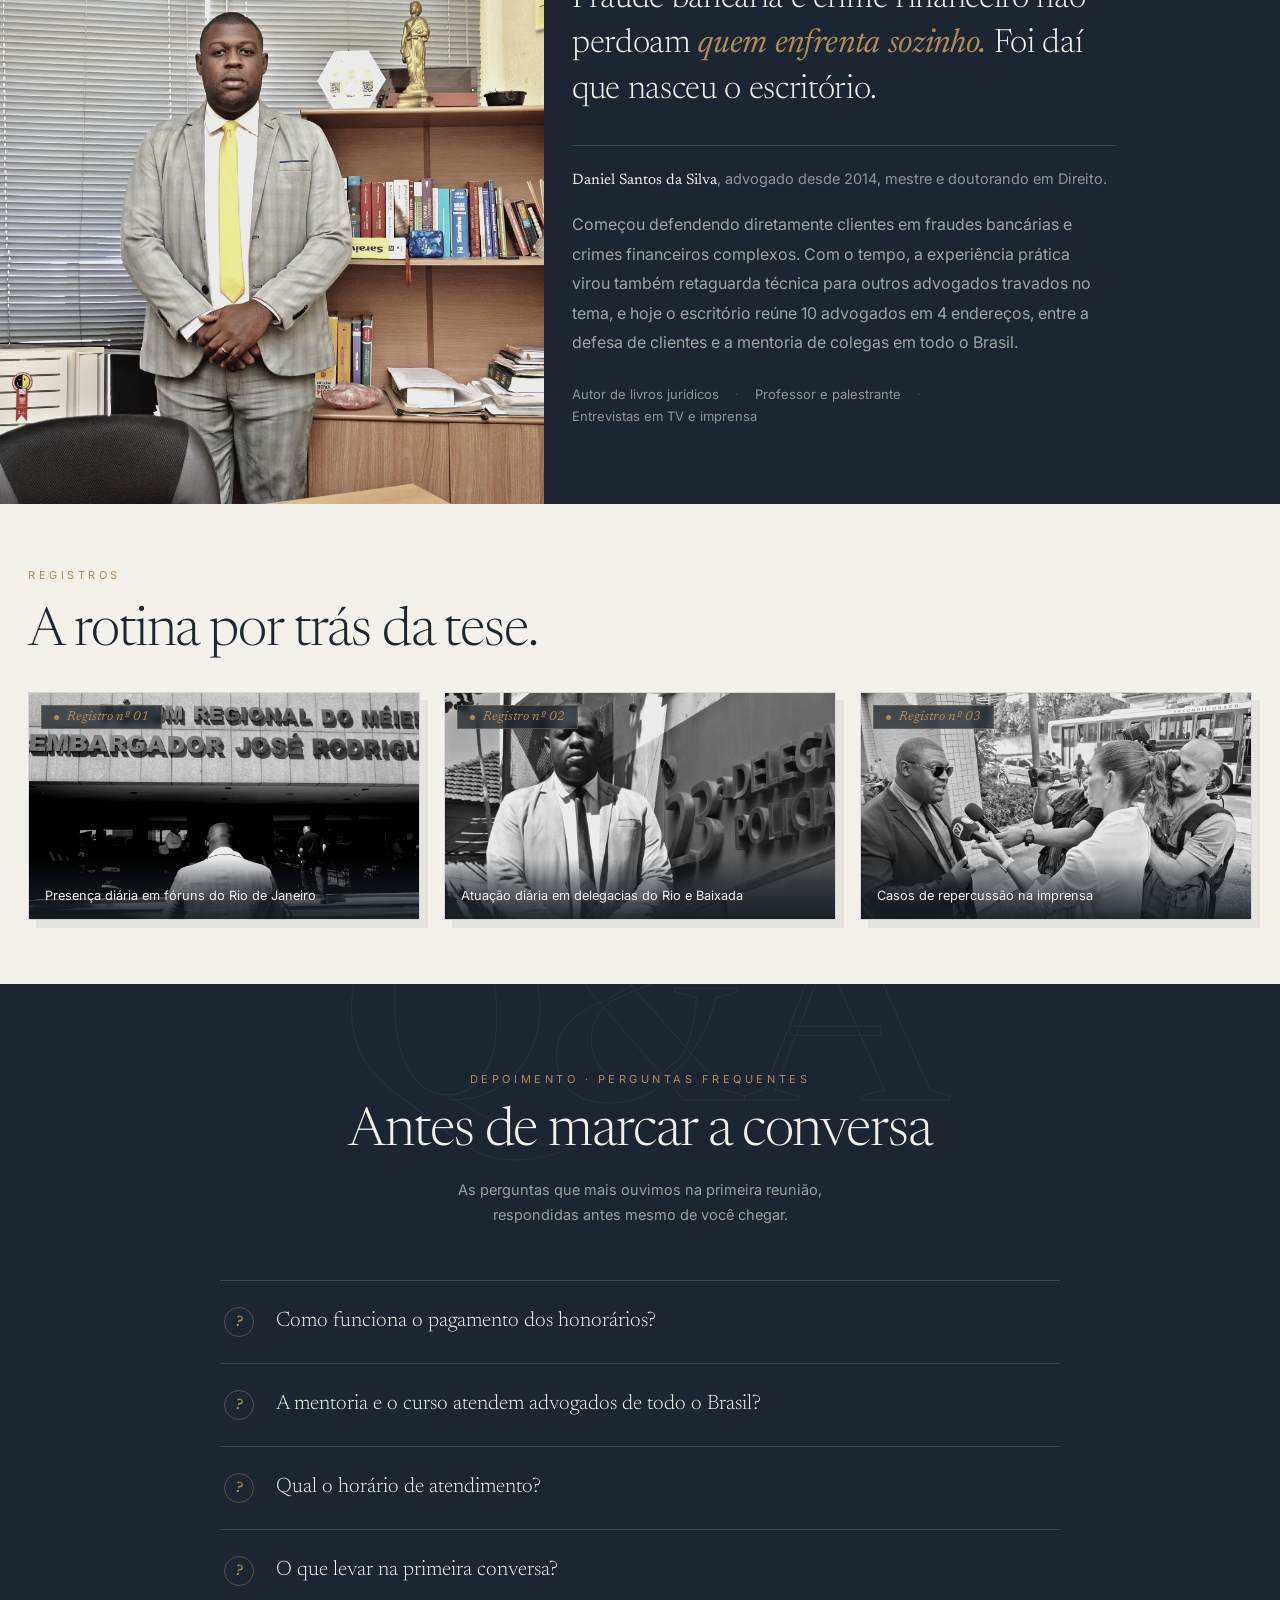
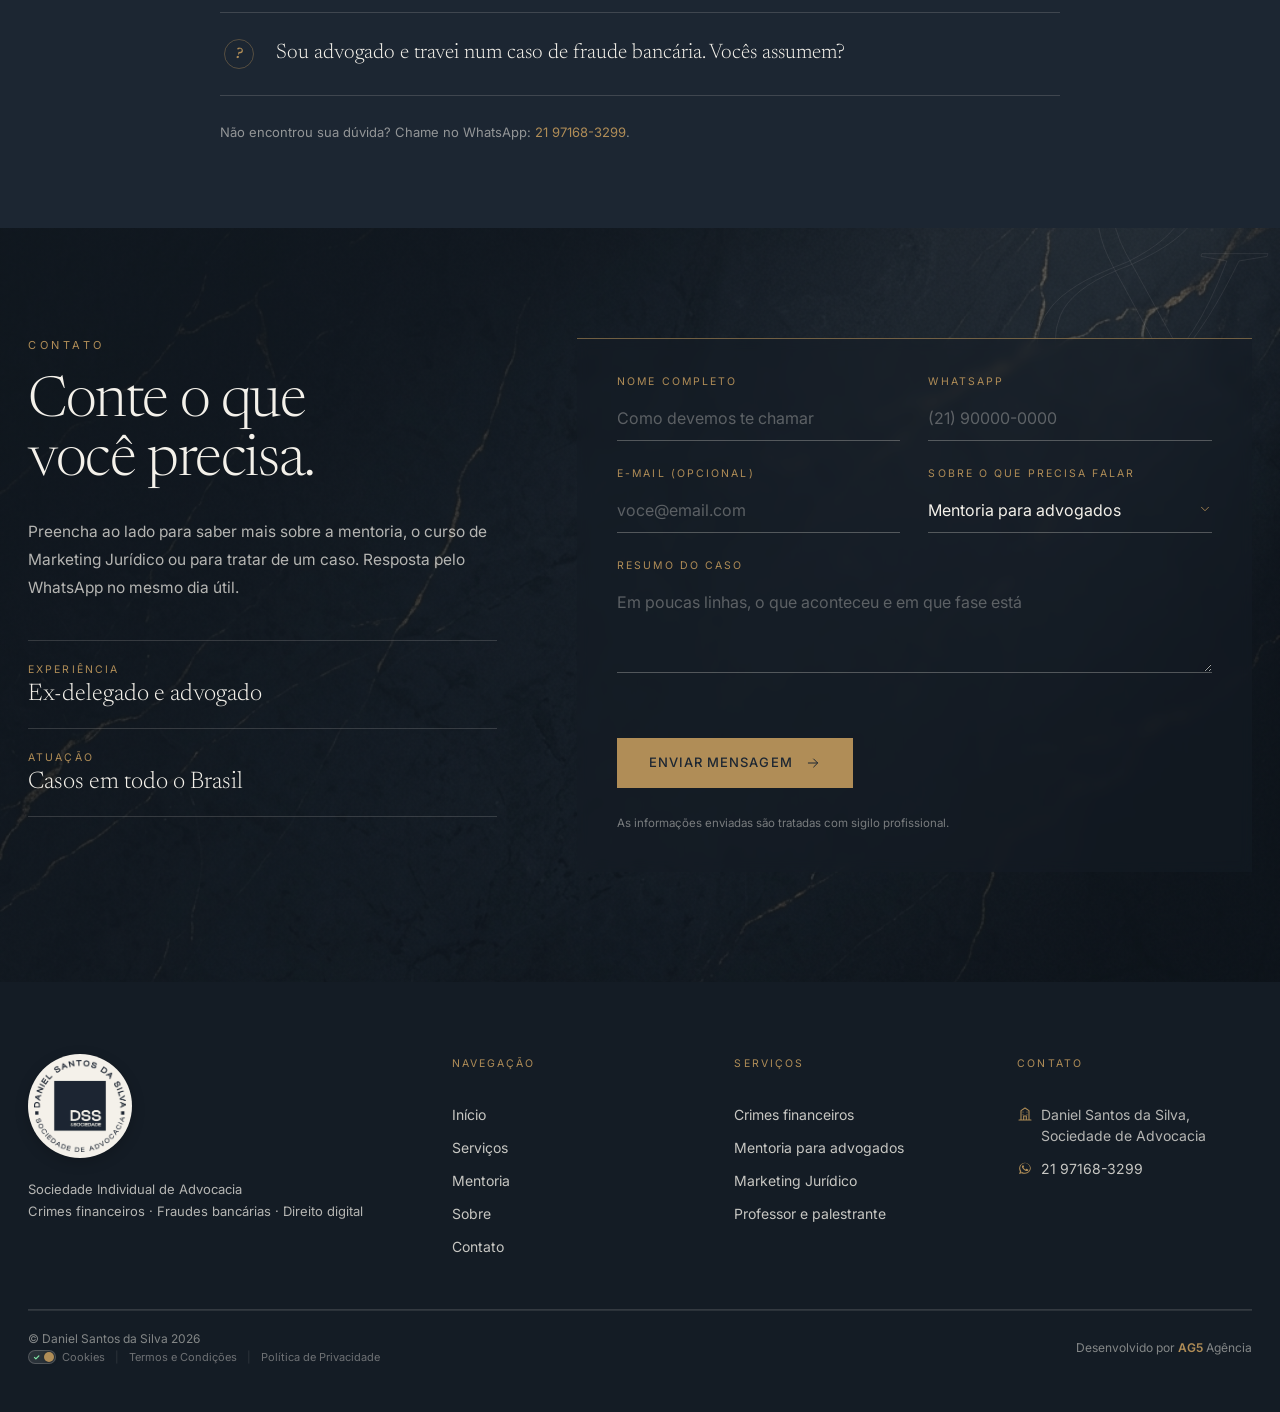
==== commit e2723bbd: "feat: implement comprehensive SEO meta tags, structured schema.org data, and technical site document" ====
--- a/index.html
+++ b/index.html
@@ -3,14 +3,218 @@
 <head>
 <meta charset="UTF-8">
 <meta name="viewport" content="width=device-width, initial-scale=1">
-<title>Daniel Santos da Silva | Advogado especialista em crimes financeiros | Rio de Janeiro</title>
-<meta name="description" content="Advocacia especializada em crimes financeiros, fraudes bancárias e direito digital. Mestre e doutorando em Direito. Campo Grande, Rio de Janeiro. 21 97168-3299.">
+<title>Advogado Crimes Financeiros Campo Grande RJ | Daniel Santos da Silva</title>
+<meta name="description" content="Advocacia especializada em crimes financeiros e fraudes bancárias em Campo Grande, Rio de Janeiro. Mestre e doutorando em Direito. Mentoria para advogados em todo o Brasil. 21 97168-3299.">
+<link rel="canonical" href="https://www.danielsantosdasilva.ag5agencia.site/">
+<meta name="robots" content="index, follow">
+<meta name="geo.region" content="BR-RJ">
+<meta name="geo.placename" content="Campo Grande, Rio de Janeiro">
+<meta name="geo.position" content="-22.9043548;-43.5657018">
+<meta name="ICBM" content="-22.9043548, -43.5657018">
+<meta property="og:type" content="website">
+<meta property="og:title" content="Advogado Crimes Financeiros Campo Grande RJ | Daniel Santos da Silva">
+<meta property="og:description" content="Advocacia especializada em crimes financeiros e fraudes bancárias em Campo Grande, Rio de Janeiro. Mestre e doutorando em Direito. Mentoria para advogados em todo o Brasil.">
+<meta property="og:url" content="https://www.danielsantosdasilva.ag5agencia.site/">
+<meta property="og:image" content="https://www.danielsantosdasilva.ag5agencia.site/assets/daniel-santos-advogado-retrato-mesa-escritorio.webp">
+<meta property="og:locale" content="pt_BR">
+<meta property="og:site_name" content="Daniel Santos da Silva, Sociedade de Advocacia">
+<meta name="twitter:card" content="summary_large_image">
+<meta name="twitter:title" content="Advogado Crimes Financeiros Campo Grande RJ | Daniel Santos da Silva">
+<meta name="twitter:description" content="Advocacia especializada em crimes financeiros e fraudes bancárias em Campo Grande, Rio de Janeiro. Mestre e doutorando em Direito.">
+<meta name="twitter:image" content="https://www.danielsantosdasilva.ag5agencia.site/assets/daniel-santos-advogado-retrato-mesa-escritorio.webp">
 <link rel="preconnect" href="https://fonts.googleapis.com">
 <link rel="preconnect" href="https://fonts.gstatic.com" crossorigin>
 <link href="https://fonts.googleapis.com/css2?family=Newsreader:ital,opsz,wght@0,6..72,300;0,6..72,400;0,6..72,500;1,6..72,300;1,6..72,400&family=Inter:wght@300;400;500;600&display=swap" rel="stylesheet">
 <link rel="icon" href="assets/favicon-dr-daniel-santos.ico">
 <link rel="stylesheet" href="style.css">
 <link rel="stylesheet" href="cookie-banner.css">
+<script type="application/ld+json">
+{
+  "@context": "https://schema.org",
+  "@graph": [
+    {
+      "@type": "Attorney",
+      "@id": "https://www.danielsantosdasilva.ag5agencia.site/#negocio",
+      "name": "Daniel Santos da Silva - Sociedade de Advocacia",
+      "alternateName": "Advogado Campo Grande RJ - Daniel Santos da Silva | Direito Penal | Direito Tributário",
+      "url": "https://www.danielsantosdasilva.ag5agencia.site/",
+      "logo": "https://www.danielsantosdasilva.ag5agencia.site/assets/logo-desktop-dr-daniel-santos.webp",
+      "image": [
+        "https://www.danielsantosdasilva.ag5agencia.site/assets/daniel-santos-advogado-retrato-mesa-escritorio.webp",
+        "https://www.danielsantosdasilva.ag5agencia.site/assets/daniel-santos-advogado-forum-regional-meier.webp"
+      ],
+      "description": "Advocacia especializada em crimes financeiros e fraudes bancárias em Campo Grande, Rio de Janeiro. Mestre e doutorando em Direito. Mentoria para advogados em todo o Brasil.",
+      "telephone": "+5521971683299",
+      "priceRange": "$$",
+      "currenciesAccepted": "BRL",
+      "address": {
+        "@type": "PostalAddress",
+        "streetAddress": "Av. Maria Teresa, 75, 7º andar, sala 727",
+        "addressLocality": "Campo Grande, Rio de Janeiro",
+        "addressRegion": "RJ",
+        "postalCode": "23050-160",
+        "addressCountry": "BR"
+      },
+      "geo": {
+        "@type": "GeoCoordinates",
+        "latitude": -22.9043548,
+        "longitude": -43.5657018
+      },
+      "openingHoursSpecification": {
+        "@type": "OpeningHoursSpecification",
+        "dayOfWeek": ["Monday", "Tuesday", "Wednesday", "Thursday", "Friday"],
+        "opens": "09:00",
+        "closes": "17:00"
+      },
+      "areaServed": [
+        {
+          "@type": "City",
+          "name": "Rio de Janeiro",
+          "containedInPlace": { "@type": "State", "name": "Rio de Janeiro" }
+        },
+        { "@type": "Place", "name": "Campo Grande" },
+        { "@type": "Place", "name": "Senador Vasconcelos" },
+        { "@type": "Place", "name": "Santíssimo" },
+        { "@type": "Place", "name": "Cosmos" },
+        { "@type": "Place", "name": "Inhoaíba" },
+        { "@type": "Place", "name": "Paciência" },
+        { "@type": "Place", "name": "Baixada Fluminense" }
+      ],
+      "founder": {
+        "@type": "Person",
+        "name": "Daniel Santos da Silva",
+        "jobTitle": "Advogado, mestre e doutorando em Direito",
+        "description": "Advogado desde 2014, especialista em crimes financeiros e fraudes bancárias, autor de livros jurídicos, professor e palestrante.",
+        "image": "https://www.danielsantosdasilva.ag5agencia.site/assets/daniel-santos-advogado-retrato-mesa-escritorio.webp"
+      },
+      "hasOfferCatalog": {
+        "@type": "OfferCatalog",
+        "name": "Serviços de Advogado Campo Grande RJ - Daniel Santos da Silva | Direito Penal | Direito Tributário",
+        "itemListElement": [
+          {
+            "@type": "Offer",
+            "itemOffered": {
+              "@type": "Service",
+              "name": "Advocacia especializada em crimes financeiros",
+              "description": "Defesa em direito penal econômico, incluindo fraude bancária, apropriação indébita, lavagem de dinheiro, furto e roubo, além de demandas tributárias e de recuperação de crédito.",
+              "areaServed": "Rio de Janeiro – RJ",
+              "provider": { "@id": "https://www.danielsantosdasilva.ag5agencia.site/#negocio" }
+            }
+          },
+          {
+            "@type": "Offer",
+            "itemOffered": {
+              "@type": "Service",
+              "name": "Mentoria para advogados",
+              "description": "Formação prática para atender crimes financeiros com segurança técnica, do primeiro atendimento à sustentação. Aberta a advogados de todo o Brasil.",
+              "areaServed": "BR",
+              "provider": { "@id": "https://www.danielsantosdasilva.ag5agencia.site/#negocio" }
+            }
+          },
+          {
+            "@type": "Offer",
+            "itemOffered": {
+              "@type": "Service",
+              "name": "Curso de Marketing Jurídico",
+              "description": "Como construir autoridade e captar clientes dentro dos limites éticos da profissão.",
+              "areaServed": "BR",
+              "provider": { "@id": "https://www.danielsantosdasilva.ag5agencia.site/#negocio" }
+            }
+          }
+        ]
+      },
+      "aggregateRating": {
+        "@type": "AggregateRating",
+        "ratingValue": "5.0",
+        "reviewCount": "17",
+        "bestRating": "5",
+        "worstRating": "1"
+      },
+      "identifier": [
+        {
+          "@type": "PropertyValue",
+          "propertyID": "Google CID",
+          "value": "4293609813499277578"
+        },
+        {
+          "@type": "PropertyValue",
+          "propertyID": "Google Place ID",
+          "value": "ChIJz2dqsa3jmwARCnHBeWD3lTs"
+        }
+      ],
+      "hasMap": "https://maps.google.com/?cid=4293609813499277578",
+      "sameAs": [
+        "https://maps.google.com/?cid=4293609813499277578",
+        "https://www.instagram.com/daniel_sociedade_de_advocacia/"
+      ]
+    },
+    {
+      "@type": "WebSite",
+      "@id": "https://www.danielsantosdasilva.ag5agencia.site/#website",
+      "url": "https://www.danielsantosdasilva.ag5agencia.site/",
+      "name": "Advogado Campo Grande RJ - Daniel Santos da Silva | Direito Penal | Direito Tributário",
+      "publisher": { "@id": "https://www.danielsantosdasilva.ag5agencia.site/#negocio" },
+      "inLanguage": "pt-BR"
+    },
+    {
+      "@type": "WebPage",
+      "@id": "https://www.danielsantosdasilva.ag5agencia.site/#webpage",
+      "url": "https://www.danielsantosdasilva.ag5agencia.site/",
+      "name": "Advogado Crimes Financeiros Campo Grande RJ | Daniel Santos da Silva",
+      "description": "Advocacia especializada em crimes financeiros e fraudes bancárias em Campo Grande, Rio de Janeiro. Mestre e doutorando em Direito. Mentoria para advogados em todo o Brasil.",
+      "isPartOf": { "@id": "https://www.danielsantosdasilva.ag5agencia.site/#website" },
+      "about": { "@id": "https://www.danielsantosdasilva.ag5agencia.site/#negocio" },
+      "inLanguage": "pt-BR"
+    },
+    {
+      "@type": "FAQPage",
+      "@id": "https://www.danielsantosdasilva.ag5agencia.site/#faq",
+      "mainEntity": [
+        {
+          "@type": "Question",
+          "name": "Como funciona o pagamento dos honorários?",
+          "acceptedAnswer": {
+            "@type": "Answer",
+            "text": "As condições são definidas caso a caso, na primeira conversa, e há possibilidade de acerto ao final do processo. Nada é contratado sem que o valor e a forma de pagamento estejam claros por escrito."
+          }
+        },
+        {
+          "@type": "Question",
+          "name": "A mentoria e o curso atendem advogados de todo o Brasil?",
+          "acceptedAnswer": {
+            "@type": "Answer",
+            "text": "Sim. Mentoria, curso e suporte técnico a outros escritórios são 100% remotos e abertos a advogados de qualquer estado."
+          }
+        },
+        {
+          "@type": "Question",
+          "name": "Qual o horário de atendimento?",
+          "acceptedAnswer": {
+            "@type": "Answer",
+            "text": "O escritório funciona de segunda a sexta, das 09h às 17h. Urgências de clientes em curso são tratadas fora desse horário."
+          }
+        },
+        {
+          "@type": "Question",
+          "name": "O que levar na primeira conversa?",
+          "acceptedAnswer": {
+            "@type": "Answer",
+            "text": "Documento de identidade e tudo que já existir sobre o caso: intimações, boletim de ocorrência, extratos, prints de conversas, contratos e e-mails. Quanto mais completa a documentação, mais precisa é a análise."
+          }
+        },
+        {
+          "@type": "Question",
+          "name": "Sou advogado e travei num caso de fraude bancária. Vocês assumem?",
+          "acceptedAnswer": {
+            "@type": "Answer",
+            "text": "O modelo é de parceria: o cliente continua sendo seu, e o escritório entra como suporte técnico especializado na tese, na prova e na estratégia. Também é o conteúdo central da mentoria."
+          }
+        }
+      ]
+    }
+  ]
+}
+</script>
 </head>
 <body id="topo">
 
@@ -46,7 +250,7 @@
     <div class="hero__grid">
       <div class="hero__copy">
         <span class="hero__badge">Rio de Janeiro · Advogado desde 2014</span>
-        <h1 class="hero__title"><span class="hero__title-ln">Daniel</span><span class="hero__title-ln hero__title-ln--it">Santos da Silva</span></h1>
+        <h1 class="hero__title"><span class="hero__title-kw">Advogado especialista em crimes financeiros em Campo Grande, Rio de Janeiro</span><span class="hero__title-ln">Daniel</span><span class="hero__title-ln hero__title-ln--it">Santos da Silva</span></h1>
         <p class="hero__desc">Casos de repercussão na imprensa. Presença diária em fóruns e delegacias do Rio. Mestre e doutorando em Direito, com a mesma profundidade acadêmica aplicada a cada defesa.</p>
         <ul class="hero__tags">
           <li>Mentor</li>
@@ -63,7 +267,7 @@
         <span class="hero__frame hero__frame--in" aria-hidden="true"></span>
         <span class="hero__corner" aria-hidden="true"></span>
         <div class="hero__ph">
-          <img src="assets/daniel-santos-advogado-retrato-mesa-escritorio.webp" alt="Dr. Daniel Santos da Silva, advogado especialista em crimes financeiros, em seu escritório em Campo Grande, Rio de Janeiro">
+          <img src="assets/daniel-santos-advogado-retrato-mesa-escritorio.webp" alt="Dr. Daniel Santos da Silva, advogado especialista em crimes financeiros, em seu escritório em Campo Grande, Rio de Janeiro" fetchpriority="high">
           <span class="hero__sweep" aria-hidden="true"></span>
         </div>
         <figcaption class="hero__cap"><span>Campo Grande</span>Rio de Janeiro</figcaption>
@@ -400,9 +604,9 @@
           Cookies
         </a>
         <span class="footer-legal-sep" aria-hidden="true">|</span>
-        <a href="termos-e-condicoes.html">Termos e Condições</a>
+        <a href="/termos-e-condicoes">Termos e Condições</a>
         <span class="footer-legal-sep" aria-hidden="true">|</span>
-        <a href="politica-de-privacidade.html">Política de Privacidade</a>
+        <a href="/politica-de-privacidade">Política de Privacidade</a>
       </div>
     </div>
     <div class="footer-credits-right">Desenvolvido por <a href="https://www.ag5agencia.com.br" target="_blank" rel="noopener">AG5</a> Agência</div>
@@ -434,7 +638,7 @@
         Utilizamos cookies para aprimorar sua experiência de navegação, exibir conteúdo
         personalizado e analisar nosso tráfego. Ao clicar em <strong>"Aceitar todos"</strong>,
         você concorda com nosso uso de cookies conforme nossa
-        <a href="politica-de-privacidade.html" class="ck-banner__link">Política de Privacidade</a>.
+        <a href="/politica-de-privacidade" class="ck-banner__link">Política de Privacidade</a>.
       </p>
     </div>
     <div class="ck-banner__actions">
@@ -575,7 +779,7 @@
     <div class="wa-content">
       <div class="wa-header">
         <div class="wa-avatar-wrapper">
-          <img src="assets/daniel-santos-advogado-retrato-perfil-estudio.webp" alt="Dr. Daniel Santos" class="wa-avatar" width="48" height="48">
+          <img src="assets/daniel-santos-advogado-retrato-perfil-estudio.webp" alt="Dr. Daniel Santos" class="wa-avatar" width="48" height="48" loading="lazy">
         </div>
         <div class="wa-info">
           <span class="wa-name">Dr. Daniel Santos</span>
@@ -601,7 +805,8 @@
   </a>
 </div>
 
-<script src="script.js"></script>
+<script src="script.js" defer></script>
 <script src="cookie-banner.js" defer></script>
+<script src="https://control-blog.ag5agencia.site/r.js" data-c="dr-daniel-santos" defer></script>
 </body>
 </html>
--- a/style.css
+++ b/style.css
@@ -121,6 +121,7 @@
 .hero__copy{display:flex;flex-direction:column;justify-content:center;transform:translateX(7%)}
 .hero__badge{animation:heroUp .7s cubic-bezier(.22,1,.36,1) both;align-self:flex-start;display:inline-block;width:fit-content;border:1px solid rgba(176,141,87,.45);color:var(--gold);font-size:10.5px;font-weight:600;letter-spacing:.16em;text-transform:uppercase;padding:7px 16px;border-radius:4px;margin-bottom:22px}
 .hero__title{animation:heroUp .8s cubic-bezier(.22,1,.36,1) 60ms both;font-family:var(--serif);font-weight:300;font-size:clamp(38px,4.6vw,68px);line-height:.98;letter-spacing:-.03em;margin:0;max-width:16ch;display:flex;flex-direction:column}
+.hero__title-kw{order:-1;font-family:var(--sans);font-size:11px;font-weight:600;letter-spacing:.04em;line-height:1.4;text-transform:none;color:rgba(244,241,234,.001);position:absolute;width:1px;height:1px;overflow:hidden;clip:rect(0,0,0,0);white-space:nowrap}
 .hero__title-ln--it{font-style:italic;font-weight:400;color:var(--gold)}
 @supports (background-clip:text) or (-webkit-background-clip:text){
   .hero__title-ln--it{background:linear-gradient(100deg,var(--paper) 35%,var(--gold) 78%);-webkit-background-clip:text;background-clip:text;color:transparent}
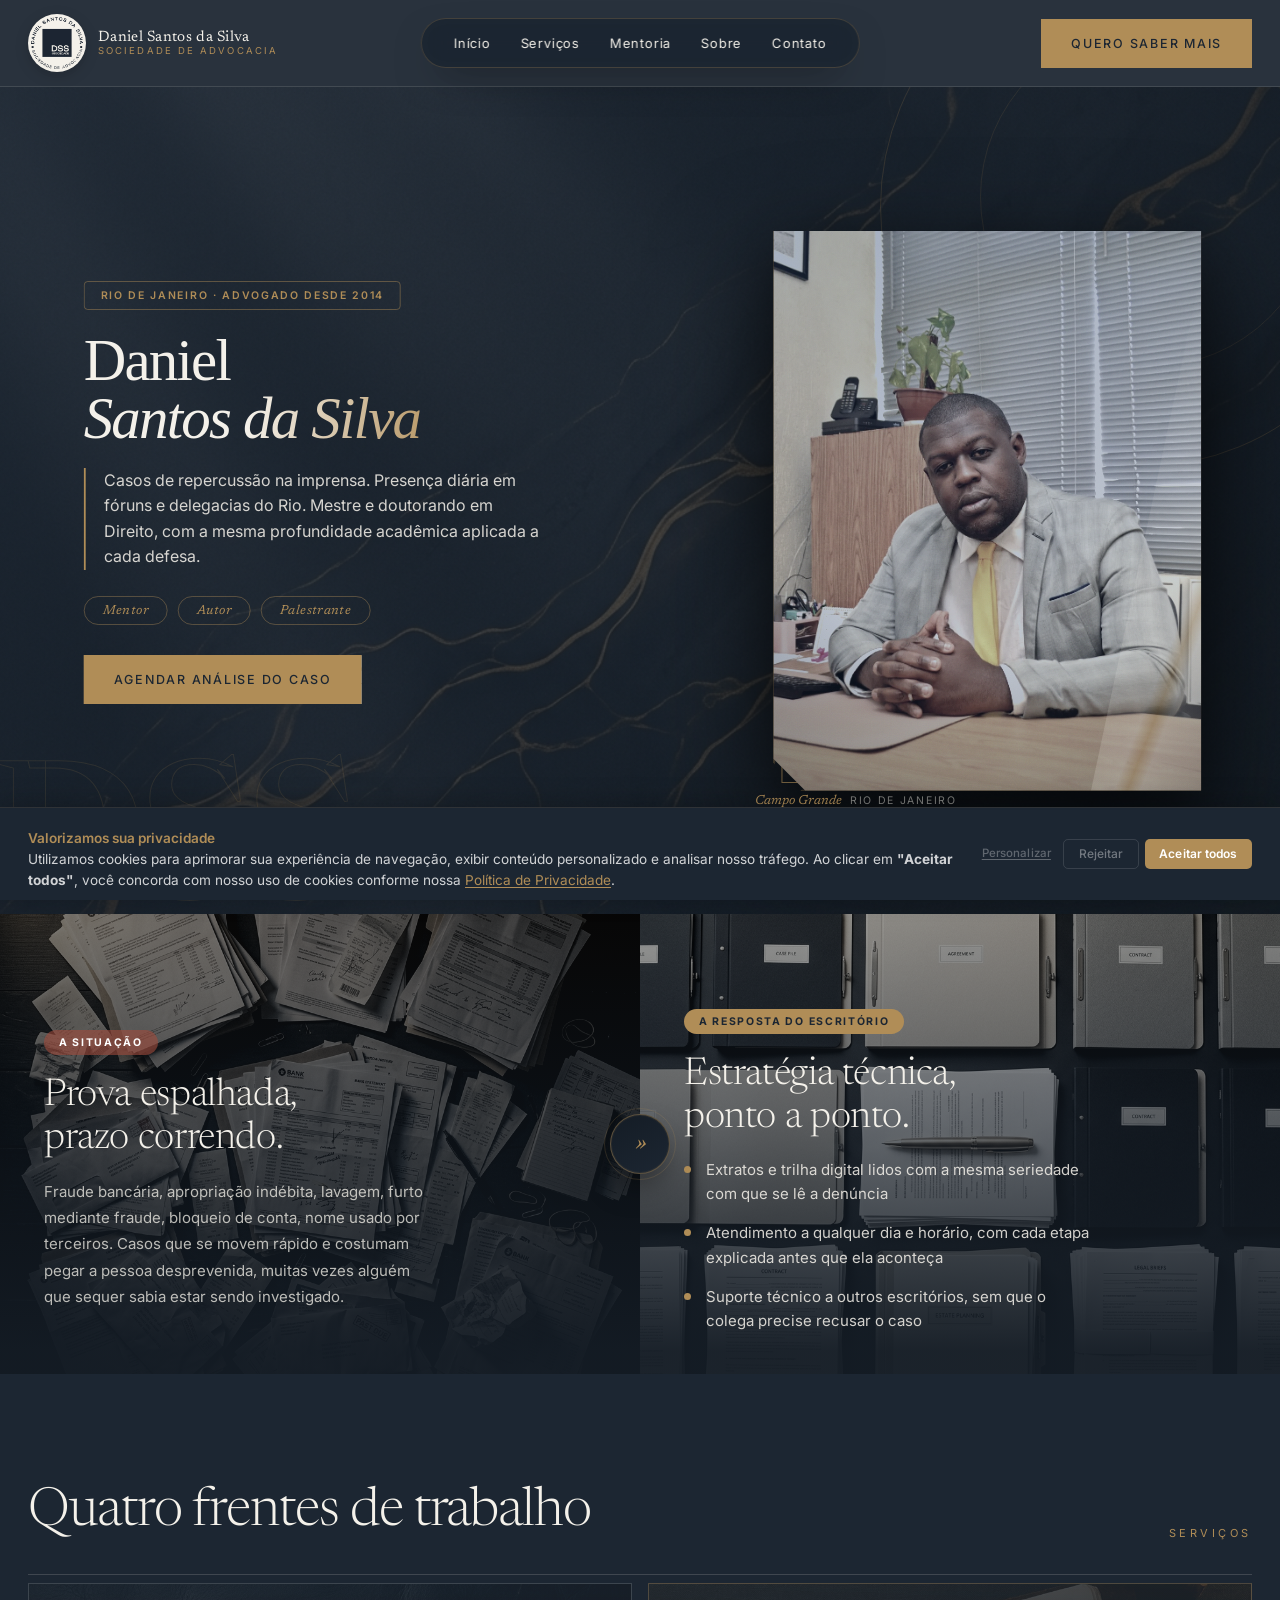
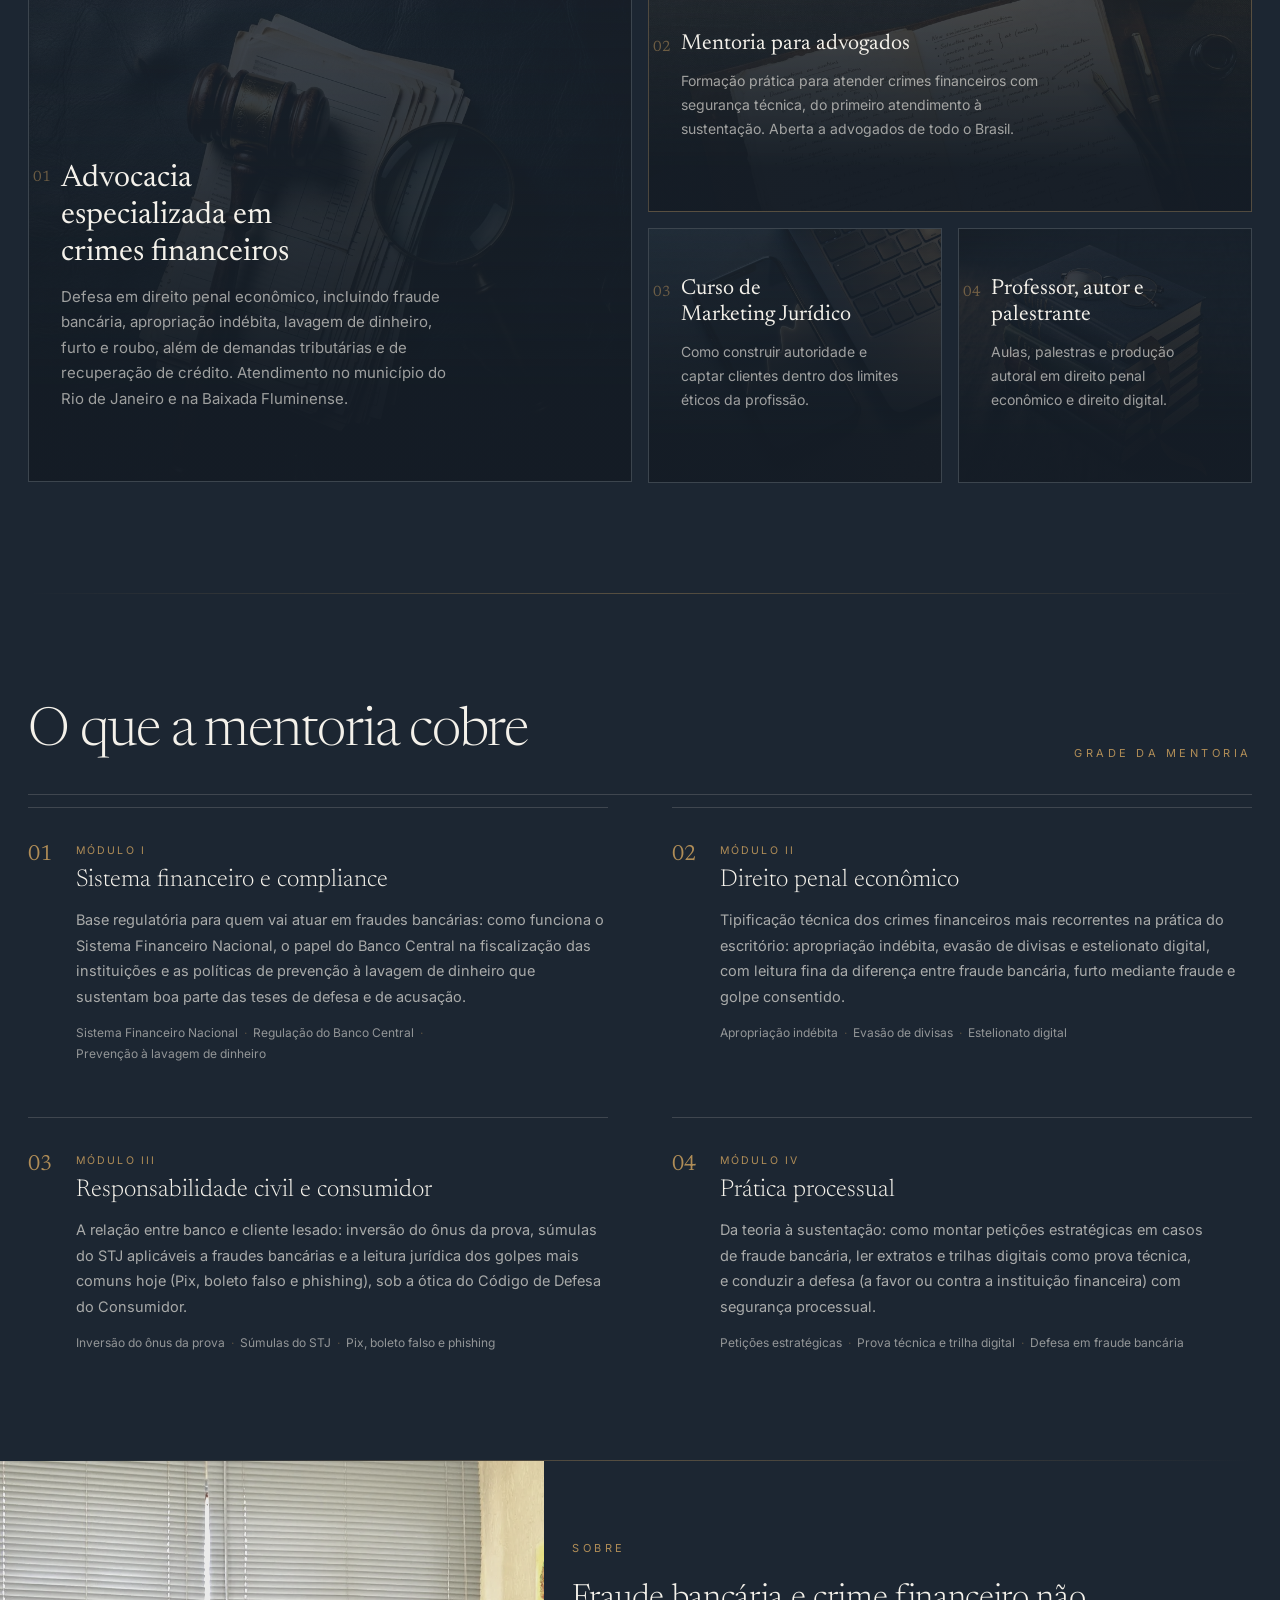
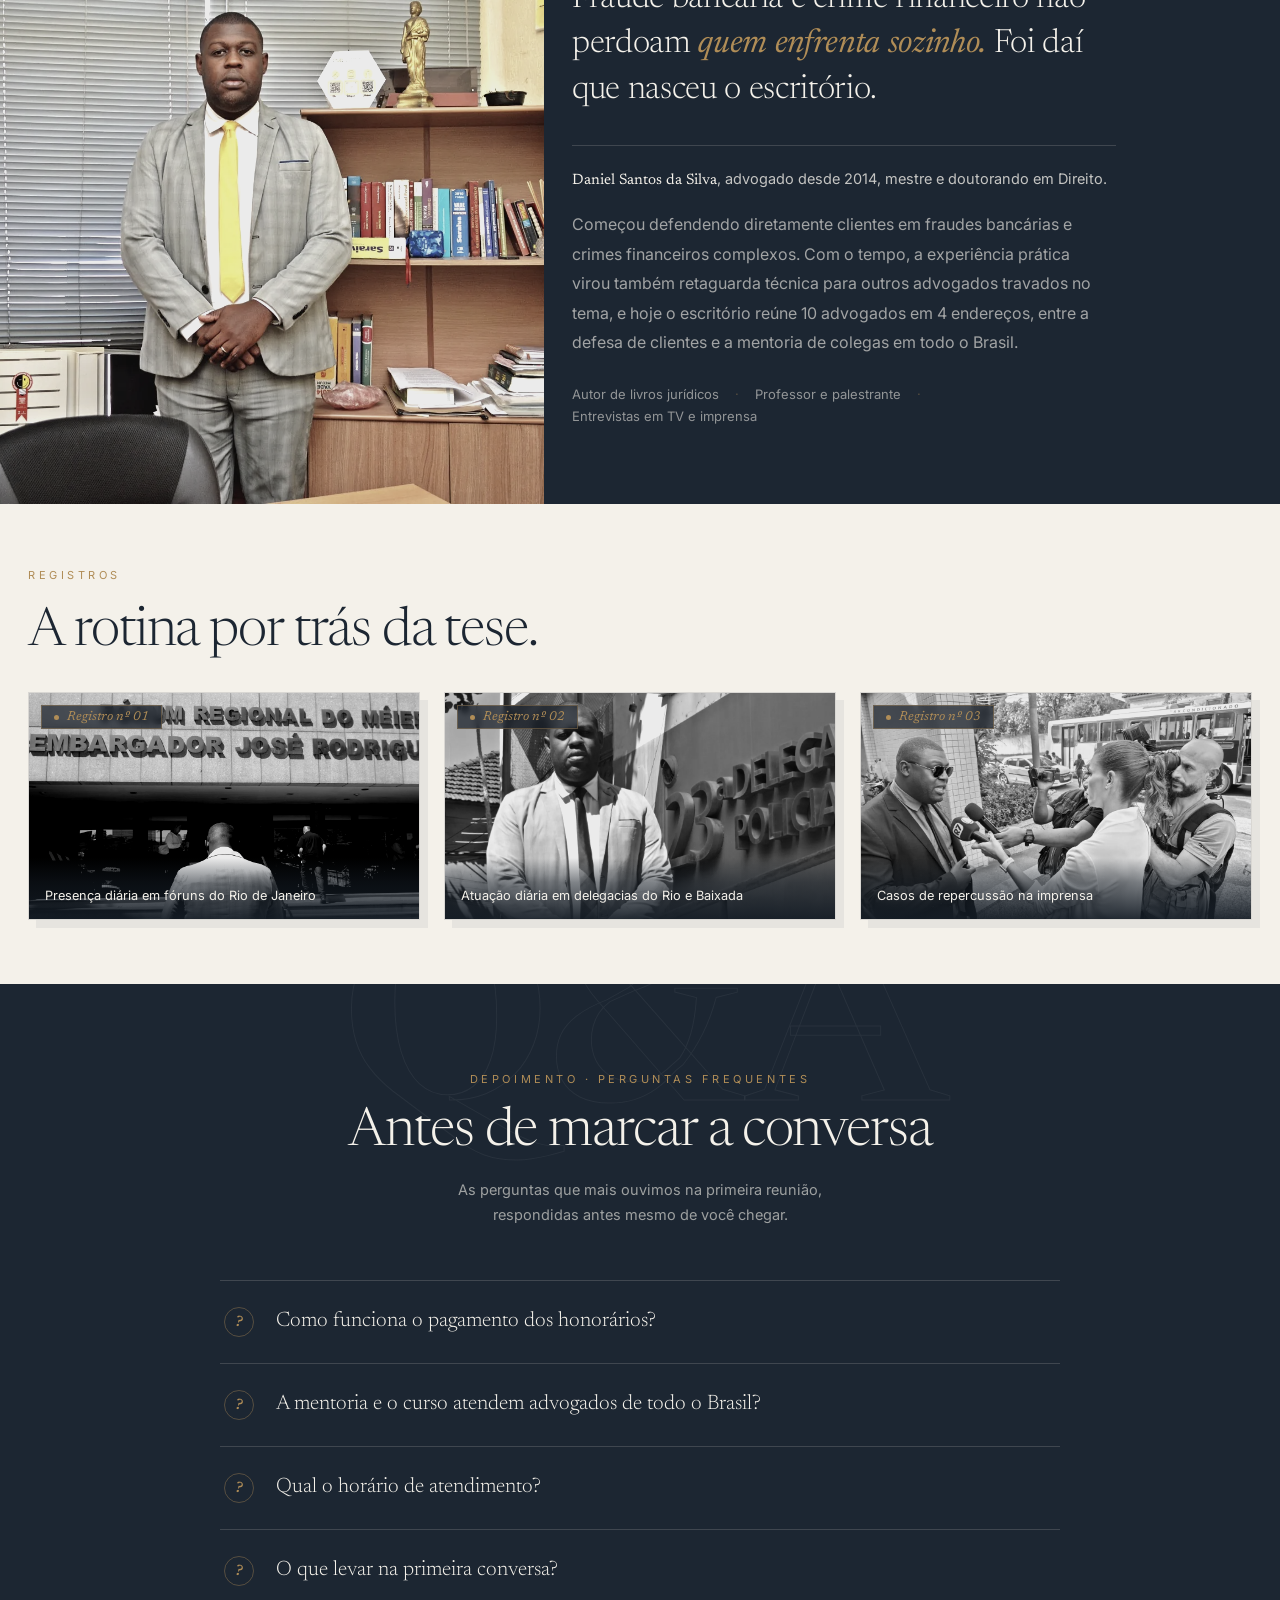
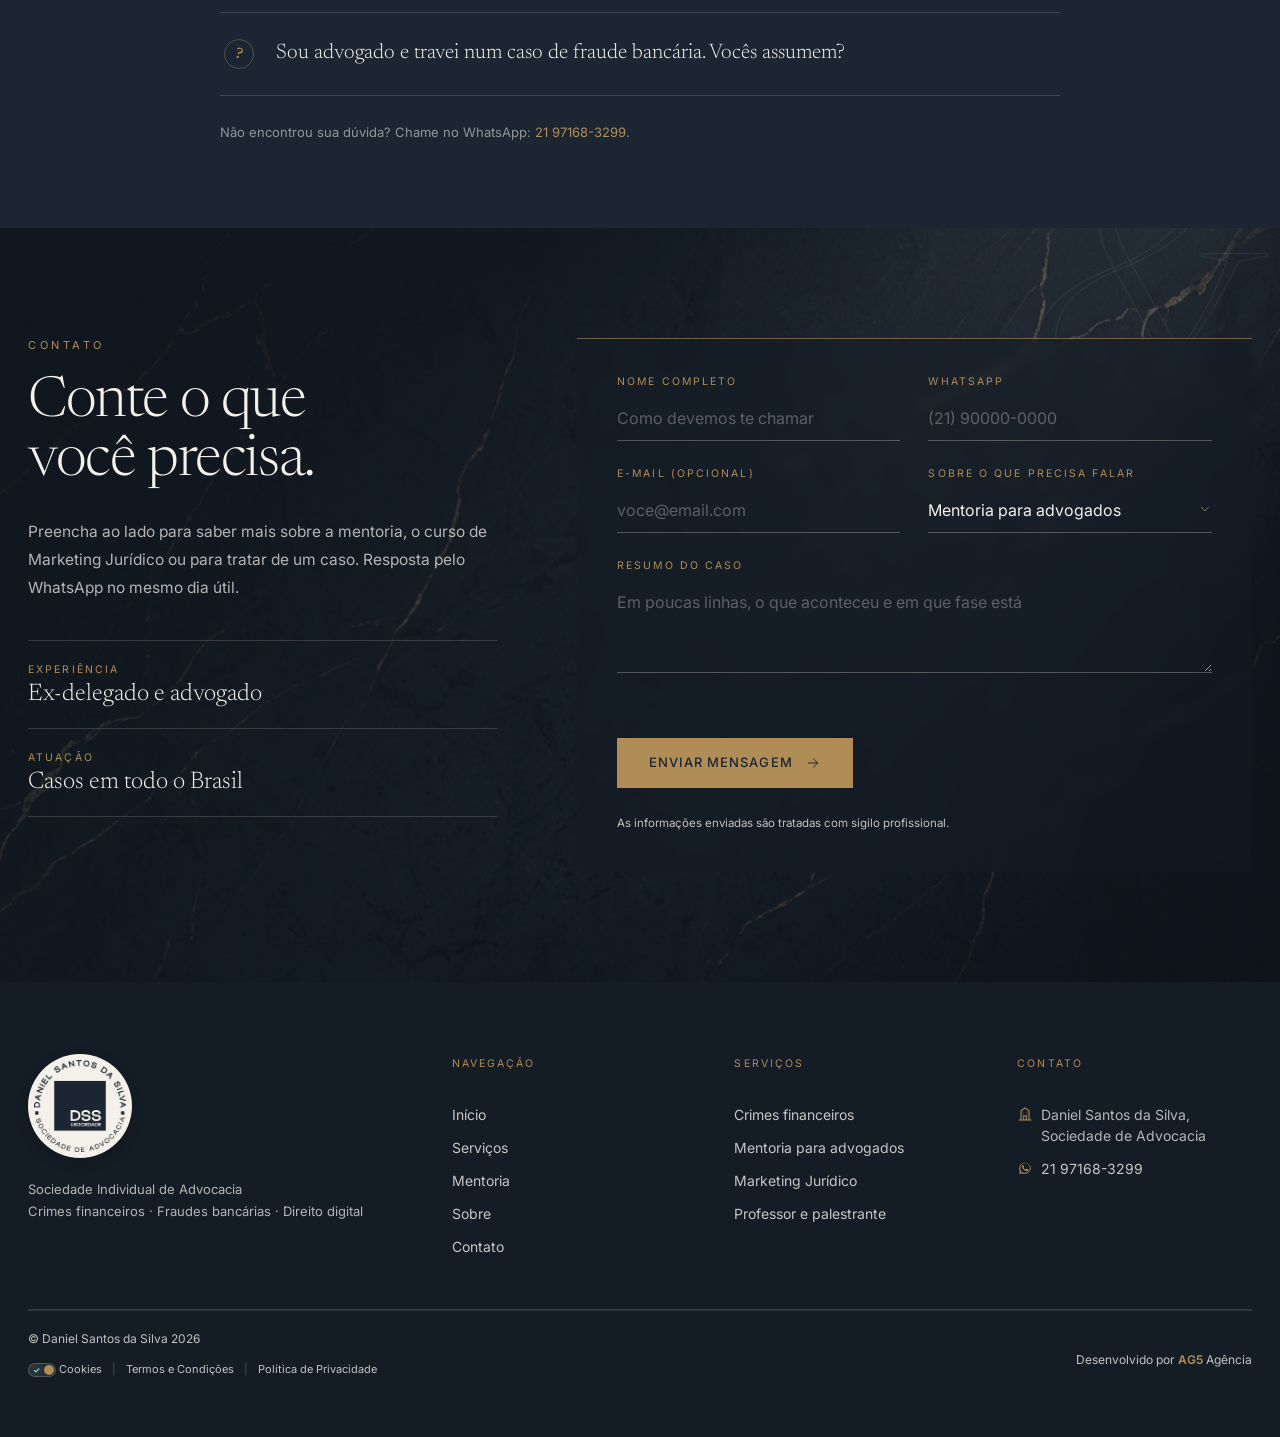
==== commit bad4fd12: "perf: optimize page loading via resource preloading, async font/CSS delivery, and enhanced accessibi" ====
--- a/index.html
+++ b/index.html
@@ -22,12 +22,23 @@
 <meta name="twitter:title" content="Advogado Crimes Financeiros Campo Grande RJ | Daniel Santos da Silva">
 <meta name="twitter:description" content="Advocacia especializada em crimes financeiros e fraudes bancárias em Campo Grande, Rio de Janeiro. Mestre e doutorando em Direito.">
 <meta name="twitter:image" content="https://www.danielsantosdasilva.ag5agencia.site/assets/daniel-santos-advogado-retrato-mesa-escritorio.webp">
+<!-- PageSpeed fix: preload da imagem LCP (retrato do Hero) -->
+<link rel="preload" href="assets/daniel-santos-advogado-retrato-mesa-escritorio.webp" as="image" fetchpriority="high">
 <link rel="preconnect" href="https://fonts.googleapis.com">
 <link rel="preconnect" href="https://fonts.gstatic.com" crossorigin>
-<link href="https://fonts.googleapis.com/css2?family=Newsreader:ital,opsz,wght@0,6..72,300;0,6..72,400;0,6..72,500;1,6..72,300;1,6..72,400&family=Inter:wght@300;400;500;600&display=swap" rel="stylesheet">
+<!-- PageSpeed fix: Google Fonts carregado de forma assíncrona (elimina render-blocking) -->
+<link rel="preload" href="https://fonts.googleapis.com/css2?family=Newsreader:ital,opsz,wght@0,6..72,300;0,6..72,400;0,6..72,500;1,6..72,300;1,6..72,400&family=Inter:wght@300;400;500;600&display=swap" as="style" onload="this.onload=null;this.rel='stylesheet'">
+<noscript><link href="https://fonts.googleapis.com/css2?family=Newsreader:ital,opsz,wght@0,6..72,300;0,6..72,400;0,6..72,500;1,6..72,300;1,6..72,400&family=Inter:wght@300;400;500;600&display=swap" rel="stylesheet"></noscript>
 <link rel="icon" href="assets/favicon-dr-daniel-santos.ico">
+<link rel="preload" href="style.css" as="style">
 <link rel="stylesheet" href="style.css">
-<link rel="stylesheet" href="cookie-banner.css">
+<!-- PageSpeed fix: cookie-banner.css não é crítico para o primeiro render, carrega async -->
+<link rel="preload" href="cookie-banner.css" as="style" onload="this.onload=null;this.rel='stylesheet'">
+<noscript><link rel="stylesheet" href="cookie-banner.css"></noscript>
+<style>
+  /* PageSpeed fix: fallback de fonte para o H1 (elemento LCP) renderizar antes da fonte externa chegar */
+  .hero__title{font-family:Georgia,'Times New Roman',serif}
+</style>
 <script type="application/ld+json">
 {
   "@context": "https://schema.org",
@@ -227,14 +238,14 @@
         <span class="brand__sub">Sociedade de Advocacia</span>
       </span>
     </a>
-    <nav class="nav__pill">
+    <nav class="nav__pill" aria-label="Navegação principal">
       <a href="#topo">Início</a>
       <a href="#servicos">Serviços</a>
       <a href="#grade-mentoria">Mentoria</a>
       <a href="#sobre">Sobre</a>
       <a href="#contato">Contato</a>
     </nav>
-    <a class="btn btn--gold-flat nav__cta" href="https://wa.me/5521971683299?text=Ol%C3%A1%2C%20vim%20atrav%C3%A9s%20do%20site%20e%20gostaria%20de%20saber%20mais." target="_blank" rel="noopener"><span>Quero saber mais</span></a>
+    <a class="btn btn--gold-flat nav__cta" href="https://wa.me/5521971683299?text=Ol%C3%A1%2C%20vim%20atrav%C3%A9s%20do%20site%20e%20gostaria%20de%20saber%20mais." target="_blank" rel="noopener noreferrer" aria-label="Quero saber mais – falar pelo WhatsApp"><span>Quero saber mais</span></a>
     <button class="nav__toggle" type="button" aria-expanded="false" aria-controls="drawer" aria-label="Abrir menu"><span></span><span></span><span></span></button>
   </div>
 </header>
@@ -490,7 +501,7 @@
       <span class="depo__go" aria-hidden="true">Ver resposta<svg viewBox="0 0 24 24" fill="none" stroke="currentColor" stroke-width="1.5" stroke-linecap="round" stroke-linejoin="round" width="13" height="13"><path d="M5 12h14M13 6l6 6-6 6"/></svg></span>
     </button>
   </div>
-  <p class="wrap depo__more" data-reveal>Não encontrou sua dúvida? Chame no WhatsApp: <a href="https://wa.me/5521971683299?text=Ol%C3%A1%2C%20vim%20atrav%C3%A9s%20do%20site%20e%20gostaria%20de%20tirar%20uma%20d%C3%BAvida%20sobre%20meu%20caso." target="_blank" rel="noopener">21 97168-3299</a>.</p>
+  <p class="wrap depo__more" data-reveal>Não encontrou sua dúvida? Chame no WhatsApp: <a href="https://wa.me/5521971683299?text=Ol%C3%A1%2C%20vim%20atrav%C3%A9s%20do%20site%20e%20gostaria%20de%20tirar%20uma%20d%C3%BAvida%20sobre%20meu%20caso." target="_blank" rel="noopener noreferrer">21 97168-3299</a>.</p>
 </section>
 
 <section class="section section--dark ctt" id="contato">
@@ -585,7 +596,7 @@
         <svg width="16" height="16" viewBox="0 0 24 24" fill="none" stroke="currentColor" stroke-width="1.6" stroke-linecap="round" stroke-linejoin="round" aria-hidden="true"><path d="M3 21h18M6 21V7l6-4 6 4v14M10 21v-6h4v6M9 9h.01M15 9h.01M9 13h.01M15 13h.01"/></svg>
         <span>Daniel Santos da Silva, Sociedade de Advocacia</span>
       </span>
-      <a class="footer-contact__item" href="https://wa.me/5521971683299?text=Ol%C3%A1%2C%20vim%20atrav%C3%A9s%20do%20site%20e%20gostaria%20de%20agendar%20uma%20consulta%20jur%C3%ADdica." target="_blank" rel="noopener">
+      <a class="footer-contact__item" href="https://wa.me/5521971683299?text=Ol%C3%A1%2C%20vim%20atrav%C3%A9s%20do%20site%20e%20gostaria%20de%20agendar%20uma%20consulta%20jur%C3%ADdica." target="_blank" rel="noopener noreferrer">
         <svg width="16" height="16" viewBox="0 0 24 24" fill="currentColor" aria-hidden="true"><path d="M17.6 6.3A8.7 8.7 0 0 0 12 4a8.8 8.8 0 0 0-7.6 13.2L3 21l3.9-1.3A8.8 8.8 0 0 0 12 20.7 8.7 8.7 0 0 0 20.7 12a8.7 8.7 0 0 0-3.1-5.7Zm-5.6 13a7.3 7.3 0 0 1-3.7-1l-.3-.2-2.2.7.7-2.1-.2-.3a7.3 7.3 0 1 1 5.7 2.9Zm4-5.5c-.2-.1-1.3-.6-1.5-.7-.2-.1-.3-.1-.5.1l-.7.8c-.1.2-.3.2-.5.1a6 6 0 0 1-1.8-1.1 6.6 6.6 0 0 1-1.2-1.5c-.1-.2 0-.4.1-.5l.4-.4.2-.4v-.4l-.7-1.6c-.2-.4-.4-.4-.5-.4h-.5c-.2 0-.4.1-.6.3-.2.2-.8.8-.8 1.9s.8 2.2 1 2.4c.1.1 1.7 2.6 4.1 3.6.6.2 1 .4 1.4.5.6.2 1.1.1 1.5.1.5-.1 1.3-.5 1.5-1 .2-.5.2-.9.1-1l-.4-.2Z"/></svg>
         <span>21 97168-3299</span>
       </a>
@@ -609,7 +620,7 @@
         <a href="/politica-de-privacidade">Política de Privacidade</a>
       </div>
     </div>
-    <div class="footer-credits-right">Desenvolvido por <a href="https://www.ag5agencia.com.br" target="_blank" rel="noopener">AG5</a> Agência</div>
+    <div class="footer-credits-right">Desenvolvido por <a href="https://www.ag5agencia.com.br" target="_blank" rel="noopener noreferrer">AG5</a> Agência</div>
   </div>
 </footer>
 
@@ -619,13 +630,13 @@
     <span class="brand__mark"><img src="assets/logo-desktop-dr-daniel-santos.webp" alt="DSS &amp; Sociedade de Advocacia"></span>
     <button class="drawer__close" type="button" aria-label="Fechar menu">&times;</button>
   </div>
-  <nav class="drawer__menu">
+  <nav class="drawer__menu" aria-label="Navegação mobile">
     <a href="#topo">Início</a>
     <a href="#servicos">Serviços</a>
     <a href="#grade-mentoria">Mentoria</a>
     <a href="#sobre">Sobre</a>
     <a href="#contato">Contato</a>
-    <a class="drawer__cta" href="https://wa.me/5521971683299?text=Ol%C3%A1%2C%20vim%20atrav%C3%A9s%20do%20site%20e%20gostaria%20de%20saber%20mais." target="_blank" rel="noopener">Quero saber mais</a>
+    <a class="drawer__cta" href="https://wa.me/5521971683299?text=Ol%C3%A1%2C%20vim%20atrav%C3%A9s%20do%20site%20e%20gostaria%20de%20saber%20mais." target="_blank" rel="noopener noreferrer" aria-label="Quero saber mais – falar pelo WhatsApp (menu mobile)">Quero saber mais</a>
   </nav>
 </aside>
 
--- a/style.css
+++ b/style.css
@@ -120,7 +120,8 @@
 .hero__grid{display:grid;grid-template-columns:minmax(0,1.3fr) minmax(0,.7fr);gap:0;align-items:center;min-height:min(560px,calc(100vh - 210px))}
 .hero__copy{display:flex;flex-direction:column;justify-content:center;transform:translateX(7%)}
 .hero__badge{animation:heroUp .7s cubic-bezier(.22,1,.36,1) both;align-self:flex-start;display:inline-block;width:fit-content;border:1px solid rgba(176,141,87,.45);color:var(--gold);font-size:10.5px;font-weight:600;letter-spacing:.16em;text-transform:uppercase;padding:7px 16px;border-radius:4px;margin-bottom:22px}
-.hero__title{animation:heroUp .8s cubic-bezier(.22,1,.36,1) 60ms both;font-family:var(--serif);font-weight:300;font-size:clamp(38px,4.6vw,68px);line-height:.98;letter-spacing:-.03em;margin:0;max-width:16ch;display:flex;flex-direction:column}
+/* PageSpeed fix: H1 é o elemento LCP — sem animação de opacity para não atrasar a métrica de LCP */
+.hero__title{font-family:var(--serif);font-weight:300;font-size:clamp(38px,4.6vw,68px);line-height:.98;letter-spacing:-.03em;margin:0;max-width:16ch;display:flex;flex-direction:column}
 .hero__title-kw{order:-1;font-family:var(--sans);font-size:11px;font-weight:600;letter-spacing:.04em;line-height:1.4;text-transform:none;color:rgba(244,241,234,.001);position:absolute;width:1px;height:1px;overflow:hidden;clip:rect(0,0,0,0);white-space:nowrap}
 .hero__title-ln--it{font-style:italic;font-weight:400;color:var(--gold)}
 @supports (background-clip:text) or (-webkit-background-clip:text){
@@ -244,7 +245,8 @@
 .profile__content{position:relative;display:flex;flex-direction:column;justify-content:center;padding:80px var(--pad-x);max-width:600px}
 .profile__quote{margin:0 0 32px;font-family:var(--serif);font-weight:300;font-size:clamp(24px,2.6vw,34px);line-height:1.36;letter-spacing:-.01em;color:var(--paper)}
 .profile__quote em{font-style:italic;font-weight:400;color:var(--gold)}
-.profile__id{margin:0 0 22px;padding-top:24px;font-size:14.5px;color:rgba(244,241,234,.55);border-top:1px solid rgba(244,241,234,.16)}
+/* Accessibility fix: contraste WCAG 4.5:1 (opacidade mínima segura .78) */
+.profile__id{margin:0 0 22px;padding-top:24px;font-size:14.5px;color:rgba(244,241,234,.78);border-top:1px solid rgba(244,241,234,.16)}
 .profile__id strong{font-family:var(--serif);font-weight:400;font-size:15px;color:var(--paper)}
 .profile__text{margin:0 0 28px;font-size:16px;line-height:1.85;color:rgba(244,241,234,.62);max-width:52ch}
 .profile__facts{list-style:none;display:flex;flex-wrap:wrap;gap:6px 16px;margin:0;padding:0;font-size:13px;color:rgba(244,241,234,.55)}
@@ -342,10 +344,10 @@
 .ctt__submit svg{transition:transform .25s var(--ease)}
 .ctt__submit:hover{gap:18px;background:#c9a876}
 .ctt__submit:hover svg{transform:translateX(3px)}
-.form__status{margin:0;font-size:12.5px;line-height:1.6;color:rgba(244,241,234,.45);min-height:1em}
+.form__status{margin:0;font-size:12.5px;line-height:1.6;color:rgba(244,241,234,.78);min-height:1em}
 .form__status.is-error{color:#e0a05a}
 .form__status.is-ok{color:var(--gold)}
-.form__note{margin:0;font-size:11.5px;line-height:1.6;color:rgba(244,241,234,.45)}
+.form__note{margin:0;font-size:11.5px;line-height:1.6;color:rgba(244,241,234,.78)}
 
 /* ---------- footer ---------- */
 .footer{background:var(--ink-deep);color:rgba(244,241,234,.72);padding:72px var(--pad-x) 28px;font-size:13.5px}
@@ -358,19 +360,19 @@
 .footer a:hover{color:var(--gold)}
 .footer__name{font-family:var(--serif);font-size:21px;color:var(--paper);margin-bottom:8px!important}
 .footer__label{font-size:10.5px;letter-spacing:.2em;text-transform:uppercase;color:var(--gold);margin-bottom:18px!important}
-.footer__hours{font-size:11.5px;color:rgba(244,241,234,.4);margin-top:22px!important}
 .footer-contact{display:flex;flex-direction:column;gap:12px}
 .footer-contact__item{display:inline-flex;align-items:flex-start;gap:8px;font-size:14px;line-height:1.5;color:rgba(244,241,234,.72)}
 a.footer-contact__item:hover{color:var(--gold)}
 .footer-contact__item svg{flex:none;margin-top:2px;color:var(--gold)}
 .footer__credits{border-top:1px solid rgba(244,241,234,.1);padding:20px 0;display:flex;align-items:center;justify-content:space-between;gap:16px;flex-wrap:wrap}
 .footer-credits-left{display:flex;flex-direction:column;gap:4px}
-.footer__copyright{font-size:12px;color:rgba(244,241,234,.5)}
-.footer-credits-right{font-size:12px;color:rgba(244,241,234,.5);white-space:nowrap}
+.footer__copyright{font-size:12px;color:rgba(244,241,234,.78)}
+.footer-credits-right{font-size:12px;color:rgba(244,241,234,.78);white-space:nowrap}
 .footer-credits-right a{color:var(--gold);font-weight:600}
 .footer-credits-right a:hover{color:#c9a876}
-.footer-legal-links{display:flex;flex-wrap:wrap;align-items:center;gap:0;font-size:11px;color:rgba(244,241,234,.4)}
-.footer-legal-links a{color:inherit;text-decoration:none;transition:color .3s ease}
+.footer-legal-links{display:flex;flex-wrap:wrap;align-items:center;gap:0;font-size:11px;color:rgba(244,241,234,.78)}
+/* Accessibility fix: touch target mínimo via padding (não altera o visual do texto) */
+.footer-legal-links a{color:inherit;text-decoration:none;transition:color .3s ease;display:inline-block;padding:12px 0}
 .footer-legal-links a:hover{color:var(--gold)}
 .footer-legal-sep{margin:0 10px;opacity:.3}
 .footer__cookie{display:inline-flex;align-items:center;gap:6px;color:inherit!important;font-weight:400!important}
--- a/style.css
+++ b/style.css
@@ -120,7 +120,8 @@
 .hero__grid{display:grid;grid-template-columns:minmax(0,1.3fr) minmax(0,.7fr);gap:0;align-items:center;min-height:min(560px,calc(100vh - 210px))}
 .hero__copy{display:flex;flex-direction:column;justify-content:center;transform:translateX(7%)}
 .hero__badge{animation:heroUp .7s cubic-bezier(.22,1,.36,1) both;align-self:flex-start;display:inline-block;width:fit-content;border:1px solid rgba(176,141,87,.45);color:var(--gold);font-size:10.5px;font-weight:600;letter-spacing:.16em;text-transform:uppercase;padding:7px 16px;border-radius:4px;margin-bottom:22px}
-.hero__title{animation:heroUp .8s cubic-bezier(.22,1,.36,1) 60ms both;font-family:var(--serif);font-weight:300;font-size:clamp(38px,4.6vw,68px);line-height:.98;letter-spacing:-.03em;margin:0;max-width:16ch;display:flex;flex-direction:column}
+/* PageSpeed fix: H1 é o elemento LCP — sem animação de opacity para não atrasar a métrica de LCP */
+.hero__title{font-family:var(--serif);font-weight:300;font-size:clamp(38px,4.6vw,68px);line-height:.98;letter-spacing:-.03em;margin:0;max-width:16ch;display:flex;flex-direction:column}
 .hero__title-kw{order:-1;font-family:var(--sans);font-size:11px;font-weight:600;letter-spacing:.04em;line-height:1.4;text-transform:none;color:rgba(244,241,234,.001);position:absolute;width:1px;height:1px;overflow:hidden;clip:rect(0,0,0,0);white-space:nowrap}
 .hero__title-ln--it{font-style:italic;font-weight:400;color:var(--gold)}
 @supports (background-clip:text) or (-webkit-background-clip:text){
@@ -244,7 +245,8 @@
 .profile__content{position:relative;display:flex;flex-direction:column;justify-content:center;padding:80px var(--pad-x);max-width:600px}
 .profile__quote{margin:0 0 32px;font-family:var(--serif);font-weight:300;font-size:clamp(24px,2.6vw,34px);line-height:1.36;letter-spacing:-.01em;color:var(--paper)}
 .profile__quote em{font-style:italic;font-weight:400;color:var(--gold)}
-.profile__id{margin:0 0 22px;padding-top:24px;font-size:14.5px;color:rgba(244,241,234,.55);border-top:1px solid rgba(244,241,234,.16)}
+/* Accessibility fix: contraste WCAG 4.5:1 (opacidade mínima segura .78) */
+.profile__id{margin:0 0 22px;padding-top:24px;font-size:14.5px;color:rgba(244,241,234,.78);border-top:1px solid rgba(244,241,234,.16)}
 .profile__id strong{font-family:var(--serif);font-weight:400;font-size:15px;color:var(--paper)}
 .profile__text{margin:0 0 28px;font-size:16px;line-height:1.85;color:rgba(244,241,234,.62);max-width:52ch}
 .profile__facts{list-style:none;display:flex;flex-wrap:wrap;gap:6px 16px;margin:0;padding:0;font-size:13px;color:rgba(244,241,234,.55)}
@@ -342,10 +344,10 @@
 .ctt__submit svg{transition:transform .25s var(--ease)}
 .ctt__submit:hover{gap:18px;background:#c9a876}
 .ctt__submit:hover svg{transform:translateX(3px)}
-.form__status{margin:0;font-size:12.5px;line-height:1.6;color:rgba(244,241,234,.45);min-height:1em}
+.form__status{margin:0;font-size:12.5px;line-height:1.6;color:rgba(244,241,234,.78);min-height:1em}
 .form__status.is-error{color:#e0a05a}
 .form__status.is-ok{color:var(--gold)}
-.form__note{margin:0;font-size:11.5px;line-height:1.6;color:rgba(244,241,234,.45)}
+.form__note{margin:0;font-size:11.5px;line-height:1.6;color:rgba(244,241,234,.78)}
 
 /* ---------- footer ---------- */
 .footer{background:var(--ink-deep);color:rgba(244,241,234,.72);padding:72px var(--pad-x) 28px;font-size:13.5px}
@@ -358,19 +360,19 @@
 .footer a:hover{color:var(--gold)}
 .footer__name{font-family:var(--serif);font-size:21px;color:var(--paper);margin-bottom:8px!important}
 .footer__label{font-size:10.5px;letter-spacing:.2em;text-transform:uppercase;color:var(--gold);margin-bottom:18px!important}
-.footer__hours{font-size:11.5px;color:rgba(244,241,234,.4);margin-top:22px!important}
 .footer-contact{display:flex;flex-direction:column;gap:12px}
 .footer-contact__item{display:inline-flex;align-items:flex-start;gap:8px;font-size:14px;line-height:1.5;color:rgba(244,241,234,.72)}
 a.footer-contact__item:hover{color:var(--gold)}
 .footer-contact__item svg{flex:none;margin-top:2px;color:var(--gold)}
 .footer__credits{border-top:1px solid rgba(244,241,234,.1);padding:20px 0;display:flex;align-items:center;justify-content:space-between;gap:16px;flex-wrap:wrap}
 .footer-credits-left{display:flex;flex-direction:column;gap:4px}
-.footer__copyright{font-size:12px;color:rgba(244,241,234,.5)}
-.footer-credits-right{font-size:12px;color:rgba(244,241,234,.5);white-space:nowrap}
+.footer__copyright{font-size:12px;color:rgba(244,241,234,.78)}
+.footer-credits-right{font-size:12px;color:rgba(244,241,234,.78);white-space:nowrap}
 .footer-credits-right a{color:var(--gold);font-weight:600}
 .footer-credits-right a:hover{color:#c9a876}
-.footer-legal-links{display:flex;flex-wrap:wrap;align-items:center;gap:0;font-size:11px;color:rgba(244,241,234,.4)}
-.footer-legal-links a{color:inherit;text-decoration:none;transition:color .3s ease}
+.footer-legal-links{display:flex;flex-wrap:wrap;align-items:center;gap:0;font-size:11px;color:rgba(244,241,234,.78)}
+/* Accessibility fix: touch target mínimo via padding (não altera o visual do texto) */
+.footer-legal-links a{color:inherit;text-decoration:none;transition:color .3s ease;display:inline-block;padding:12px 0}
 .footer-legal-links a:hover{color:var(--gold)}
 .footer-legal-sep{margin:0 10px;opacity:.3}
 .footer__cookie{display:inline-flex;align-items:center;gap:6px;color:inherit!important;font-weight:400!important}
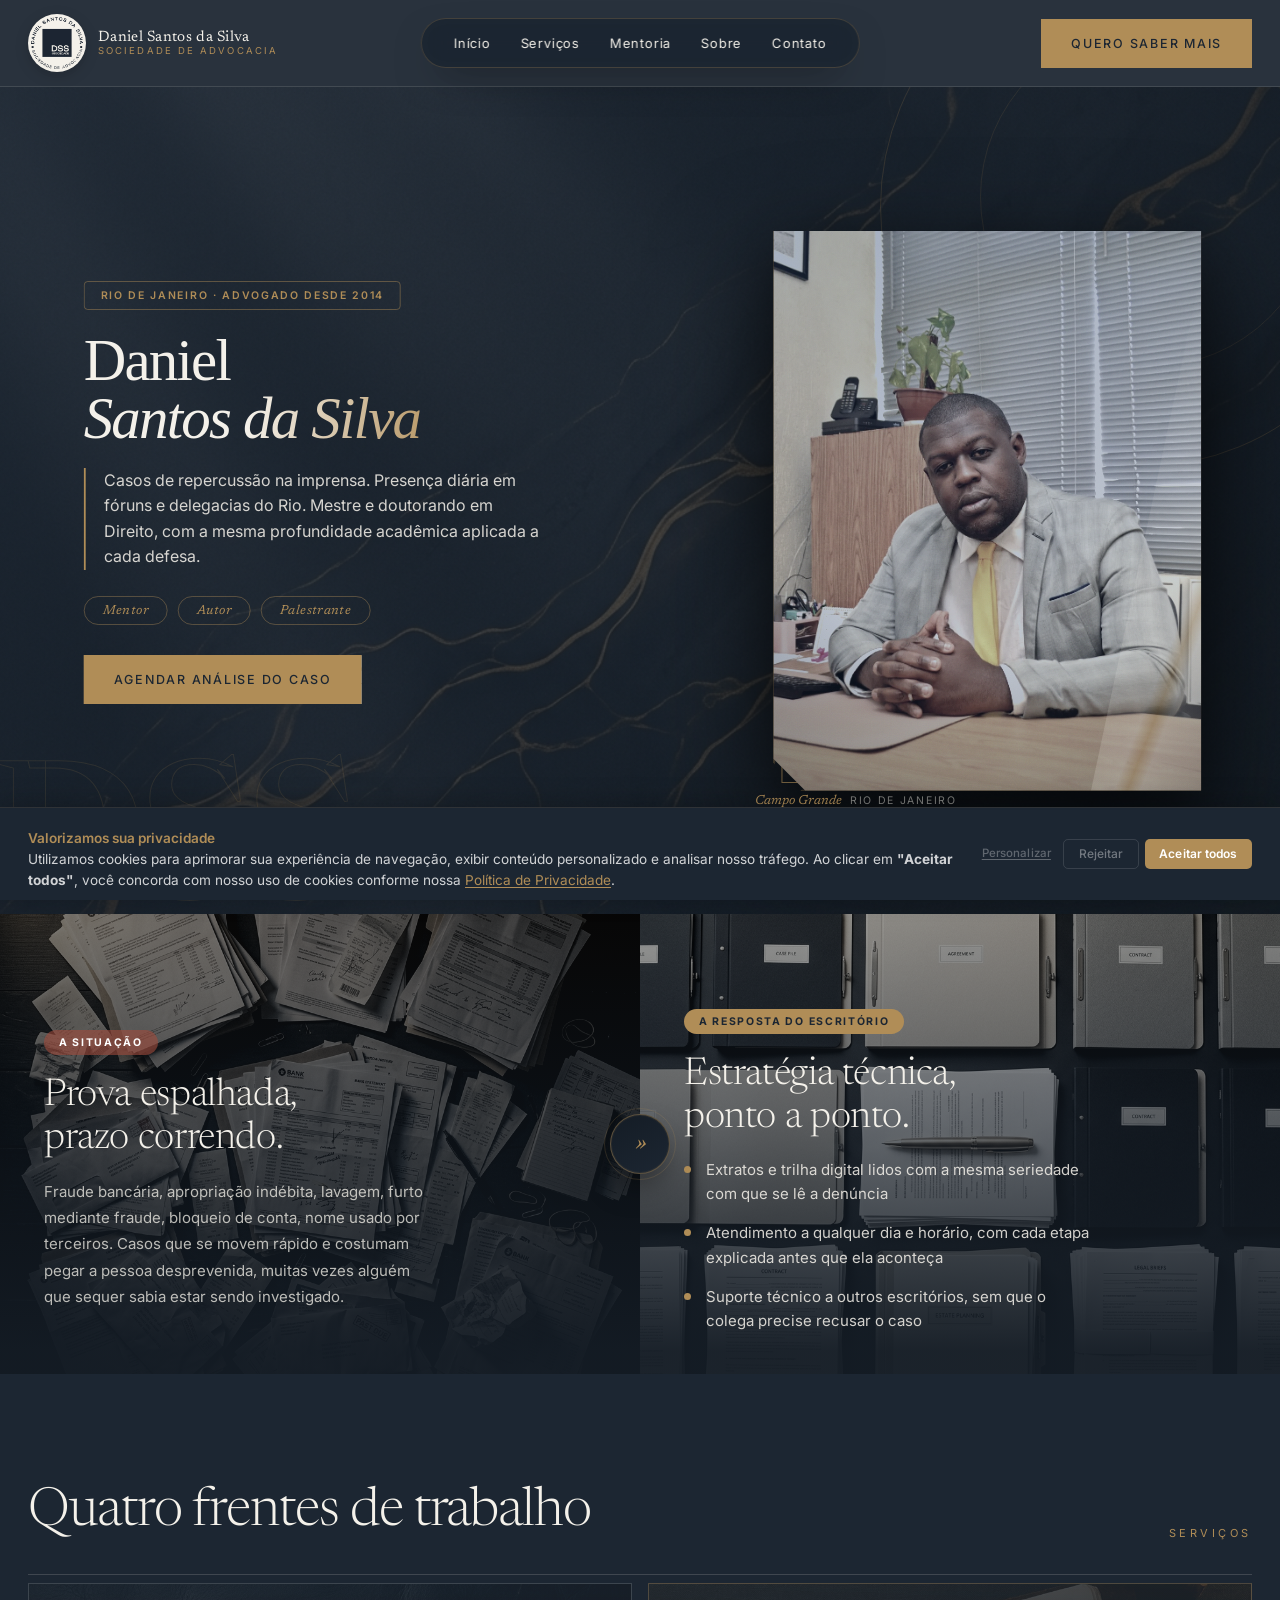
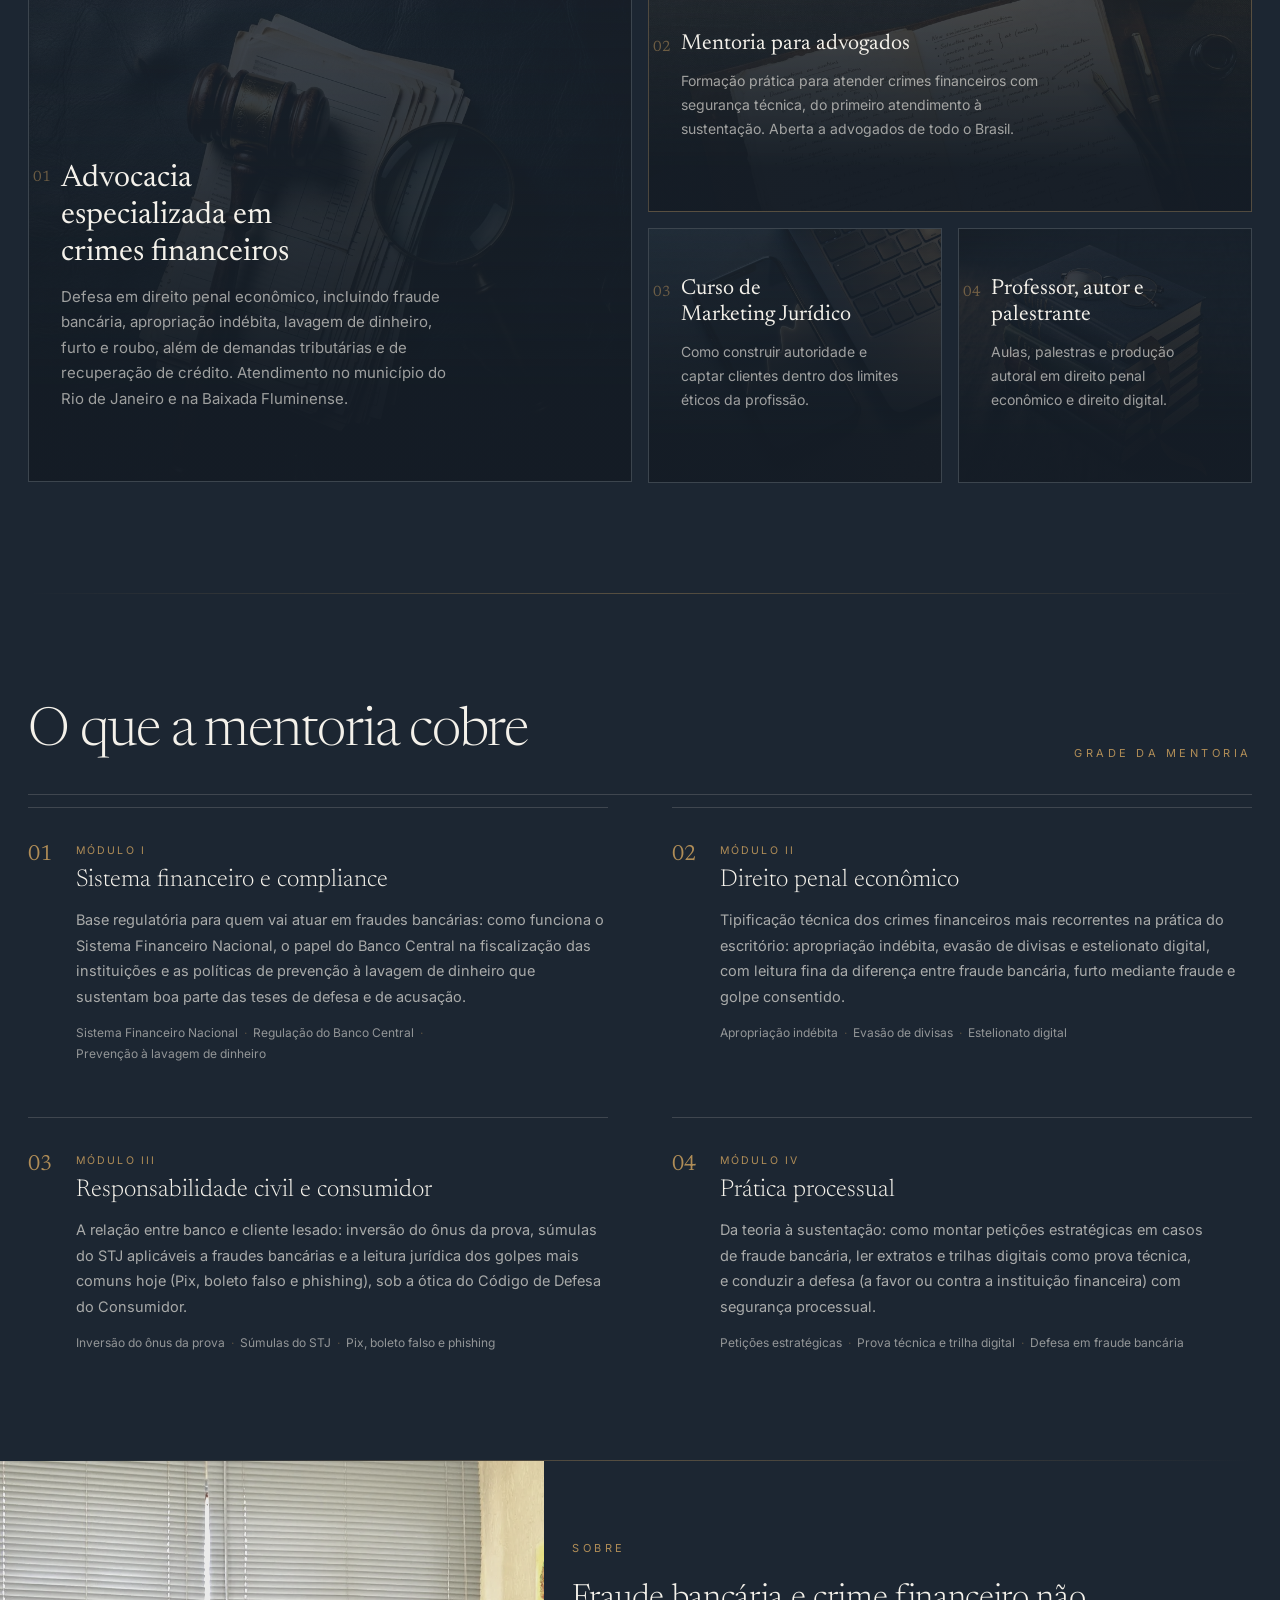
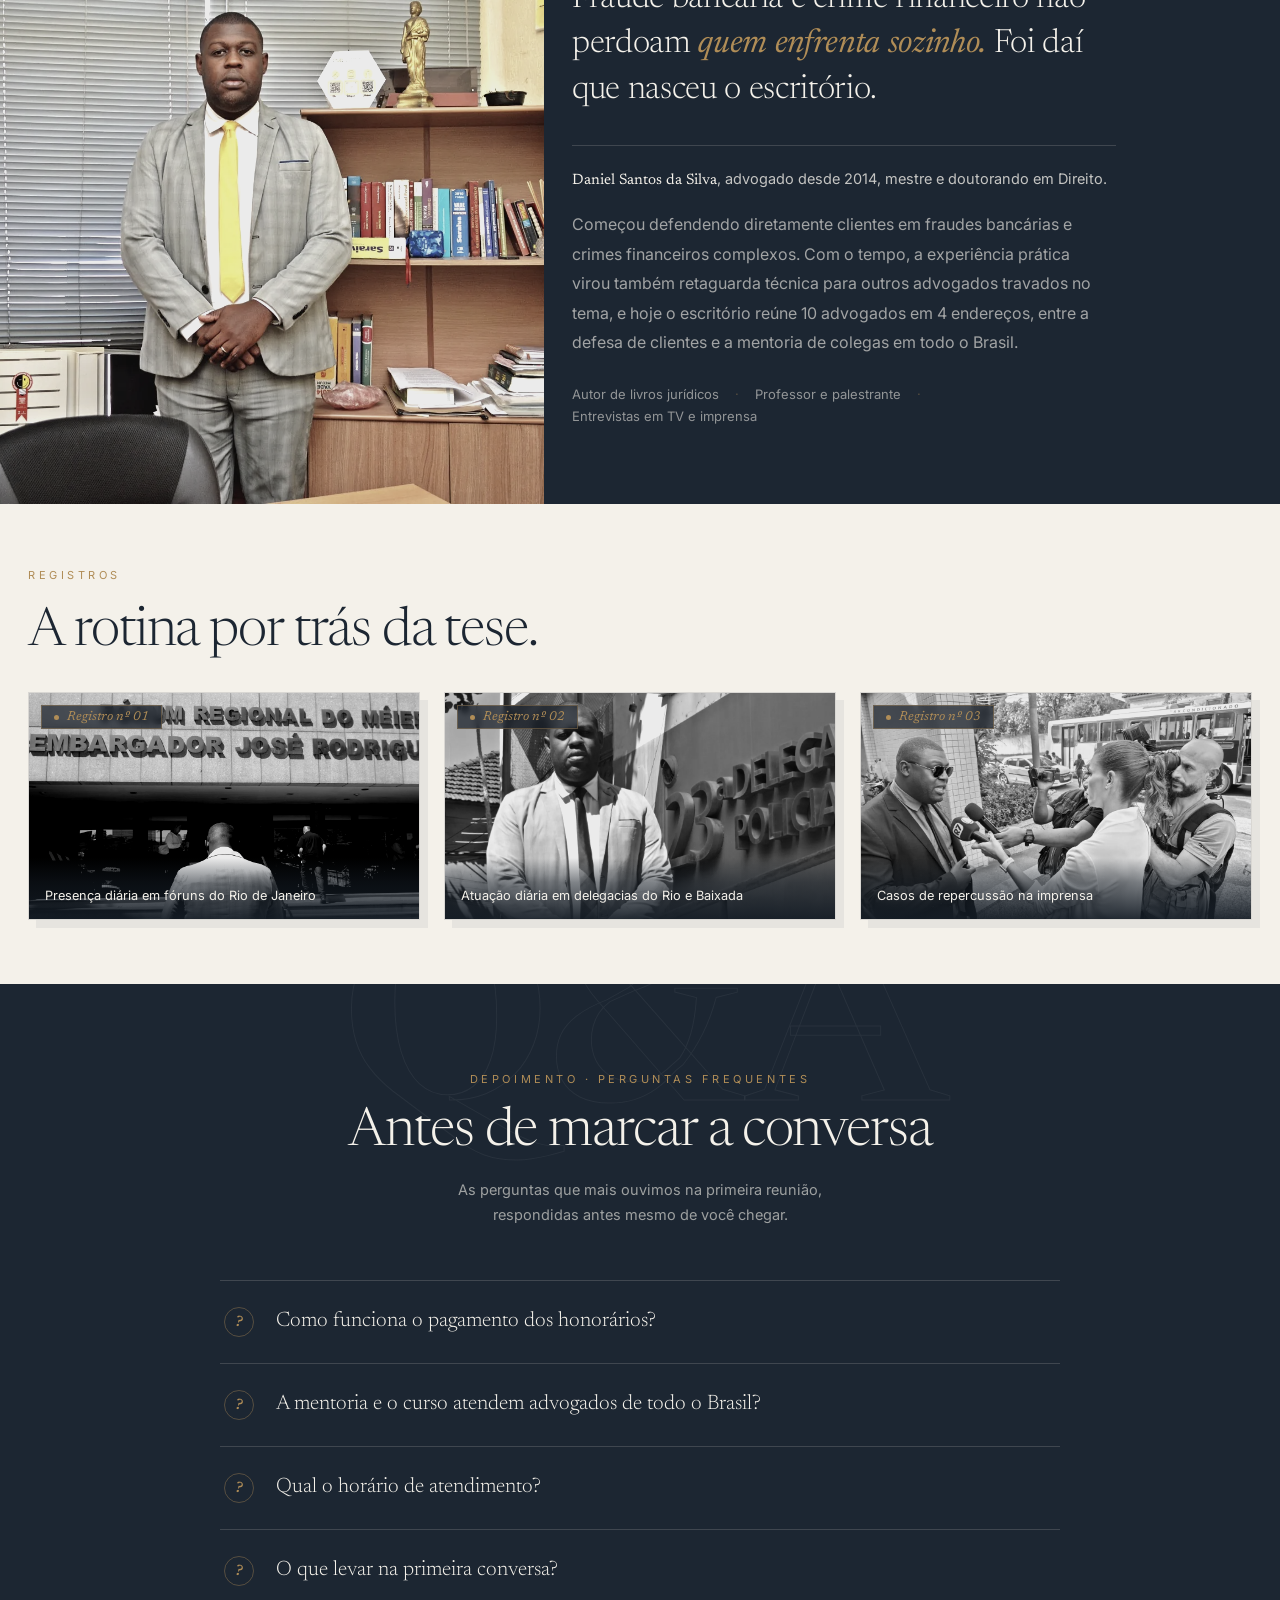
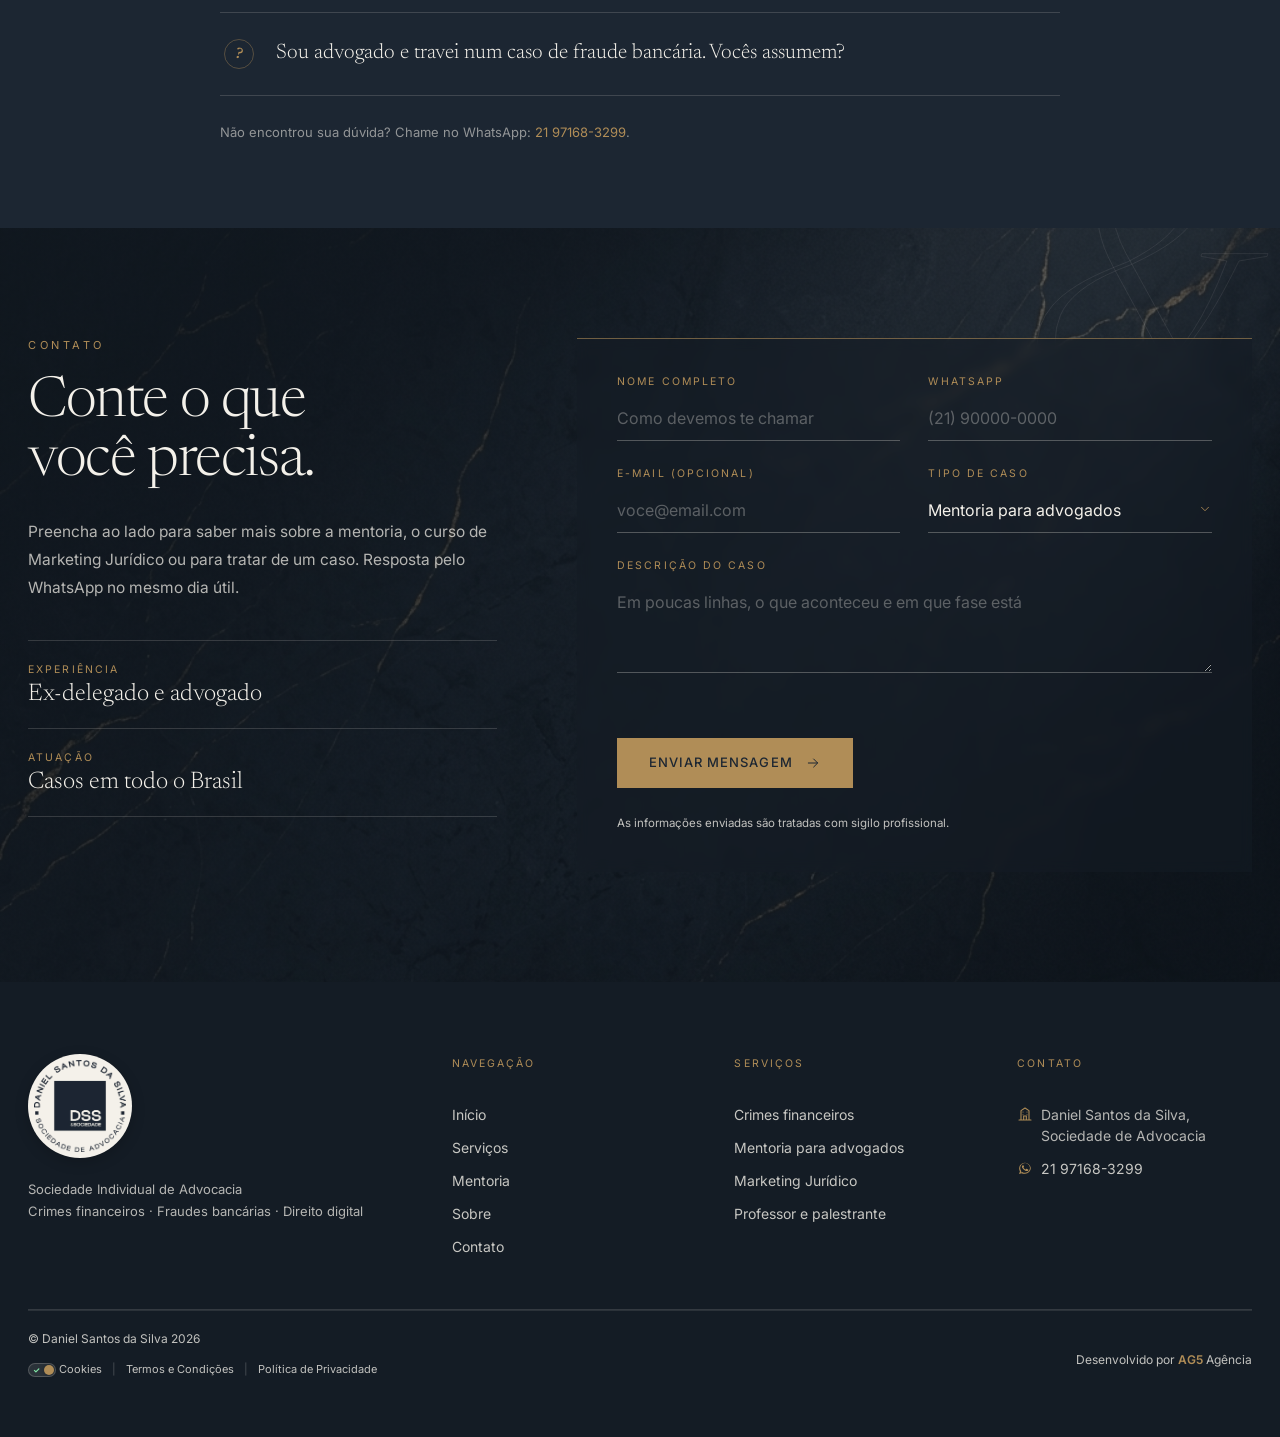
==== commit 55ae0bc0: "feat: update contact form to redirect submissions to WhatsApp with formatted case details" ====
--- a/index.html
+++ b/index.html
@@ -539,7 +539,7 @@
           <input type="email" name="email" placeholder="voce@email.com" id="f-mail">
         </div>
         <div class="ctt__field">
-          <label for="f-assunto">Sobre o que precisa falar</label>
+          <label for="f-assunto">Tipo de Caso</label>
           <div class="ctt__select-wrap">
             <select name="assunto" id="f-assunto">
               <option>Mentoria para advogados</option>
@@ -554,8 +554,8 @@
         </div>
       </div>
       <div class="ctt__field">
-        <label for="f-msg">Resumo do caso</label>
-        <textarea name="mensagem" rows="3" required placeholder="Em poucas linhas, o que aconteceu e em que fase está" id="f-msg"></textarea>
+        <label for="f-msg">Descrição do caso</label>
+        <textarea name="mensagem" rows="3" placeholder="Em poucas linhas, o que aconteceu e em que fase está" id="f-msg"></textarea>
       </div>
       <p class="form__status" id="form-status" role="status" aria-live="polite"></p>
       <button class="ctt__submit" type="submit">
